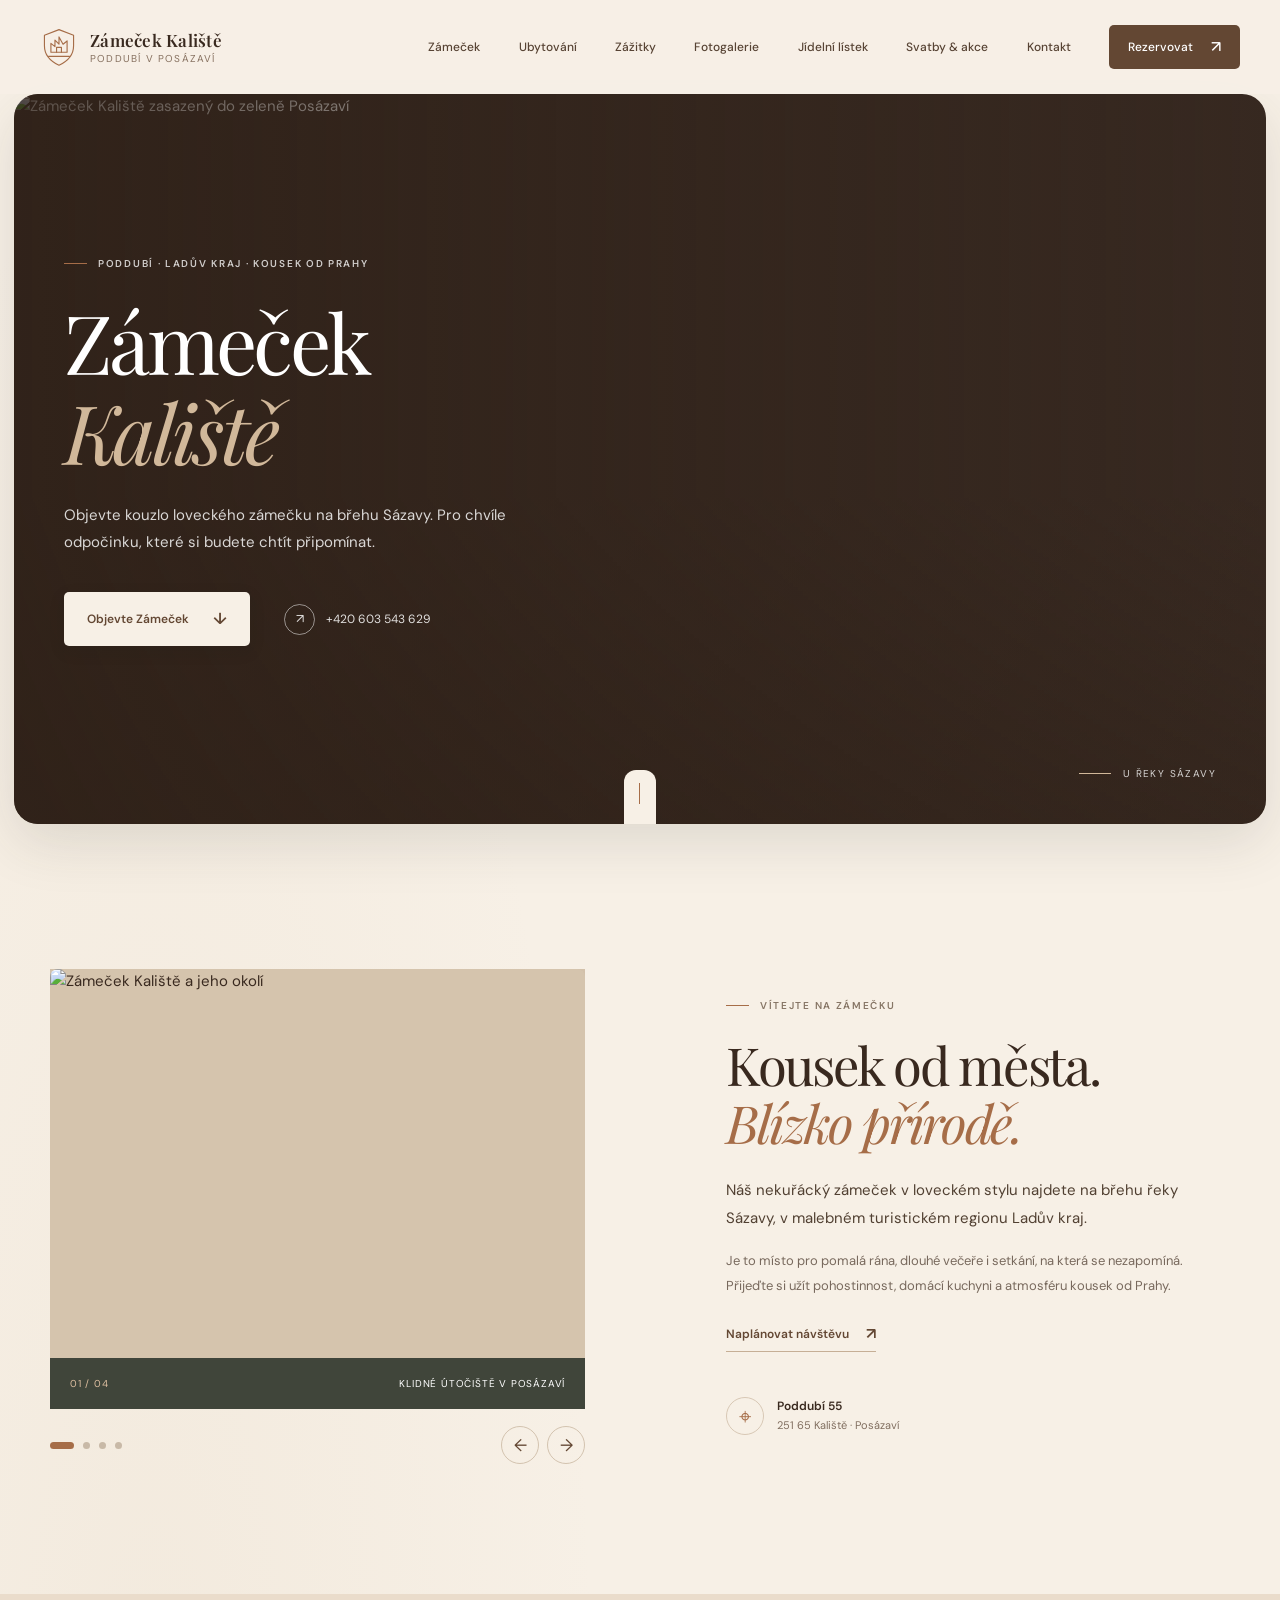
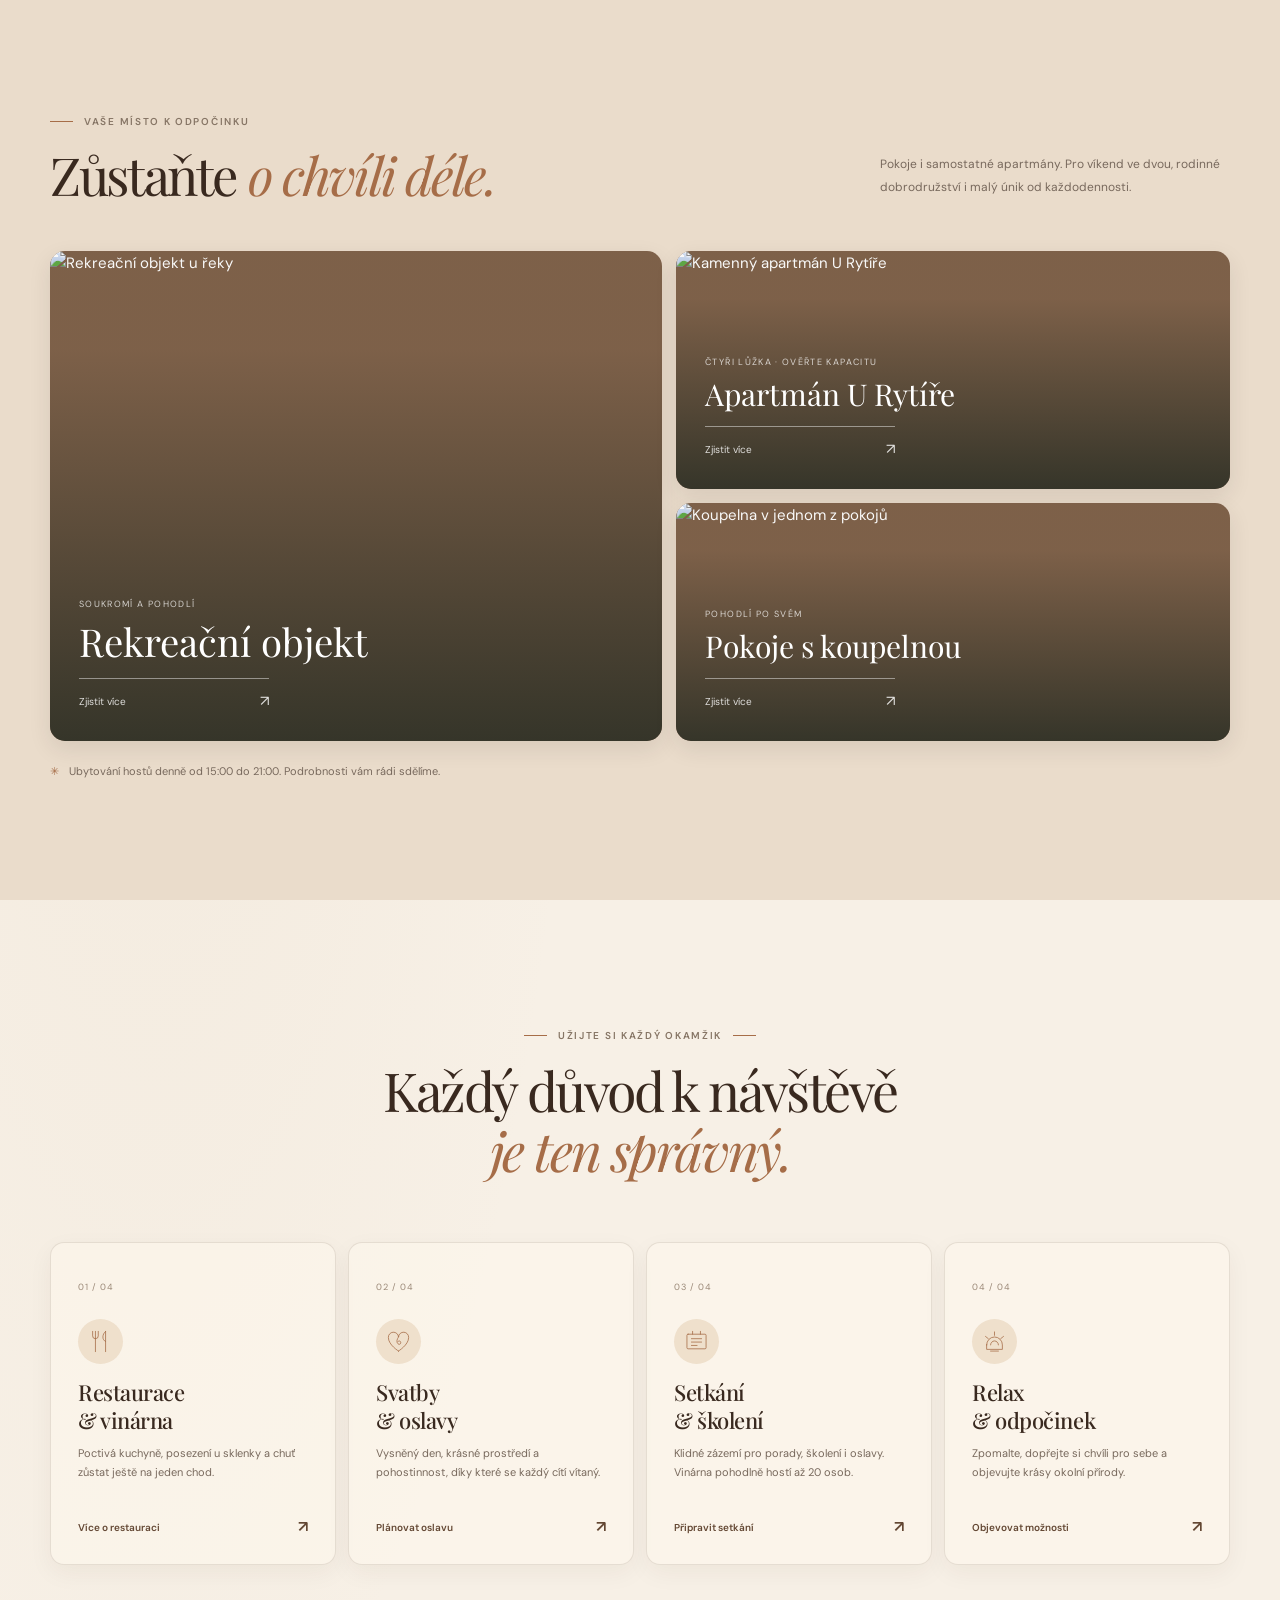
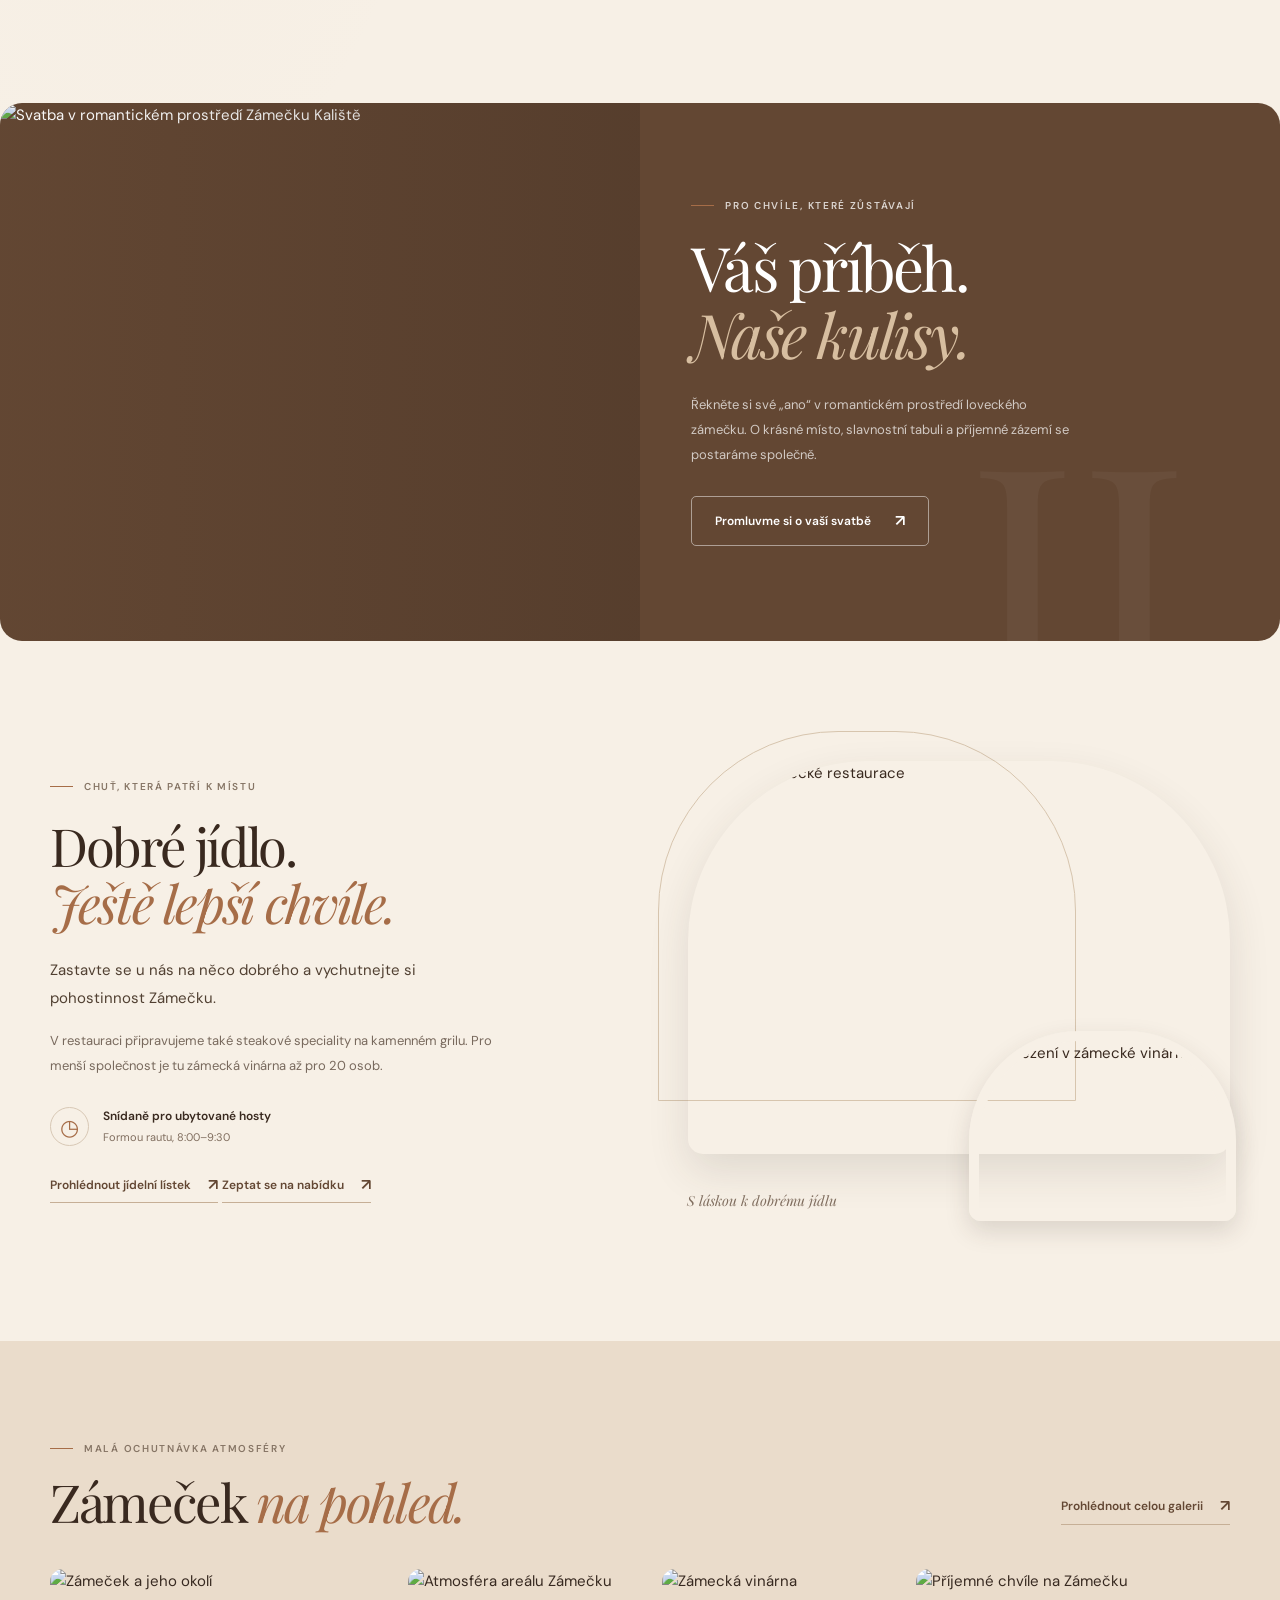
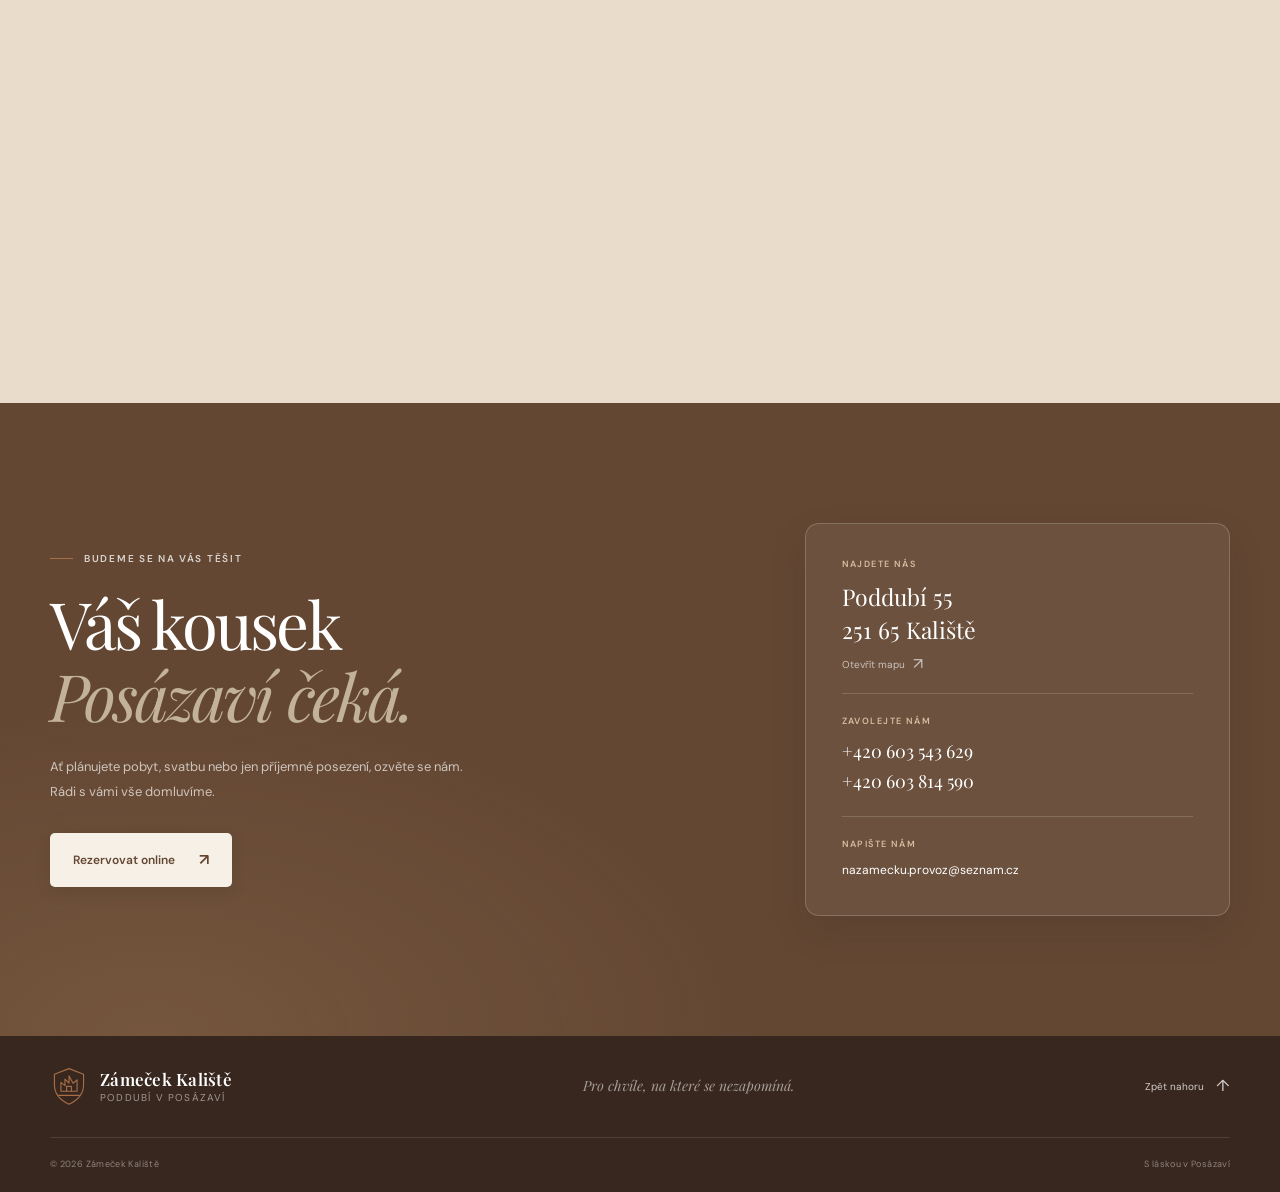
==== index.html @ d5923276 "first commit" ====
<!doctype html>
<html lang="cs">
  <head>
    <meta charset="UTF-8" />
    <meta name="viewport" content="width=device-width, initial-scale=1.0" />
    <meta
      name="description"
      content="Zámeček Kaliště v malebném Posázaví. Ubytování, zámecká restaurace, svatby a firemní i společenské akce kousek od Prahy."
    />
    <meta name="theme-color" content="#f7f0e6" />
    <title>Zámeček Kaliště — Odpočinek s příběhem v srdci Posázaví</title>
    <link rel="preconnect" href="https://061a38cc1e.clvaw-cdnwnd.com" />
    <link rel="preconnect" href="https://fonts.googleapis.com" />
    <link rel="preconnect" href="https://fonts.gstatic.com" crossorigin />
    <link
      href="https://fonts.googleapis.com/css2?family=DM+Sans:wght@400;500;600;700&family=Playfair+Display:wght@400;500;600;700&display=swap"
      rel="stylesheet"
    />
    <link rel="stylesheet" href="style.css" />
    <script src="script.js" defer></script>
  </head>
  <body>
    <a class="skip-link" href="#main">Přejít k obsahu</a>

    <header class="site-header" id="top">
      <div class="header-inner">
        <a class="brand" href="index.html#top" aria-label="Zámeček Kaliště — úvod">
          <span class="brand-mark" aria-hidden="true">
            <svg viewBox="0 0 42 48" fill="none">
              <path d="M21 2 39 9v13c0 11-7 19-18 24C10 41 3 33 3 22V9L21 2Z" />
              <path d="M11 30V19l5 4v-8l5 5v-9l5 9 5-4v14H11Z" />
              <path d="M18 30v-6h6v6M8 35h26" />
            </svg>
          </span>
          <span class="brand-copy">
            <span class="brand-name">Zámeček Kaliště</span>
            <span class="brand-place">Poddubí v Posázaví</span>
          </span>
        </a>

        <button class="menu-toggle" type="button" aria-expanded="false" aria-controls="primary-nav">
          <span class="menu-toggle-lines" aria-hidden="true"></span>
          <span class="sr-only">Otevřít navigaci</span>
        </button>

        <nav class="primary-nav" id="primary-nav" aria-label="Hlavní navigace">
          <a href="index.html#zamecek">Zámeček</a>
          <a href="accommodations.html">Ubytování</a>
          <a href="index.html#zazitky">Zážitky</a>
          <a href="photos.html">Fotogalerie</a>
          <a href="menu.html">Jídelní lístek</a>
          <a href="index.html#svatby">Svatby &amp; akce</a>
          <a href="index.html#kontakt">Kontakt</a>
          <a class="nav-cta" href="reservations.html">Rezervovat <span aria-hidden="true">↗</span></a>
        </nav>
      </div>
    </header>

    <main id="main">
      <section class="hero" aria-labelledby="hero-title">
        <img
          class="hero-image"
          src="https://061a38cc1e.clvaw-cdnwnd.com/6bcaeae67997544c7cf5f5587b1cbe32/200000000-4188a42862/exter_3.jpg"
          alt="Zámeček Kaliště zasazený do zeleně Posázaví"
          fetchpriority="high"
        />
        <div class="hero-shade"></div>
        <div class="hero-content page-width">
          <p class="eyebrow eyebrow-light"><span></span> Poddubí · Ladův kraj · kousek od Prahy</p>
          <h1 id="hero-title">Zámeček<br /> <em>Kaliště</em></h1>
          <p class="hero-intro">
            Objevte kouzlo loveckého zámečku na břehu Sázavy. Pro chvíle odpočinku,
            které si budete chtít připomínat.
          </p>
          <div class="hero-actions">
            <a class="button button-light" href="#zamecek">Objevte Zámeček <span aria-hidden="true">↓</span></a>
            <a class="hero-phone" href="tel:+420603543629"><span class="phone-icon" aria-hidden="true">↗</span> +420 603 543 629</a>
          </div>
        </div>
        <div class="hero-note"><span class="note-line"></span><span>U řeky Sázavy</span></div>
        <a class="scroll-cue" href="#zamecek" aria-label="Posunout na další sekci"><span></span></a>
      </section>

      <section class="welcome section-pad" id="zamecek">
        <div class="welcome-grid page-width">
          <div class="welcome-image-wrap">
            <div class="welcome-carousel" role="region" aria-roledescription="carousel" aria-label="Fotografie Zámečku Kaliště">
              <div class="welcome-slide" aria-live="polite">
                <img
                  class="welcome-image"
                  src="https://061a38cc1e.clvaw-cdnwnd.com/6bcaeae67997544c7cf5f5587b1cbe32/200000080-6a6cd6b686/Zámeček%20Kaliště11.jpg"
                  alt="Zámeček Kaliště a jeho okolí"
                  loading="lazy"
                />
                <div class="image-caption">
                  <span class="slide-count" aria-label="Snímek 1 ze 4">01 <span>/ 04</span></span>
                  <span class="slide-caption">Klidné útočiště v Posázaví</span>
                </div>
              </div>
              <div class="carousel-controls">
                <div class="carousel-dots" role="group" aria-label="Vybrat fotografii">
                  <button class="carousel-dot is-active" type="button" aria-label="Fotografie 1" aria-current="true"></button>
                  <button class="carousel-dot" type="button" aria-label="Fotografie 2"></button>
                  <button class="carousel-dot" type="button" aria-label="Fotografie 3"></button>
                  <button class="carousel-dot" type="button" aria-label="Fotografie 4"></button>
                </div>
                <div class="carousel-arrows">
                  <button class="carousel-arrow" type="button" data-carousel-direction="-1" aria-label="Předchozí fotografie"><span aria-hidden="true">←</span></button>
                  <button class="carousel-arrow" type="button" data-carousel-direction="1" aria-label="Další fotografie"><span aria-hidden="true">→</span></button>
                </div>
              </div>
            </div>
          </div>
          <div class="welcome-copy">
            <p class="eyebrow"><span></span> Vítejte na Zámečku</p>
            <h2 class="section-title">Kousek od města.<br /><em>Blízko přírodě.</em></h2>
            <p class="lead">
              Náš nekuřácký zámeček v loveckém stylu najdete na břehu řeky Sázavy,
              v malebném turistickém regionu Ladův kraj.
            </p>
            <p>
              Je to místo pro pomalá rána, dlouhé večeře i setkání, na která se
              nezapomíná. Přijeďte si užít pohostinnost, domácí kuchyni a atmosféru
              kousek od Prahy.
            </p>
            <a class="text-link" href="#kontakt">Naplánovat návštěvu <span aria-hidden="true">↗</span></a>
            <div class="welcome-details">
              <span class="detail-icon" aria-hidden="true">⌖</span>
              <span><strong>Poddubí 55</strong><br />251 65 Kaliště · Posázaví</span>
            </div>
          </div>
        </div>
      </section>

      <section class="stay section-pad" id="ubytovani">
        <div class="page-width">
          <div class="section-heading">
            <div>
              <p class="eyebrow"><span></span> Vaše místo k odpočinku</p>
              <h2 class="section-title">Zůstaňte <em>o chvíli déle.</em></h2>
            </div>
            <p class="section-aside">Pokoje i samostatné apartmány. Pro víkend ve dvou, rodinné dobrodružství i malý únik od každodennosti.</p>
          </div>
          <div class="stay-grid">
            <a class="stay-card stay-card-large" href="apartments.html?unit=rekreacni-objekt-u-reky">
              <img
                src="https://061a38cc1e.clvaw-cdnwnd.com/6bcaeae67997544c7cf5f5587b1cbe32/200012419-34fda34fdc/IMG_9747.jpg"
                alt="Rekreační objekt u řeky"
                loading="lazy"
              />
              <span class="stay-overlay"></span>
              <span class="stay-card-content"><span class="card-kicker">Soukromí a pohodlí</span><strong>Rekreační objekt</strong><span class="card-arrow">Zjistit více <b aria-hidden="true">↗</b></span></span>
            </a>
            <a class="stay-card stay-card-top" href="apartments.html?unit=kamenny-apartman-u-rytire">
              <img
                src="https://061a38cc1e.clvaw-cdnwnd.com/6bcaeae67997544c7cf5f5587b1cbe32/200012455-8e6ac8e6ae/IMG_1518.jpg"
                alt="Kamenný apartmán U Rytíře"
                loading="lazy"
              />
              <span class="stay-overlay"></span>
              <span class="stay-card-content"><span class="card-kicker">Čtyři lůžka · ověřte kapacitu</span><strong>Apartmán U Rytíře</strong><span class="card-arrow">Zjistit více <b aria-hidden="true">↗</b></span></span>
            </a>
            <a class="stay-card stay-card-bottom" href="accommodations.html">
              <img
                src="https://061a38cc1e.clvaw-cdnwnd.com/6bcaeae67997544c7cf5f5587b1cbe32/system_preview_200000014-37129380a5/koupelna_pokoj_2a.jpg"
                alt="Koupelna v jednom z pokojů"
                loading="lazy"
              />
              <span class="stay-overlay"></span>
              <span class="stay-card-content"><span class="card-kicker">Pohodlí po svém</span><strong>Pokoje s koupelnou</strong><span class="card-arrow">Zjistit více <b aria-hidden="true">↗</b></span></span>
            </a>
          </div>
          <p class="stay-footnote"><span aria-hidden="true">✳</span> Ubytování hostů denně od 15:00 do 21:00. Podrobnosti vám rádi sdělíme.</p>
        </div>
      </section>

      <section class="experiences section-pad" id="zazitky">
        <div class="page-width">
          <div class="center-heading">
            <p class="eyebrow"><span></span> Užijte si každý okamžik <span></span></p>
            <h2 class="section-title">Každý důvod k návštěvě<br /><em>je ten správný.</em></h2>
          </div>
          <div class="experience-grid">
            <article class="experience-card" id="restaurace">
              <span class="experience-number">01 / 04</span>
              <span class="experience-icon" aria-hidden="true">
                <svg viewBox="0 0 48 48" fill="none"><path d="M15 6v13M10 6v8a5 5 0 0 0 10 0V6M15 19v23M33 6v36M33 6c-6 5-7 15 0 18" /></svg>
              </span>
              <h3>Restaurace<br />&amp; vinárna</h3>
              <p>Poctivá kuchyně, posezení u sklenky a chuť zůstat ještě na jeden chod.</p>
              <a href="mailto:nazamecku.provoz@seznam.cz?subject=Restaurace%20na%20Z%C3%A1me%C4%8Dku" aria-label="Informace o restauraci a vinárně">Více o restauraci <span aria-hidden="true">↗</span></a>
            </article>
            <article class="experience-card" id="svatby">
              <span class="experience-number">02 / 04</span>
              <span class="experience-icon" aria-hidden="true">
                <svg viewBox="0 0 48 48" fill="none"><path d="M24 41S6 30 6 17a9 9 0 0 1 18-1 9 9 0 0 1 18 1c0 13-18 24-18 24Z" /><path d="M24 16c-3 4-4 9-1 12 2 2 5 1 5-2s-3-4-5-2" /></svg>
              </span>
              <h3>Svatby<br />&amp; oslavy</h3>
              <p>Vysněný den, krásné prostředí a pohostinnost, díky které se každý cítí vítaný.</p>
              <a href="mailto:nazamecku.provoz@seznam.cz?subject=Svatba%20na%20Z%C3%A1me%C4%8Dku" aria-label="Informace o svatbách a oslavách">Plánovat oslavu <span aria-hidden="true">↗</span></a>
            </article>
            <article class="experience-card" id="akce">
              <span class="experience-number">03 / 04</span>
              <span class="experience-icon" aria-hidden="true">
                <svg viewBox="0 0 48 48" fill="none"><rect x="7" y="11" width="34" height="26" rx="2" /><path d="M15 19h18M15 25h18M15 31h10M17 6v5M31 6v5" /></svg>
              </span>
              <h3>Setkání<br />&amp; školení</h3>
              <p>Klidné zázemí pro porady, školení i oslavy. Vinárna pohodlně hostí až 20 osob.</p>
              <a href="mailto:nazamecku.provoz@seznam.cz?subject=Firemn%C3%AD%20akce%20na%20Z%C3%A1me%C4%8Dku" aria-label="Informace o firemních akcích a školeních">Připravit setkání <span aria-hidden="true">↗</span></a>
            </article>
            <article class="experience-card">
              <span class="experience-number">04 / 04</span>
              <span class="experience-icon" aria-hidden="true">
                <svg viewBox="0 0 48 48" fill="none"><path d="M10 30a14 14 0 0 1 28 0v8H10v-8Z" /><path d="M17 30a7 7 0 0 1 14 0M24 7v6M8 15l5 4M40 15l-5 4M17 41h14" /></svg>
              </span>
              <h3>Relax<br />&amp; odpočinek</h3>
              <p>Zpomalte, dopřejte si chvíli pro sebe a objevujte krásy okolní přírody.</p>
              <a href="mailto:nazamecku.provoz@seznam.cz?subject=Relaxacni%20pobyt" aria-label="Informace o relaxačních pobytech">Objevovat možnosti <span aria-hidden="true">↗</span></a>
            </article>
          </div>
        </div>
      </section>

      <section class="wedding section-pad">
        <div class="wedding-image">
          <img
            src="https://061a38cc1e.clvaw-cdnwnd.com/6bcaeae67997544c7cf5f5587b1cbe32/200000360-525b9544f0/svatby%20z%C3%A1me%C4%8Dek%20kali%C5%A1t%C4%9B.jpg"
            alt="Svatba v romantickém prostředí Zámečku Kaliště"
            loading="lazy"
          />
        </div>
        <div class="wedding-copy">
          <p class="eyebrow eyebrow-light"><span></span> Pro chvíle, které zůstávají</p>
          <h2 class="section-title">Váš příběh.<br /><em>Naše kulisy.</em></h2>
          <p>Řekněte si své „ano“ v romantickém prostředí loveckého zámečku. O krásné místo, slavnostní tabuli a příjemné zázemí se postaráme společně.</p>
          <a class="button button-outline-light" href="mailto:nazamecku.provoz@seznam.cz?subject=Svatba%20na%20Z%C3%A1me%C4%8Dku">Promluvme si o vaší svatbě <span aria-hidden="true">↗</span></a>
        </div>
        <span class="wedding-number" aria-hidden="true">II</span>
      </section>

      <section class="dining section-pad">
        <div class="dining-grid page-width">
          <div class="dining-copy">
            <p class="eyebrow"><span></span> Chuť, která patří k místu</p>
            <h2 class="section-title">Dobré jídlo.<br /><em>Ještě lepší chvíle.</em></h2>
            <p class="lead">Zastavte se u nás na něco dobrého a vychutnejte si pohostinnost Zámečku.</p>
            <p>V restauraci připravujeme také steakové speciality na kamenném grilu. Pro menší společnost je tu zámecká vinárna až pro 20 osob.</p>
            <div class="dining-time"><span class="time-icon" aria-hidden="true">◷</span><span><strong>Snídaně pro ubytované hosty</strong><br />Formou rautu, 8:00–9:30</span></div>
            <a class="text-link" href="menu.html">Prohlédnout jídelní lístek <span aria-hidden="true">↗</span></a>
            <a class="text-link" href="mailto:nazamecku.provoz@seznam.cz?subject=Dotaz%20na%20restauraci">Zeptat se na nabídku <span aria-hidden="true">↗</span></a>
          </div>
          <div class="dining-photos">
            <img class="dining-main-photo" src="https://061a38cc1e.clvaw-cdnwnd.com/6bcaeae67997544c7cf5f5587b1cbe32/200000003-1a87f1b861/restaurace%20z%C3%A1me%C4%8Dek.jpg" alt="Interiér zámecké restaurace" loading="lazy" />
            <img class="dining-small-photo" src="https://061a38cc1e.clvaw-cdnwnd.com/6bcaeae67997544c7cf5f5587b1cbe32/200000357-bd7fbbe7a0/vinarna_4.jpg" alt="Posezení v zámecké vinárně" loading="lazy" />
            <span class="dining-photo-note">S láskou k dobrému jídlu</span>
          </div>
        </div>
      </section>

      <section class="gallery section-pad" aria-labelledby="gallery-title">
        <div class="page-width">
          <div class="section-heading gallery-heading">
            <div>
              <p class="eyebrow"><span></span> Malá ochutnávka atmosféry</p>
              <h2 class="section-title" id="gallery-title">Zámeček <em>na pohled.</em></h2>
            </div>
            <a class="text-link" href="photos.html">Prohlédnout celou galerii <span aria-hidden="true">↗</span></a>
          </div>
          <div class="gallery-grid">
            <img src="https://061a38cc1e.clvaw-cdnwnd.com/6bcaeae67997544c7cf5f5587b1cbe32/200012469-0115201154/IMG_1896.jpg" alt="Zámeček a jeho okolí" loading="lazy" />
            <img src="https://061a38cc1e.clvaw-cdnwnd.com/6bcaeae67997544c7cf5f5587b1cbe32/200012419-34fda34fdc/IMG_9747.jpg" alt="Atmosféra areálu Zámečku" loading="lazy" />
            <img src="https://061a38cc1e.clvaw-cdnwnd.com/6bcaeae67997544c7cf5f5587b1cbe32/200012625-2a4022a404/vinarna2.jpg" alt="Zámecká vinárna" loading="lazy" />
            <img src="https://061a38cc1e.clvaw-cdnwnd.com/6bcaeae67997544c7cf5f5587b1cbe32/200012478-c2936c2938/IMG_4668.jpg" alt="Příjemné chvíle na Zámečku" loading="lazy" />
          </div>
        </div>
      </section>

      <section class="contact section-pad" id="kontakt">
        <div class="contact-grid page-width">
          <div class="contact-copy">
            <p class="eyebrow eyebrow-light"><span></span> Budeme se na vás těšit</p>
            <h2 class="section-title">Váš kousek<br /><em>Posázaví čeká.</em></h2>
            <p>Ať plánujete pobyt, svatbu nebo jen příjemné posezení, ozvěte se nám. Rádi s vámi vše domluvíme.</p>
            <a class="button button-light" href="reservations.html">Rezervovat online <span aria-hidden="true">↗</span></a>
          </div>
          <div class="contact-card">
            <span class="contact-card-label">Najdete nás</span>
            <address>Poddubí 55<br />251 65 Kaliště</address>
            <a class="contact-map" href="https://maps.google.com/?q=Poddub%C3%AD+55%2C+251+65+Kali%C5%A1t%C4%9B" target="_blank" rel="noreferrer">Otevřít mapu <span aria-hidden="true">↗</span></a>
            <span class="contact-rule"></span>
            <span class="contact-card-label">Zavolejte nám</span>
            <a class="contact-phone" href="tel:+420603543629">+420 603 543 629</a>
            <a class="contact-phone" href="tel:+420603814590">+420 603 814 590</a>
            <span class="contact-rule"></span>
            <span class="contact-card-label">Napište nám</span>
            <a class="contact-email" href="mailto:nazamecku.provoz@seznam.cz">nazamecku.provoz@seznam.cz</a>
          </div>
        </div>
      </section>
    </main>

    <footer class="site-footer">
      <div class="footer-inner page-width">
        <a class="brand footer-brand" href="index.html#top" aria-label="Zámeček Kaliště — zpět nahoru">
          <span class="brand-mark" aria-hidden="true">
            <svg viewBox="0 0 42 48" fill="none"><path d="M21 2 39 9v13c0 11-7 19-18 24C10 41 3 33 3 22V9L21 2Z" /><path d="M11 30V19l5 4v-8l5 5v-9l5 9 5-4v14H11Z" /><path d="M18 30v-6h6v6M8 35h26" /></svg>
          </span>
          <span class="brand-copy"><span class="brand-name">Zámeček Kaliště</span><span class="brand-place">Poddubí v Posázaví</span></span>
        </a>
        <p>Pro chvíle, na které se nezapomíná.</p>
        <a class="back-top" href="#top">Zpět nahoru <span aria-hidden="true">↑</span></a>
      </div>
      <div class="footer-bottom page-width"><span>© <span data-current-year></span> Zámeček Kaliště</span><span>S láskou v Posázaví</span></div>
    </footer>
  </body>
</html>
---- style.css ----
:root {
  color-scheme: light;
  --paper: #f7f0e6;
  --paper-deep: #eadccb;
  --ink: #39291f;
  --muted: #86705f;
  --forest: #634733;
  --forest-deep: #38271e;
  --sage: #d1b89a;
  --clay: #a66d48;
  --line: rgba(74, 49, 32, 0.16);
  --serif: "Playfair Display", Georgia, serif;
  --sans: "DM Sans", Arial, sans-serif;
  --page-width: 1180px;
}

* {
  box-sizing: border-box;
}

html {
  scroll-behavior: smooth;
  scroll-padding-top: 92px;
}

body {
  margin: 0;
  background: var(--paper);
  color: var(--ink);
  font-family: var(--sans);
  font-size: 15px;
  line-height: 1.7;
  -webkit-font-smoothing: antialiased;
}

body,
button,
a {
  font-family: var(--sans);
}

img {
  display: block;
  max-width: 100%;
}

a {
  color: inherit;
  text-decoration: none;
}

button {
  color: inherit;
}

::selection {
  background: #ddc5a9;
  color: var(--forest-deep);
}

.page-width {
  width: min(var(--page-width), calc(100% - 100px));
  margin-inline: auto;
}

.section-pad {
  padding-block: 120px;
}

.skip-link,
.sr-only {
  position: absolute;
  width: 1px;
  height: 1px;
  padding: 0;
  overflow: hidden;
  clip: rect(0, 0, 0, 0);
  white-space: nowrap;
  clip-path: inset(50%);
}

.skip-link:focus {
  z-index: 20;
  top: 12px;
  left: 12px;
  width: auto;
  height: auto;
  padding: 10px 16px;
  background: white;
  clip: auto;
  clip-path: none;
}

.site-header {
  position: relative;
  z-index: 10;
  background: var(--paper);
}

.header-inner {
  width: min(1380px, calc(100% - 80px));
  height: 94px;
  margin-inline: auto;
  display: flex;
  align-items: center;
  justify-content: space-between;
  gap: 40px;
}

.brand {
  display: inline-flex;
  align-items: center;
  gap: 12px;
  flex-shrink: 0;
}

.brand-mark {
  display: grid;
  width: 38px;
  color: var(--clay);
  place-items: center;
}

.brand-mark svg {
  width: 34px;
  stroke: currentColor;
  stroke-width: 1.4;
  stroke-linecap: round;
  stroke-linejoin: round;
}

.brand-copy {
  display: grid;
  line-height: 1.35;
}

.brand-name {
  font-family: var(--serif);
  font-size: 17px;
  font-weight: 600;
  letter-spacing: 0.015em;
}

.brand-place {
  color: var(--muted);
  font-size: 10px;
  letter-spacing: 0.12em;
  text-transform: uppercase;
}

.primary-nav {
  display: flex;
  align-items: center;
  gap: clamp(20px, 3vw, 42px);
  color: #574334;
  font-size: 12px;
  font-weight: 500;
}

.primary-nav > a:not(.nav-cta) {
  position: relative;
  padding-block: 10px;
  transition: color 180ms ease;
}

.primary-nav > a:not(.nav-cta)::after {
  position: absolute;
  right: 0;
  bottom: 3px;
  left: 0;
  height: 1px;
  background: var(--clay);
  content: "";
  transform: scaleX(0);
  transform-origin: right;
  transition: transform 220ms ease;
}

.primary-nav > a:not(.nav-cta):hover {
  color: var(--clay);
}

.primary-nav > a:not(.nav-cta):hover::after {
  transform: scaleX(1);
  transform-origin: left;
}

.nav-cta {
  display: inline-flex;
  min-height: 44px;
  align-items: center;
  gap: 18px;
  padding: 0 19px;
  background: var(--forest);
  color: white;
  transition: background 180ms ease;
}

.nav-cta:hover {
  background: var(--clay);
}

.nav-cta span,
.text-link span,
.button span,
.contact-map span,
.experience-card a span,
.back-top span {
  font-size: 16px;
  line-height: 1;
}

.menu-toggle {
  display: none;
}

.hero {
  position: relative;
  min-height: min(730px, calc(100svh - 94px));
  min-height: max(620px, min(730px, calc(100svh - 94px)));
  overflow: hidden;
  background: #382a22;
  color: white;
}

.hero-image,
.hero-shade {
  position: absolute;
  inset: 0;
  width: 100%;
  height: 100%;
}

.hero-image {
  object-fit: cover;
  object-position: center 53%;
  animation: hero-appear 900ms ease-out both;
}

.hero-shade {
  background:
    linear-gradient(90deg, rgba(47, 33, 24, 0.8) 0%, rgba(47, 33, 24, 0.54) 42%, rgba(47, 33, 24, 0.1) 100%),
    linear-gradient(0deg, rgba(47, 33, 24, 0.25), transparent 35%);
}

.hero-content {
  position: relative;
  z-index: 1;
  display: flex;
  min-height: inherit;
  flex-direction: column;
  align-items: flex-start;
  justify-content: center;
  padding-top: 4px;
  padding-bottom: 20px;
}

.eyebrow {
  display: flex;
  align-items: center;
  gap: 11px;
  margin: 0 0 25px;
  color: #867565;
  font-size: 10px;
  font-weight: 600;
  letter-spacing: 0.17em;
  line-height: 1.5;
  text-transform: uppercase;
}

.eyebrow > span {
  width: 23px;
  height: 1px;
  background: var(--clay);
}

.eyebrow-light {
  color: rgba(255, 255, 255, 0.77);
}

.hero h1,
.section-title {
  margin: 0;
  font-family: var(--serif);
  font-size: clamp(46px, 6.4vw, 82px);
  font-weight: 400;
  letter-spacing: -0.045em;
  line-height: 1.1;
}

.hero h1 em,
.section-title em {
  color: var(--sage);
  font-weight: 400;
}

.hero-intro {
  max-width: 460px;
  margin: 26px 0 0;
  color: rgba(255, 255, 255, 0.82);
  font-size: 15px;
  line-height: 1.8;
}

.hero-actions {
  display: flex;
  align-items: center;
  gap: 34px;
  margin-top: 36px;
}

.button {
  display: inline-flex;
  min-height: 54px;
  align-items: center;
  justify-content: center;
  gap: 24px;
  padding: 0 23px;
  font-size: 12px;
  font-weight: 600;
  transition: background 180ms ease, color 180ms ease, border-color 180ms ease;
}

.button-light {
  background: var(--paper);
  color: var(--forest);
}

.button-light:hover {
  background: var(--sage);
}

.hero-phone {
  display: inline-flex;
  align-items: center;
  gap: 11px;
  color: rgba(255, 255, 255, 0.85);
  font-size: 12px;
}

.phone-icon {
  display: grid;
  width: 31px;
  height: 31px;
  border: 1px solid rgba(255, 255, 255, 0.5);
  border-radius: 50%;
  font-size: 13px;
  place-items: center;
}

.hero-note {
  position: absolute;
  z-index: 1;
  right: max(50px, calc((100% - var(--page-width)) / 2));
  bottom: 48px;
  display: flex;
  align-items: center;
  gap: 12px;
  color: rgba(255, 255, 255, 0.8);
  font-size: 10px;
  letter-spacing: 0.14em;
  text-transform: uppercase;
}

.note-line {
  width: 32px;
  height: 1px;
  background: var(--sage);
}

.scroll-cue {
  position: absolute;
  bottom: -1px;
  left: 50%;
  width: 32px;
  height: 55px;
  background: var(--paper);
  transform: translateX(-50%);
}

.scroll-cue span {
  position: absolute;
  top: 13px;
  left: 15px;
  width: 1px;
  height: 21px;
  background: var(--clay);
}

.welcome {
  padding-block: 145px 130px;
}

.welcome-grid {
  display: grid;
  grid-template-columns: 1.03fr 0.97fr;
  align-items: center;
  gap: clamp(70px, 11vw, 145px);
}

.welcome-image-wrap {
  position: relative;
  padding: 0 26px 32px 0;
}

.welcome-image-wrap::after {
  position: absolute;
  z-index: -1;
  right: 0;
  bottom: 0;
  width: 72%;
  height: 77%;
  border: 1px solid #d2bda4;
  content: "";
}

.welcome-image {
  width: 100%;
  height: 460px;
  object-fit: cover;
  object-position: center;
}

.image-caption {
  position: absolute;
  right: 26px;
  bottom: 32px;
  left: 0;
  display: flex;
  align-items: center;
  justify-content: space-between;
  padding: 17px 20px;
  background: rgba(56, 39, 30, 0.87);
  color: white;
  font-size: 10px;
  letter-spacing: 0.08em;
  text-transform: uppercase;
}

.image-caption span:first-child {
  color: #ddbea0;
}

.image-stamp {
  position: absolute;
  top: 28px;
  right: -28px;
  display: grid;
  width: 93px;
  height: 93px;
  border-radius: 50%;
  background: var(--clay);
  color: white;
  font-family: var(--serif);
  font-size: 14px;
  line-height: 1.18;
  text-align: center;
  transform: rotate(8deg);
  place-content: center;
}

.welcome-copy .eyebrow,
.dining-copy .eyebrow {
  margin-bottom: 23px;
}

.welcome-copy .section-title,
.dining-copy .section-title,
.section-heading .section-title {
  color: var(--ink);
  font-size: clamp(39px, 4.1vw, 55px);
}

.welcome-copy .section-title em,
.dining-copy .section-title em,
.section-heading .section-title em,
.center-heading .section-title em {
  color: var(--clay);
}

.welcome-copy p:not(.eyebrow),
.dining-copy > p:not(.eyebrow) {
  max-width: 500px;
  color: #78695d;
  font-size: 13px;
  line-height: 1.95;
}

.welcome-copy .lead,
.dining-copy .lead {
  margin-top: 26px;
  color: #514032 !important;
  font-size: 15px !important;
  line-height: 1.85 !important;
}

.text-link {
  display: inline-flex;
  align-items: center;
  gap: 17px;
  border-bottom: 1px solid #c6af96;
  padding-bottom: 7px;
  color: var(--forest);
  font-size: 12px;
  font-weight: 600;
  transition: color 180ms ease, border-color 180ms ease;
}

.text-link:hover {
  border-color: var(--clay);
  color: var(--clay);
}

.welcome-copy > .text-link {
  margin-top: 12px;
}

.welcome-details {
  display: flex;
  align-items: center;
  gap: 13px;
  margin-top: 44px;
  color: #806e5f;
  font-size: 11px;
  line-height: 1.7;
}

.detail-icon {
  display: grid;
  width: 38px;
  height: 38px;
  border: 1px solid #d8c8b5;
  border-radius: 50%;
  color: var(--clay);
  font-size: 22px;
  place-items: center;
}

.welcome-details strong {
  color: var(--ink);
  font-size: 12px;
  font-weight: 600;
}

.stay {
  background: var(--paper-deep);
}

.section-heading {
  display: flex;
  align-items: flex-end;
  justify-content: space-between;
  gap: 50px;
  margin-bottom: 47px;
}

.section-heading .eyebrow {
  margin-bottom: 17px;
}

.section-aside {
  max-width: 350px;
  margin: 0 0 5px;
  color: #76796f;
  font-size: 12px;
  line-height: 1.9;
}

.stay-grid {
  display: grid;
  height: 490px;
  grid-template-columns: 1.05fr 0.95fr;
  grid-template-rows: 1fr 1fr;
  gap: 16px;
}

.stay-card {
  position: relative;
  overflow: hidden;
  background: #80624a;
  color: white;
}

.stay-card-large {
  grid-row: span 2;
}

.stay-card > img {
  width: 100%;
  height: 100%;
  object-fit: cover;
  transition: transform 600ms cubic-bezier(0.2, 0.7, 0.2, 1);
}

.stay-card:hover > img {
  transform: scale(1.045);
}

.stay-overlay {
  position: absolute;
  inset: 0;
  background: linear-gradient(0deg, rgba(48, 33, 23, 0.82) 0%, rgba(48, 33, 23, 0.08) 73%);
}

.stay-card-content {
  position: absolute;
  right: 27px;
  bottom: 26px;
  left: 29px;
  display: grid;
  gap: 5px;
}

.card-kicker {
  color: rgba(255, 255, 255, 0.75);
  font-size: 9px;
  letter-spacing: 0.15em;
  text-transform: uppercase;
}

.stay-card-content > strong {
  font-family: var(--serif);
  font-size: clamp(21px, 2.4vw, 30px);
  font-weight: 400;
  line-height: 1.25;
}

.stay-card-large .stay-card-content > strong {
  font-size: clamp(28px, 3vw, 39px);
}

.card-arrow {
  display: flex;
  align-items: center;
  justify-content: space-between;
  max-width: 190px;
  margin-top: 8px;
  border-top: 1px solid rgba(255, 255, 255, 0.45);
  padding-top: 10px;
  color: rgba(255, 255, 255, 0.84);
  font-size: 10px;
}

.card-arrow b {
  font-size: 15px;
  font-weight: 400;
}

.stay-footnote {
  margin: 21px 0 0;
  color: #6c7167;
  font-size: 11px;
}

.stay-footnote span {
  margin-right: 7px;
  color: var(--clay);
}

.experiences {
  padding-block: 128px 138px;
}

.center-heading {
  margin-bottom: 63px;
  text-align: center;
}

.center-heading .eyebrow {
  justify-content: center;
  margin-bottom: 17px;
}

.center-heading .section-title {
  font-size: clamp(39px, 4.2vw, 55px);
}

.experience-grid {
  display: grid;
  grid-template-columns: repeat(4, 1fr);
  border-top: 1px solid var(--line);
  border-bottom: 1px solid var(--line);
}

.experience-card {
  position: relative;
  min-height: 277px;
  padding: 30px 27px 28px;
}

.experience-card + .experience-card {
  border-left: 1px solid var(--line);
}

.experience-number {
  color: #9a8877;
  font-size: 9px;
  letter-spacing: 0.12em;
}

.experience-icon {
  display: block;
  width: 36px;
  height: 36px;
  margin-top: 21px;
  color: var(--clay);
}

.experience-icon svg {
  width: 100%;
  height: 100%;
  stroke: currentColor;
  stroke-width: 1.4;
  stroke-linecap: round;
  stroke-linejoin: round;
}

.experience-card h3 {
  margin: 15px 0 9px;
  font-family: var(--serif);
  font-size: 22px;
  font-weight: 500;
  letter-spacing: -0.02em;
  line-height: 1.26;
}

.experience-card p {
  min-height: 58px;
  margin: 0 0 17px;
  color: #796b5e;
  font-size: 11px;
  line-height: 1.8;
}

.experience-card a {
  display: flex;
  align-items: center;
  justify-content: space-between;
  gap: 8px;
  color: var(--forest);
  font-size: 10px;
  font-weight: 600;
  transition: color 180ms ease;
}

.experience-card a:hover {
  color: var(--clay);
}

.wedding {
  position: relative;
  display: grid;
  min-height: 530px;
  grid-template-columns: 1fr 1fr;
  align-items: center;
  overflow: hidden;
  padding: 0;
  background: var(--forest);
  color: white;
}

.wedding-image {
  position: absolute;
  inset: 0 50% 0 0;
  overflow: hidden;
}

.wedding-image::after {
  position: absolute;
  inset: 0;
  background: linear-gradient(90deg, rgba(52, 37, 28, 0.02), rgba(52, 37, 28, 0.27));
  content: "";
}

.wedding-image img {
  width: 100%;
  height: 100%;
  object-fit: cover;
}

.wedding-copy {
  position: relative;
  z-index: 1;
  grid-column: 2;
  max-width: 490px;
  padding: 95px 40px 95px 8%;
}

.wedding-copy .eyebrow {
  margin-bottom: 20px;
}

.wedding-copy .section-title {
  font-size: clamp(42px, 4.8vw, 62px);
}

.wedding-copy .section-title em {
  color: #d7bea0;
}

.wedding-copy > p:not(.eyebrow) {
  max-width: 390px;
  margin: 24px 0 28px;
  color: rgba(255, 255, 255, 0.71);
  font-size: 13px;
  line-height: 1.95;
}

.button-outline-light {
  min-height: 50px;
  border: 1px solid rgba(255, 255, 255, 0.48);
  color: white;
}

.button-outline-light:hover {
  border-color: var(--paper);
  background: var(--paper);
  color: var(--forest);
}

.wedding-number {
  position: absolute;
  right: 7%;
  bottom: -92px;
  color: rgba(255, 255, 255, 0.04);
  font-family: var(--serif);
  font-size: 330px;
  line-height: 1;
  pointer-events: none;
}

.dining {
  overflow: hidden;
}

.dining-grid {
  display: grid;
  grid-template-columns: 0.87fr 1.13fr;
  align-items: center;
  gap: clamp(60px, 10vw, 130px);
}

.dining-copy .lead {
  margin-top: 25px;
}

.dining-time {
  display: flex;
  align-items: center;
  gap: 14px;
  margin: 28px 0 24px;
  color: #806e5f;
  font-size: 11px;
  line-height: 1.8;
}

.dining-time strong {
  color: var(--ink);
  font-size: 12px;
  font-weight: 600;
}

.time-icon {
  display: grid;
  width: 39px;
  height: 39px;
  border: 1px solid #d8c8b5;
  border-radius: 50%;
  color: var(--clay);
  font-size: 22px;
  place-items: center;
}

.dining-photos {
  position: relative;
  min-height: 460px;
  padding: 0 0 37px 52px;
}

.dining-photos::before {
  position: absolute;
  z-index: -1;
  top: -30px;
  left: 22px;
  width: 70%;
  height: 80%;
  border: 1px solid #d7c5ae;
  content: "";
}

.dining-main-photo {
  width: 100%;
  height: 393px;
  object-fit: cover;
}

.dining-small-photo {
  position: absolute;
  right: -6px;
  bottom: 0;
  width: 45%;
  height: 190px;
  border: 10px solid var(--paper);
  object-fit: cover;
}

.dining-photo-note {
  position: absolute;
  bottom: 8px;
  left: 51px;
  color: #806e5f;
  font-family: var(--serif);
  font-size: 14px;
  font-style: italic;
}

.gallery {
  padding-block: 100px 124px;
  background: var(--paper-deep);
}

.gallery-heading {
  margin-bottom: 38px;
}

.gallery-heading > .text-link {
  margin-bottom: 6px;
}

.gallery-grid {
  display: grid;
  height: 310px;
  grid-template-columns: 1.15fr 0.8fr 0.8fr 1.05fr;
  gap: 12px;
}

.gallery-grid img {
  width: 100%;
  height: 100%;
  object-fit: cover;
  transition: filter 220ms ease;
}

.gallery-grid img:hover {
  filter: brightness(0.88);
}

.contact {
  position: relative;
  overflow: hidden;
  background:
    radial-gradient(ellipse at 13% 100%, rgba(177, 137, 99, 0.17), transparent 35%),
    var(--forest);
  color: white;
}

.contact-grid {
  display: grid;
  grid-template-columns: 1fr 0.65fr;
  align-items: center;
  gap: 100px;
}

.contact-copy .eyebrow {
  margin-bottom: 21px;
}

.contact-copy .section-title {
  font-size: clamp(43px, 5.1vw, 67px);
}

.contact-copy .section-title em {
  color: #c2b29a;
}

.contact-copy > p:not(.eyebrow) {
  max-width: 430px;
  margin: 24px 0 29px;
  color: rgba(255, 255, 255, 0.68);
  font-size: 13px;
  line-height: 1.9;
}

.contact-card {
  display: flex;
  flex-direction: column;
  align-items: flex-start;
  padding: 33px 36px 34px;
  border: 1px solid rgba(255, 255, 255, 0.19);
  background: rgba(255, 255, 255, 0.035);
}

.contact-card-label {
  margin-bottom: 8px;
  color: #d8bda0;
  font-size: 9px;
  font-weight: 600;
  letter-spacing: 0.16em;
  text-transform: uppercase;
}

.contact-card address {
  font-family: var(--serif);
  font-size: 23px;
  font-style: normal;
  line-height: 1.45;
}

.contact-map {
  display: inline-flex;
  align-items: center;
  gap: 8px;
  margin-top: 9px;
  color: rgba(255, 255, 255, 0.65);
  font-size: 10px;
}

.contact-map:hover,
.contact-phone:hover,
.contact-email:hover {
  color: #e8c9a9;
}

.contact-rule {
  width: 100%;
  height: 1px;
  margin: 20px 0;
  background: rgba(255, 255, 255, 0.16);
}

.contact-phone {
  color: white;
  font-family: var(--serif);
  font-size: 18px;
  line-height: 1.65;
}

.contact-email {
  color: white;
  font-size: 12px;
}

.site-footer {
  background: var(--forest-deep);
  color: white;
}

.footer-inner {
  display: flex;
  min-height: 102px;
  align-items: center;
  justify-content: space-between;
  gap: 30px;
  border-bottom: 1px solid rgba(255, 255, 255, 0.13);
}

.footer-brand .brand-place {
  color: rgba(255, 255, 255, 0.52);
}

.footer-inner > p {
  color: rgba(255, 255, 255, 0.55);
  font-family: var(--serif);
  font-size: 14px;
  font-style: italic;
}

.back-top {
  display: inline-flex;
  align-items: center;
  gap: 12px;
  color: rgba(255, 255, 255, 0.77);
  font-size: 10px;
}

.back-top:hover {
  color: white;
}

.footer-bottom {
  display: flex;
  min-height: 54px;
  align-items: center;
  justify-content: space-between;
  color: rgba(255, 255, 255, 0.43);
  font-size: 9px;
  letter-spacing: 0.04em;
}

@keyframes hero-appear {
  from {
    opacity: 0.7;
    transform: scale(1.025);
  }
  to {
    opacity: 1;
    transform: scale(1);
  }
}

@media (min-width: 1500px) {
  .hero {
    min-height: 760px;
  }
}

@media (max-width: 1000px) {
  .page-width {
    width: min(var(--page-width), calc(100% - 64px));
  }

  .header-inner {
    width: calc(100% - 56px);
    gap: 24px;
  }

  .primary-nav {
    gap: 18px;
    font-size: 11px;
  }

  .primary-nav > a:nth-child(6) {
    display: none;
  }

  .welcome-grid {
    gap: 65px;
  }

  .stay-grid {
    height: 430px;
  }

  .experience-card {
    padding-inline: 19px;
  }

  .experience-card h3 {
    font-size: 20px;
  }

  .contact-grid {
    gap: 65px;
  }
}

@media (max-width: 760px) {
  html {
    scroll-padding-top: 72px;
  }

  .section-pad {
    padding-block: 83px;
  }

  .page-width {
    width: calc(100% - 44px);
  }

  .header-inner {
    width: calc(100% - 40px);
    height: 74px;
  }

  .brand-mark {
    width: 31px;
  }

  .brand-mark svg {
    width: 30px;
  }

  .brand-name {
    font-size: 15px;
  }

  .brand-place {
    font-size: 9px;
  }

  .menu-toggle {
    position: relative;
    z-index: 2;
    display: grid;
    width: 42px;
    height: 42px;
    padding: 0;
    border: 1px solid var(--line);
    background: transparent;
    cursor: pointer;
    place-items: center;
  }

  .menu-toggle-lines,
  .menu-toggle-lines::before,
  .menu-toggle-lines::after {
    display: block;
    width: 17px;
    height: 1px;
    background: var(--forest);
    transition: transform 180ms ease;
  }

  .menu-toggle-lines {
    position: relative;
  }

  .menu-toggle-lines::before,
  .menu-toggle-lines::after {
    position: absolute;
    left: 0;
    content: "";
  }

  .menu-toggle-lines::before {
    top: -5px;
  }

  .menu-toggle-lines::after {
    top: 5px;
  }

  .menu-toggle[aria-expanded="true"] .menu-toggle-lines {
    background: transparent;
  }

  .menu-toggle[aria-expanded="true"] .menu-toggle-lines::before {
    top: 0;
    transform: rotate(45deg);
  }

  .menu-toggle[aria-expanded="true"] .menu-toggle-lines::after {
    top: 0;
    transform: rotate(-45deg);
  }

  .primary-nav {
    position: absolute;
    top: 74px;
    right: 0;
    left: 0;
    display: none;
    align-items: stretch;
    gap: 0;
    padding: 10px 22px 23px;
    border-top: 1px solid var(--line);
    background: var(--paper);
    box-shadow: 0 14px 22px rgba(28, 38, 30, 0.1);
    font-size: 13px;
  }

  .primary-nav.is-open {
    display: flex;
    flex-direction: column;
  }

  .primary-nav > a:not(.nav-cta) {
    padding: 12px 0;
    border-bottom: 1px solid var(--line);
  }

  .primary-nav > a:not(.nav-cta)::after,
  .primary-nav > a:nth-child(6) {
    display: none;
  }

  .nav-cta {
    min-height: 47px;
    justify-content: space-between;
    margin-top: 15px;
    padding-inline: 16px;
  }

  .hero {
    min-height: min(710px, calc(100svh - 74px));
    min-height: max(580px, min(710px, calc(100svh - 74px)));
  }

  .hero-image {
    object-position: 58% center;
  }

  .hero-shade {
    background:
      linear-gradient(90deg, rgba(22, 34, 27, 0.72), rgba(22, 34, 27, 0.22)),
      linear-gradient(0deg, rgba(22, 34, 27, 0.28), transparent 48%);
  }

  .hero h1 {
    font-size: clamp(49px, 11vw, 73px);
  }

  .hero-intro {
    max-width: 385px;
    font-size: 13px;
  }

  .hero-actions {
    flex-wrap: wrap;
    gap: 18px;
    margin-top: 29px;
  }

  .hero-note {
    right: 22px;
    bottom: 31px;
    font-size: 8px;
  }

  .scroll-cue {
    width: 26px;
    height: 42px;
  }

  .scroll-cue span {
    left: 12px;
  }

  .welcome {
    padding-block: 88px 86px;
  }

  .welcome-grid,
  .dining-grid {
    grid-template-columns: 1fr;
    gap: 51px;
  }

  .welcome-image-wrap {
    max-width: 560px;
    padding-right: 19px;
  }

  .welcome-image {
    height: min(390px, 76vw);
  }

  .image-caption {
    right: 19px;
  }

  .image-stamp {
    right: -12px;
    width: 78px;
    height: 78px;
    font-size: 12px;
  }

  .welcome-copy .section-title,
  .dining-copy .section-title,
  .section-heading .section-title {
    font-size: clamp(37px, 9vw, 49px);
  }

  .section-heading {
    display: block;
    margin-bottom: 32px;
  }

  .section-aside {
    max-width: 440px;
    margin-top: 16px;
  }

  .stay-grid {
    height: auto;
    grid-template-columns: 1fr 1fr;
    grid-template-rows: 285px 210px;
    gap: 10px;
  }

  .stay-card-large {
    grid-column: span 2;
    grid-row: auto;
  }

  .stay-card-content {
    right: 14px;
    bottom: 15px;
    left: 15px;
  }

  .stay-card-content > strong {
    font-size: 20px;
  }

  .stay-card-large .stay-card-content > strong {
    font-size: 28px;
  }

  .stay-footnote {
    font-size: 10px;
    line-height: 1.7;
  }

  .experiences {
    padding-block: 85px 92px;
  }

  .center-heading {
    margin-bottom: 37px;
  }

  .center-heading .section-title {
    font-size: clamp(37px, 9vw, 49px);
  }

  .experience-grid {
    grid-template-columns: 1fr 1fr;
  }

  .experience-card {
    min-height: 247px;
    padding: 22px 17px;
  }

  .experience-card + .experience-card {
    border-left: none;
  }

  .experience-card:nth-child(even) {
    border-left: 1px solid var(--line);
  }

  .experience-card:nth-child(n + 3) {
    border-top: 1px solid var(--line);
  }

  .experience-card h3 {
    font-size: 21px;
  }

  .experience-card p {
    min-height: 67px;
    font-size: 10px;
  }

  .wedding {
    min-height: 0;
    grid-template-columns: 1fr;
  }

  .wedding-image {
    position: relative;
    inset: auto;
    height: 330px;
  }

  .wedding-image::after {
    background: linear-gradient(0deg, rgba(31, 46, 37, 0.2), transparent 60%);
  }

  .wedding-copy {
    grid-column: auto;
    max-width: 580px;
    padding: 62px 22px 74px;
  }

  .wedding-copy .section-title {
    font-size: clamp(43px, 10vw, 58px);
  }

  .wedding-number {
    right: -15px;
    bottom: 130px;
    font-size: 210px;
  }

  .dining-grid {
    gap: 43px;
  }

  .dining-photos {
    min-height: 345px;
    padding-left: 26px;
  }

  .dining-photos::before {
    top: -17px;
    left: 9px;
  }

  .dining-main-photo {
    height: 300px;
  }

  .dining-small-photo {
    right: -4px;
    width: 44%;
    height: 145px;
    border-width: 7px;
  }

  .dining-photo-note {
    bottom: 2px;
    left: 26px;
    font-size: 12px;
  }

  .gallery {
    padding-block: 78px 83px;
  }

  .gallery-heading > .text-link {
    margin-top: 21px;
  }

  .gallery-grid {
    height: auto;
    grid-template-columns: 1fr 1fr;
    grid-template-rows: 165px 165px;
    gap: 9px;
  }

  .contact-grid {
    grid-template-columns: 1fr;
    gap: 45px;
  }

  .contact-copy .section-title {
    font-size: clamp(45px, 10vw, 61px);
  }

  .contact-card {
    padding: 27px 25px;
  }

  .footer-inner {
    min-height: 0;
    flex-wrap: wrap;
    padding-block: 24px;
  }

  .footer-inner > p {
    order: 3;
    width: 100%;
    margin: -5px 0 0 43px;
  }
}

@media (max-width: 400px) {
  .page-width {
    width: calc(100% - 36px);
  }

  .header-inner {
    width: calc(100% - 32px);
  }

  .hero h1 {
    font-size: 47px;
  }

  .hero-actions {
    align-items: flex-start;
    flex-direction: column;
  }

  .experience-card {
    padding-inline: 13px;
  }

  .experience-card a {
    font-size: 9px;
  }

  .contact-email {
    font-size: 11px;
  }
}

/* A warmer, more tactile rhythm ties the individual sections together. */
body {
  background:
    radial-gradient(ellipse at 12% 30%, rgba(211, 190, 159, 0.12), transparent 28%),
    var(--paper);
}

.site-header {
  background: rgba(246, 241, 232, 0.96);
}

.hero {
  width: calc(100% - 28px);
  min-height: min(730px, calc(100svh - 108px));
  min-height: max(620px, min(730px, calc(100svh - 108px)));
  margin: 0 auto;
  border-radius: 24px;
  box-shadow: 0 18px 55px rgba(57, 52, 43, 0.13);
}

.hero-image {
  border-radius: inherit;
  object-position: center 58%;
  transform-origin: center;
}

.hero-shade {
  border-radius: inherit;
  background:
    linear-gradient(90deg, rgba(37, 43, 34, 0.76), rgba(37, 43, 34, 0.44) 47%, rgba(37, 43, 34, 0.12)),
    linear-gradient(0deg, rgba(37, 43, 34, 0.34), transparent 45%);
}

.hero-content .eyebrow {
  animation: rise-in 700ms 100ms both;
}

.hero h1 {
  animation: rise-in 800ms 220ms both;
}

.hero-intro {
  animation: rise-in 800ms 360ms both;
}

.hero-actions {
  animation: rise-in 800ms 480ms both;
}

.hero-note {
  bottom: 42px;
}

.scroll-cue {
  border-radius: 12px 12px 0 0;
}

.welcome,
.experiences,
.dining {
  position: relative;
}

.welcome-image-wrap {
  padding: 15px 32px 40px 0;
}

.welcome-image-wrap::after {
  right: 6px;
  bottom: 8px;
  width: 78%;
  height: 78%;
  border: 0;
  border-radius: 0 0 24px 0;
  background: #e7ddcd;
}

.welcome-image {
  border-radius: 190px 190px 16px 16px;
  box-shadow: 0 18px 45px rgba(58, 49, 39, 0.12);
}

.image-caption {
  right: 32px;
  bottom: 40px;
  left: 0;
  border-radius: 0 0 0 15px;
  background: rgba(44, 52, 43, 0.88);
  backdrop-filter: blur(8px);
}

.image-stamp {
  top: 0;
  right: -15px;
  border: 5px solid var(--paper);
  box-shadow: 0 6px 18px rgba(49, 43, 35, 0.13);
}

.stay {
  background: #eee6d9;
}

.stay-grid {
  gap: 14px;
}

.stay-card {
  border-radius: 15px;
  box-shadow: 0 8px 22px rgba(50, 43, 35, 0.1);
}

.stay-card > img {
  filter: saturate(0.86);
}

.stay-card:hover > img {
  filter: saturate(1);
}

.stay-overlay {
  background: linear-gradient(0deg, rgba(37, 43, 34, 0.82), rgba(37, 43, 34, 0.03) 80%);
}

.experience-grid {
  gap: 12px;
  border: 0;
}

.experience-card,
.experience-card + .experience-card,
.experience-card:nth-child(even),
.experience-card:nth-child(n + 3) {
  border: 1px solid rgba(66, 55, 43, 0.11);
  border-radius: 14px;
  background: rgba(255, 255, 255, 0.32);
  box-shadow: 0 8px 24px rgba(55, 47, 38, 0.04);
}

.experience-card {
  transition: background 250ms ease, box-shadow 250ms ease, transform 250ms ease;
}

.experience-card:hover {
  z-index: 1;
  background: #fffaf2;
  box-shadow: 0 16px 32px rgba(55, 47, 38, 0.1);
  transform: translateY(-5px);
}

.experience-card + .experience-card {
  margin-left: 0;
}

.experience-icon {
  display: grid;
  width: 45px;
  height: 45px;
  padding: 9px;
  border-radius: 50%;
  background: #efe2d3;
}

.wedding {
  border-radius: 22px;
  background: #394438;
}

.wedding-image {
  overflow: hidden;
}

.wedding-image img {
  filter: saturate(0.83);
  transition: filter 500ms ease, transform 800ms ease;
}

.wedding:hover .wedding-image img {
  filter: saturate(1);
  transform: scale(1.025);
}

.button,
.nav-cta {
  border-radius: 5px;
}

.button-light {
  box-shadow: 0 5px 16px rgba(26, 32, 25, 0.12);
}

.dining-main-photo {
  border-radius: 180px 180px 15px 15px;
  box-shadow: 0 17px 42px rgba(58, 49, 39, 0.12);
}

.dining-photos::before {
  border-radius: 180px 180px 0 0;
}

.dining-small-photo {
  border-radius: 110px 110px 12px 12px;
  box-shadow: 0 10px 25px rgba(58, 49, 39, 0.15);
}

.gallery {
  background: #eee6d9;
}

.gallery-grid {
  gap: 14px;
}

.gallery-grid img {
  border-radius: 13px;
  filter: saturate(0.88);
  transition: filter 250ms ease, transform 350ms ease, box-shadow 350ms ease;
}

.gallery-grid img:hover {
  z-index: 1;
  filter: saturate(1);
  box-shadow: 0 12px 28px rgba(50, 43, 35, 0.16);
  transform: translateY(-4px);
}

.contact {
  background:
    radial-gradient(ellipse at 12% 100%, rgba(187, 161, 126, 0.13), transparent 38%),
    #394438;
}

.contact-card {
  border-radius: 14px;
  background: rgba(255, 250, 242, 0.055);
  box-shadow: 0 15px 38px rgba(22, 29, 23, 0.11);
}

.footer-inner {
  border-color: rgba(246, 241, 232, 0.12);
}

.primary-nav > a:not(.nav-cta)::after {
  border-radius: 99px;
}

.button,
.nav-cta,
.text-link,
.hero-phone,
.contact-map,
.contact-phone,
.contact-email,
.back-top {
  transition-timing-function: cubic-bezier(0.2, 0.7, 0.2, 1);
}

.motion-ready .reveal {
  opacity: 0;
  transform: translateY(24px);
  transition:
    opacity 700ms cubic-bezier(0.2, 0.7, 0.2, 1),
    transform 700ms cubic-bezier(0.2, 0.7, 0.2, 1);
  transition-delay: var(--reveal-delay, 0ms);
}

.motion-ready .reveal.is-visible {
  opacity: 1;
  transform: translateY(0);
}

@keyframes rise-in {
  from {
    opacity: 0;
    transform: translateY(18px);
  }
  to {
    opacity: 1;
    transform: translateY(0);
  }
}

@media (max-width: 760px) {
  .hero {
    width: calc(100% - 16px);
    min-height: max(580px, min(710px, calc(100svh - 82px)));
    border-radius: 17px;
  }

  .welcome-image-wrap {
    padding: 12px 21px 32px 0;
  }

  .welcome-image {
    height: min(390px, 76vw);
    border-radius: 150px 150px 13px 13px;
  }

  .image-stamp {
    right: 8px;
  }

  .image-caption {
    right: 21px;
    bottom: 32px;
    border-radius: 0 0 0 13px;
  }

  .stay-grid {
    gap: 10px;
  }

  .stay-card {
    border-radius: 12px;
  }

  .experience-grid {
    gap: 9px;
  }

  .experience-card,
  .experience-card + .experience-card,
  .experience-card:nth-child(even),
  .experience-card:nth-child(n + 3) {
    border: 1px solid rgba(66, 55, 43, 0.11);
    border-radius: 12px;
  }

  .wedding {
    width: calc(100% - 16px);
    border-radius: 17px;
  }

  .dining-main-photo {
    border-radius: 150px 150px 12px 12px;
  }

  .dining-small-photo {
    border-radius: 90px 90px 10px 10px;
  }

  .gallery-grid {
    gap: 9px;
  }

  .gallery-grid img {
    border-radius: 10px;
  }

  .contact-card {
    border-radius: 12px;
  }
}

@media (prefers-reduced-motion: reduce) {
  .motion-ready .reveal {
    opacity: 1;
    transform: none;
    transition: none;
  }

  .hero-content .eyebrow,
  .hero h1,
  .hero-intro,
  .hero-actions {
    animation: none;
  }
}

:root {
  --paper: #f7f0e6;
  --paper-deep: #eadccb;
  --ink: #39291f;
  --muted: #86705f;
  --forest: #634733;
  --forest-deep: #38271e;
  --sage: #d1b89a;
  --clay: #a66d48;
  --line: rgba(74, 49, 32, 0.16);
}

::selection {
  background: #ddc5a9;
}

.primary-nav {
  color: #574334;
}

.hero {
  background: #382a22;
}

.hero-shade {
  background:
    linear-gradient(90deg, rgba(47, 33, 24, 0.8), rgba(47, 33, 24, 0.48) 47%, rgba(47, 33, 24, 0.13)),
    linear-gradient(0deg, rgba(47, 33, 24, 0.3), transparent 45%);
}

.welcome-image-wrap::after {
  background: #ebddc9;
}

.site-header {
  background: rgba(247, 240, 230, 0.96);
}

.stay,
.gallery {
  background-color: #eadccb;
}

.experience-card p,
.section-aside,
.stay-footnote,
.welcome-copy p:not(.eyebrow),
.dining-copy > p:not(.eyebrow) {
  color: #78695d;
}

.experience-card,
.experience-card + .experience-card,
.experience-card:nth-child(even),
.experience-card:nth-child(n + 3) {
  border-color: rgba(74, 49, 32, 0.12);
  background: rgba(255, 249, 239, 0.48);
  box-shadow: 0 8px 24px rgba(65, 43, 27, 0.05);
}

.experience-card:hover {
  background: #fff8ed;
  box-shadow: 0 16px 32px rgba(65, 43, 27, 0.11);
}

.experience-icon {
  background: #efe0cc;
}

.wedding,
.contact {
  background-color: #634733;
}

.wedding-image::after {
  background: linear-gradient(90deg, rgba(52, 37, 28, 0.02), rgba(52, 37, 28, 0.27));
}

.contact {
  background:
    radial-gradient(ellipse at 12% 100%, rgba(187, 145, 105, 0.2), transparent 38%),
    #634733;
}

@media (max-width: 760px) {
  .hero-shade {
    background:
      linear-gradient(90deg, rgba(47, 33, 24, 0.78), rgba(47, 33, 24, 0.26)),
      linear-gradient(0deg, rgba(47, 33, 24, 0.32), transparent 48%);
  }

  .wedding-image::after {
    background: linear-gradient(0deg, rgba(49, 34, 25, 0.22), transparent 60%);
  }
}

.welcome-image-wrap {
  max-width: none;
  padding: 0;
}

.welcome-image-wrap::after {
  display: none;
}

.welcome-carousel {
  width: 100%;
}

.welcome-slide {
  position: relative;
  overflow: hidden;
  background: #d5c4ad;
}

.welcome-image {
  width: 100%;
  height: 440px;
  border-radius: 8px;
  object-fit: cover;
  box-shadow: 0 18px 45px rgba(73, 47, 30, 0.13);
}

.image-caption {
  right: 0;
  bottom: 0;
  left: 0;
  gap: 18px;
  border-radius: 0;
}

.slide-count {
  flex-shrink: 0;
  color: #ddbea0;
  font-variant-numeric: tabular-nums;
}

.slide-count > span {
  color: rgba(255, 255, 255, 0.5);
}

.carousel-controls {
  display: flex;
  align-items: center;
  justify-content: space-between;
  padding-top: 17px;
}

.carousel-dots,
.carousel-arrows {
  display: flex;
  align-items: center;
}

.carousel-dots {
  gap: 9px;
}

.carousel-dot {
  width: 7px;
  height: 7px;
  padding: 0;
  border: 0;
  border-radius: 50%;
  background: #c8b9a7;
  cursor: pointer;
  transition: width 220ms ease, border-radius 220ms ease, background 220ms ease;
}

.carousel-dot:hover {
  background: var(--clay);
}

.carousel-dot.is-active {
  width: 24px;
  border-radius: 9px;
  background: var(--clay);
}

.carousel-arrows {
  gap: 8px;
}

.carousel-arrow {
  display: grid;
  width: 38px;
  height: 38px;
  padding: 0;
  border: 1px solid #d3c3af;
  border-radius: 50%;
  background: transparent;
  color: var(--forest);
  cursor: pointer;
  transition: border-color 180ms ease, background 180ms ease, color 180ms ease, transform 180ms ease;
  place-items: center;
}

.carousel-arrow:hover {
  transform: translateY(-2px);
  border-color: var(--forest);
  background: var(--forest);
  color: var(--paper);
}

.carousel-arrow span {
  font-size: 17px;
  line-height: 1;
}

.carousel-arrow:focus-visible,
.carousel-dot:focus-visible {
  outline: 2px solid var(--clay);
  outline-offset: 4px;
}

@media (max-width: 760px) {
  .welcome-image-wrap {
    max-width: 560px;
    padding: 0;
  }

  .welcome-image {
    height: min(390px, 76vw);
    border-radius: 8px;
  }

  .image-caption {
    right: 0;
    bottom: 0;
  }
}

.apartment-hero {
  position: relative;
  display: flex;
  min-height: clamp(540px, 68vw, 720px);
  align-items: flex-end;
  overflow: hidden;
  background: #382a22;
  color: white;
}

.apartment-hero-image,
.apartment-hero-shade {
  position: absolute;
  inset: 0;
  width: 100%;
  height: 100%;
}

.apartment-hero-image {
  object-fit: cover;
  object-position: center 54%;
}

.apartment-hero-shade {
  background: linear-gradient(90deg, rgba(42, 29, 21, 0.82), rgba(42, 29, 21, 0.45) 54%, rgba(42, 29, 21, 0.12)), linear-gradient(0deg, rgba(34, 22, 15, 0.45), transparent 56%);
}

.apartment-hero-content {
  position: relative;
  z-index: 1;
  padding-block: 34px 86px;
}

.breadcrumb {
  display: flex;
  flex-wrap: wrap;
  align-items: center;
  gap: 11px;
  margin-bottom: 42px;
  font-size: 10px;
}

.breadcrumb-light {
  color: rgba(255, 255, 255, 0.76);
}

.breadcrumb a {
  transition: color 180ms ease;
}

.breadcrumb a:hover {
  color: #efc79f;
}

.breadcrumb > span:nth-child(even) {
  color: #d7a47b;
}

.apartment-hero .eyebrow {
  margin-bottom: 18px;
}

.apartment-hero h1 {
  margin: 0;
  font-family: var(--serif);
  font-size: clamp(48px, 7vw, 84px);
  font-weight: 400;
  letter-spacing: -0.05em;
  line-height: 1.04;
}

.apartment-hero h1 em {
  color: #e1bd98;
  font-weight: 400;
}

.apartment-hero-intro {
  max-width: 450px;
  margin: 19px 0 24px;
  color: rgba(255, 255, 255, 0.79);
  font-size: 14px;
}

.apartment-hero .button {
  min-height: 49px;
}

.apartment-hero-label {
  position: absolute;
  right: max(30px, calc((100% - var(--page-width)) / 2));
  bottom: 38px;
  display: flex;
  align-items: center;
  gap: 10px;
  color: rgba(255, 255, 255, 0.78);
  font-size: 9px;
  letter-spacing: 0.15em;
  text-transform: uppercase;
}

.apartment-hero-label span {
  width: 24px;
  height: 1px;
  background: #d7a47b;
}

.apartment-intro {
  background: var(--paper);
}

.apartment-intro-grid {
  display: grid;
  grid-template-columns: minmax(0, 1fr) minmax(320px, 0.7fr);
  align-items: start;
  gap: clamp(60px, 10vw, 130px);
}

.apartment-intro-copy {
  padding-top: 12px;
}

.apartment-intro-copy .eyebrow {
  margin-bottom: 20px;
}

.apartment-intro-copy .section-title {
  color: var(--ink);
  font-size: clamp(39px, 4.1vw, 55px);
}

.apartment-intro-copy .section-title em {
  color: var(--clay);
}

.apartment-intro-copy p:not(.eyebrow) {
  max-width: 560px;
  color: #78695d;
  font-size: 13px;
  line-height: 1.95;
}

.apartment-intro-copy .lead {
  margin-top: 25px;
  color: #514032;
  font-size: 15px;
  line-height: 1.85;
}

.apartment-intro-copy .text-link {
  margin-top: 13px;
}

.apartment-facts {
  display: flex;
  flex-direction: column;
  padding: 30px;
  border: 1px solid rgba(74, 49, 32, 0.13);
  background: #efe5d8;
}

.facts-kicker {
  color: #8a705a;
  font-size: 9px;
  font-weight: 600;
  letter-spacing: 0.16em;
  text-transform: uppercase;
}

.fact-row {
  display: flex;
  align-items: center;
  gap: 15px;
  margin-top: 22px;
}

.fact-icon {
  display: grid;
  width: 39px;
  height: 39px;
  flex: 0 0 39px;
  border: 1px solid #d4c1aa;
  border-radius: 50%;
  color: var(--clay);
  font-family: var(--serif);
  font-size: 20px;
  place-items: center;
}

.fact-row > span:last-child {
  display: grid;
  gap: 1px;
}

.fact-row strong {
  color: var(--ink);
  font-size: 12px;
  font-weight: 600;
}

.fact-row small {
  color: #806e5f;
  font-size: 10px;
}

.facts-divider {
  height: 1px;
  margin: 25px 0 20px;
  background: rgba(74, 49, 32, 0.14);
}

.apartment-price {
  margin-top: 4px;
  color: var(--ink);
  font-family: var(--serif);
  font-size: 36px;
  font-weight: 500;
  letter-spacing: -0.04em;
}

.deposit-note {
  color: #806e5f;
  font-size: 10px;
}

.apartment-booking {
  min-height: 48px;
  justify-content: space-between;
  margin-top: 20px;
  background: var(--forest);
  color: white;
}

.apartment-booking:hover {
  background: var(--clay);
}

.apartment-email-booking {
  align-self: flex-start;
  margin-top: 14px;
  font-size: 10px;
}

.price-note {
  margin: 10px 0 0;
  color: #806e5f;
  font-size: 9px;
  line-height: 1.7;
}

.apartment-gallery-section {
  background: var(--paper-deep);
}

.apartment-gallery-heading {
  margin-bottom: 35px;
}

.apartment-gallery {
  display: grid;
  min-width: 0;
  grid-template-columns: minmax(0, 1fr) 124px;
  gap: 15px;
}

.apartment-gallery-main {
  position: relative;
  min-width: 0;
  height: clamp(320px, 48vw, 580px);
  overflow: hidden;
  background: #d5c4ad;
}

.apartment-gallery-image {
  width: 100%;
  height: 100%;
  object-fit: cover;
  transition: opacity 220ms ease;
}

.apartment-gallery-caption {
  position: absolute;
  right: 0;
  bottom: 0;
  left: 0;
  display: flex;
  align-items: center;
  justify-content: space-between;
  gap: 14px;
  padding: 16px 19px;
  background: rgba(56, 39, 30, 0.88);
  color: white;
  font-size: 10px;
  letter-spacing: 0.07em;
  text-transform: uppercase;
}

[data-apartment-count] {
  flex: 0 0 auto;
  color: #e1bd98;
  font-variant-numeric: tabular-nums;
}

.apartment-gallery-arrows {
  position: absolute;
  top: 50%;
  right: 16px;
  left: 16px;
  display: flex;
  justify-content: space-between;
  pointer-events: none;
  transform: translateY(-50%);
}

.apartment-gallery-arrows .carousel-arrow {
  border-color: rgba(255, 255, 255, 0.73);
  background: rgba(36, 25, 18, 0.34);
  color: white;
  pointer-events: auto;
  backdrop-filter: blur(5px);
}

.apartment-gallery-arrows .carousel-arrow:hover {
  border-color: var(--clay);
  background: var(--clay);
}

.apartment-thumbnails {
  display: grid;
  grid-template-rows: repeat(8, minmax(0, 1fr));
  gap: 8px;
}

.apartment-thumbnail {
  min-height: 0;
  padding: 0;
  overflow: hidden;
  border: 2px solid transparent;
  background: #d2c2ad;
  cursor: pointer;
  opacity: 0.7;
  transition: border-color 180ms ease, opacity 180ms ease;
}

.apartment-thumbnail:hover,
.apartment-thumbnail.is-active {
  border-color: var(--clay);
  opacity: 1;
}

.apartment-thumbnail:focus-visible {
  outline: 2px solid var(--clay);
  outline-offset: 3px;
}

.apartment-thumbnail img {
  width: 100%;
  height: 100%;
  object-fit: cover;
}

.apartment-amenities {
  background: var(--paper);
}

.apartment-amenities .center-heading {
  margin-bottom: 45px;
}

.apartment-amenities .center-heading .section-title em {
  color: var(--clay);
}

.amenity-grid {
  display: grid;
  grid-template-columns: repeat(4, minmax(0, 1fr));
  gap: 12px;
}

.amenity-card {
  min-height: 215px;
  padding: 22px 21px;
  border: 1px solid rgba(74, 49, 32, 0.13);
  background: rgba(255, 249, 239, 0.48);
  transition: background 220ms ease, transform 220ms ease, box-shadow 220ms ease;
}

.amenity-card:hover {
  transform: translateY(-4px);
  background: #fff8ed;
  box-shadow: 0 12px 26px rgba(65, 43, 27, 0.1);
}

.amenity-number {
  display: block;
  color: #9a8877;
  font-size: 9px;
  letter-spacing: 0.13em;
}

.amenity-symbol {
  display: grid;
  width: 38px;
  height: 38px;
  margin-top: 15px;
  border-radius: 50%;
  background: #efe0cc;
  color: var(--clay);
  font-size: 19px;
  place-items: center;
}

.amenity-card h3 {
  margin: 13px 0 5px;
  font-family: var(--serif);
  font-size: 19px;
  font-weight: 500;
}

.amenity-card p {
  margin: 0;
  color: #78695d;
  font-size: 10px;
  line-height: 1.8;
}

.apartment-cta {
  padding-block: 88px;
  background:
    radial-gradient(ellipse at 12% 100%, rgba(187, 145, 105, 0.2), transparent 38%),
    #634733;
  color: white;
}

.apartment-cta-inner {
  display: flex;
  align-items: center;
  justify-content: space-between;
  gap: 50px;
}

.apartment-cta .eyebrow {
  margin-bottom: 17px;
}

.apartment-cta .section-title {
  font-size: clamp(40px, 4.7vw, 60px);
}

.apartment-cta .section-title em {
  color: #d7bea0;
}

.apartment-cta-inner > div:first-child > p:last-child {
  max-width: 450px;
  margin: 17px 0 0;
  color: rgba(255, 255, 255, 0.72);
  font-size: 12px;
}

.apartment-cta-actions {
  display: grid;
  min-width: 275px;
  justify-items: start;
  gap: 11px;
}

.apartment-cta-actions .button {
  width: 100%;
  justify-content: space-between;
}

.apartment-cta-actions .cta-email {
  margin-top: 3px;
}

.cta-phone {
  margin-top: 7px;
  font-family: var(--serif);
  font-size: 20px;
}

.cta-email {
  color: rgba(255, 255, 255, 0.7);
  font-size: 11px;
}

.cta-phone:hover,
.cta-email:hover {
  color: #e8c9a9;
}

.reservation-page {
  background:
    radial-gradient(ellipse at 88% 18%, rgba(176, 132, 94, 0.11), transparent 30%),
    var(--paper);
}

.reservation-section {
  min-height: calc(100vh - 150px);
}

.reservation-heading {
  max-width: 750px;
  margin: 0 auto 36px;
  text-align: center;
}

.reservation-heading .eyebrow {
  justify-content: center;
}

.reservation-heading .section-title {
  font-size: clamp(43px, 6vw, 68px);
}

.reservation-heading .section-title em {
  color: var(--clay);
}

.reservation-heading > p:last-child {
  max-width: 610px;
  margin: 18px auto 0;
  color: #78695d;
  font-size: 13px;
  line-height: 1.8;
}

.reservation-frame-wrap {
  overflow: hidden;
  border: 1px solid rgba(74, 49, 32, 0.14);
  border-radius: 14px;
  background: #fff;
  box-shadow: 0 14px 38px rgba(65, 43, 27, 0.09);
}

.reservation-frame-wrap iframe {
  display: block;
  width: 100%;
  min-height: 750px;
  border: 0;
  background: white;
}

.reservation-email {
  display: grid;
  grid-template-columns: auto minmax(0, 1fr) auto;
  align-items: center;
  gap: 22px;
  margin-top: 29px;
  padding: 24px 27px;
  border: 1px solid rgba(74, 49, 32, 0.14);
  background: rgba(255, 249, 239, 0.48);
}

.reservation-email-icon {
  display: grid;
  width: 46px;
  height: 46px;
  border-radius: 50%;
  background: #efe0cc;
  color: var(--clay);
  font-size: 20px;
  place-items: center;
}

.reservation-email h2 {
  margin: 0;
  color: var(--ink);
  font-family: var(--serif);
  font-size: 22px;
  font-weight: 500;
}

.reservation-email p {
  margin: 5px 0 0;
  color: #78695d;
  font-size: 10px;
  line-height: 1.7;
}

.reservation-email .button {
  min-width: 155px;
  justify-content: space-between;
  background: var(--forest);
  color: white;
}

.reservation-email .button:hover {
  background: var(--clay);
}

.reservation-contact {
  margin: 17px 0 0;
  color: #78695d;
  font-size: 11px;
  text-align: center;
}

.reservation-contact a {
  color: var(--clay);
  font-weight: 600;
}

.restaurant-menu-page {
  background:
    radial-gradient(ellipse at 10% 20%, rgba(177, 137, 99, 0.11), transparent 25%),
    var(--paper);
}

.restaurant-menu-section {
  min-height: calc(100vh - 150px);
}

.menu-page-heading {
  max-width: 780px;
  margin: 0 auto 44px;
  text-align: center;
}

.menu-page-heading .eyebrow {
  justify-content: center;
}

.menu-page-heading .section-title {
  font-size: clamp(43px, 6vw, 68px);
}

.menu-page-heading .section-title em {
  color: var(--clay);
}

.menu-page-heading > p:not(.eyebrow) {
  max-width: 610px;
  margin: 18px auto 0;
  color: #78695d;
  font-size: 13px;
  line-height: 1.8;
}

.menu-restaurant-facts {
  display: flex;
  flex-wrap: wrap;
  align-items: center;
  justify-content: center;
  gap: 10px;
  margin-top: 20px;
  color: #806e5f;
  font-size: 10px;
}

.menu-restaurant-facts span:nth-child(even) {
  color: var(--clay);
}

.menu-paper {
  max-width: 850px;
  margin-inline: auto;
  padding: clamp(26px, 5vw, 58px);
  border: 1px solid rgba(74, 49, 32, 0.14);
  background:
    linear-gradient(rgba(255, 252, 245, 0.93), rgba(255, 252, 245, 0.93)),
    repeating-linear-gradient(0deg, transparent 0 33px, rgba(132, 105, 80, 0.08) 34px);
  box-shadow: 0 18px 45px rgba(65, 43, 27, 0.1);
}

.menu-paper-heading {
  position: relative;
  margin-bottom: 37px;
  padding-bottom: 24px;
  border-bottom: 1px solid rgba(122, 89, 62, 0.22);
  text-align: center;
}

.menu-paper-mark {
  display: grid;
  width: 41px;
  height: 41px;
  margin: 0 auto 13px;
  border: 1px solid rgba(154, 111, 77, 0.4);
  border-radius: 50%;
  color: var(--clay);
  font-size: 18px;
  place-items: center;
}

.menu-paper-heading .eyebrow {
  justify-content: center;
  font-size: 8px;
}

.menu-paper-heading h2 {
  margin: 5px 0 0;
  color: var(--ink);
  font-family: var(--serif);
  font-size: clamp(34px, 5vw, 48px);
  font-weight: 400;
}

.menu-paper-heading h2 em {
  color: var(--clay);
  font-weight: 400;
}

.menu-sections {
  display: grid;
  grid-template-columns: repeat(2, minmax(0, 1fr));
  gap: 31px 44px;
}

.menu-category {
  min-width: 0;
}

.menu-category-heading {
  margin-bottom: 13px;
  padding-bottom: 10px;
  border-bottom: 1px solid rgba(122, 89, 62, 0.18);
}

.menu-category-heading h3 {
  margin: 0;
  color: var(--ink);
  font-family: var(--serif);
  font-size: 24px;
  font-weight: 500;
}

.menu-category-heading p {
  margin: 5px 0 0;
  color: #806e5f;
  font-size: 10px;
  line-height: 1.6;
}

.menu-item {
  display: flex;
  align-items: flex-start;
  justify-content: space-between;
  gap: 15px;
  padding-block: 11px;
}

.menu-item h4 {
  margin: 0;
  color: #463426;
  font-size: 12px;
  font-weight: 600;
  line-height: 1.5;
}

.menu-item p {
  margin: 3px 0 0;
  color: #806e5f;
  font-size: 10px;
  line-height: 1.6;
}

.menu-item-price {
  flex: 0 0 auto;
  color: var(--clay);
  font-family: var(--serif);
  font-size: 16px;
  font-weight: 500;
  white-space: nowrap;
}

.menu-notice {
  margin: 29px 0 0;
  color: #806e5f;
  font-size: 10px;
  line-height: 1.7;
  text-align: center;
}

.menu-owner-note {
  display: flex;
  max-width: 850px;
  align-items: flex-start;
  gap: 12px;
  margin: 18px auto 0;
  padding: 15px 19px;
  border-left: 2px solid var(--clay);
  background: rgba(171, 126, 88, 0.08);
  color: #78695d;
}

.menu-owner-note > span {
  flex: 0 0 auto;
  color: var(--clay);
  font-size: 18px;
}

.menu-owner-note p {
  margin: 0;
  font-size: 10px;
  line-height: 1.75;
}

.menu-owner-note code {
  padding: 2px 5px;
  background: rgba(122, 89, 62, 0.1);
  color: var(--ink);
  font-family: monospace;
}

.menu-breakfast {
  display: flex;
  max-width: 850px;
  align-items: center;
  gap: 13px;
  margin: 26px auto 0;
  color: #78695d;
}

.menu-breakfast p {
  margin: 0;
  font-size: 11px;
  line-height: 1.7;
}

.menu-breakfast strong {
  color: var(--ink);
}

.menu-contact {
  display: grid;
  justify-items: center;
  gap: 12px;
  margin-top: 37px;
  text-align: center;
}

.menu-contact p {
  margin: 0;
  color: #78695d;
  font-size: 11px;
}

.menu-contact .button {
  justify-content: space-between;
  background: var(--forest);
  color: white;
}

.menu-contact .button:hover {
  background: var(--clay);
}

.menu-phone {
  color: var(--clay);
  font-family: var(--serif);
  font-size: 17px;
}

.owner-editor-body {
  min-height: 100vh;
  background: var(--paper-deep);
}

.owner-editor-body [hidden] {
  display: none !important;
}

.owner-editor-header {
  display: flex;
  min-height: 82px;
  align-items: center;
  justify-content: space-between;
  gap: 20px;
  padding-inline: max(24px, calc((100% - var(--page-width)) / 2));
  border-bottom: 1px solid var(--line);
  background: var(--paper);
}

.owner-header-actions {
  display: flex;
  align-items: center;
  gap: 16px;
}

.owner-preview-link {
  color: var(--clay);
  font-size: 11px;
}

.owner-preview-link:hover {
  color: var(--forest);
}

.owner-editor-main {
  padding-block: 70px 95px;
}

.owner-editor-heading {
  max-width: 710px;
  margin: 0 auto 32px;
  text-align: center;
}

.owner-editor-heading .eyebrow {
  justify-content: center;
}

.owner-editor-heading .section-title {
  font-size: clamp(42px, 6vw, 68px);
}

.owner-editor-heading .section-title em {
  color: var(--clay);
}

.owner-editor-heading > p:last-child {
  margin: 17px auto 0;
  color: #78695d;
  font-size: 12px;
  line-height: 1.8;
}

.owner-editor-heading code,
.owner-publish-steps code {
  padding: 2px 5px;
  background: rgba(122, 89, 62, 0.1);
  color: var(--ink);
  font-family: monospace;
}

.owner-editor-warning {
  max-width: 900px;
  margin: 0 auto 24px;
  padding: 16px 19px;
  border-left: 3px solid #bc895e;
  background: rgba(171, 126, 88, 0.12);
  color: #78695d;
  font-size: 11px;
  line-height: 1.75;
}

.owner-editor-warning strong {
  color: var(--ink);
}

.owner-menu-form {
  max-width: 900px;
  margin-inline: auto;
}

.owner-live-banner {
  display: flex;
  align-items: center;
  gap: 9px;
  margin-bottom: 19px;
  padding: 12px 15px;
  border: 1px solid rgba(75, 112, 82, 0.18);
  background: rgba(75, 112, 82, 0.07);
  color: var(--forest);
  font-size: 10px;
  line-height: 1.6;
}

.owner-live-indicator {
  width: 8px;
  height: 8px;
  flex: 0 0 auto;
  border-radius: 50%;
  background: #638a5f;
  box-shadow: 0 0 0 4px rgba(99, 138, 95, 0.12);
}

.owner-field {
  display: grid;
  gap: 7px;
  color: #705c49;
  font-size: 10px;
  font-weight: 600;
}

.owner-field input,
.owner-field textarea {
  width: 100%;
  min-height: 43px;
  padding: 11px 12px;
  border: 1px solid rgba(74, 49, 32, 0.16);
  border-radius: 4px;
  background: var(--paper);
  color: var(--ink);
  font: inherit;
  font-size: 12px;
  font-weight: 400;
  line-height: 1.6;
  resize: vertical;
}

.owner-field input:focus,
.owner-field textarea:focus {
  border-color: var(--clay);
  outline: 2px solid rgba(171, 126, 88, 0.18);
}

.owner-field input::placeholder,
.owner-field textarea::placeholder {
  color: #a18d79;
}

.owner-notice-field {
  margin-bottom: 21px;
}

.owner-section-list {
  display: grid;
  gap: 18px;
}

.owner-section-card {
  padding: clamp(19px, 3vw, 30px);
  border: 1px solid rgba(74, 49, 32, 0.14);
  background: var(--paper);
  box-shadow: 0 8px 25px rgba(65, 43, 27, 0.06);
}

.owner-card-heading,
.owner-item-heading {
  display: flex;
  align-items: center;
  justify-content: space-between;
  gap: 14px;
}

.owner-card-heading {
  margin-bottom: 20px;
}

.owner-step {
  color: var(--clay);
  font-size: 9px;
  letter-spacing: 0.15em;
  text-transform: uppercase;
}

.owner-card-heading h2 {
  margin: 4px 0 0;
  color: var(--ink);
  font-family: var(--serif);
  font-size: 25px;
  font-weight: 400;
}

.owner-section-card > .owner-field + .owner-field {
  margin-top: 13px;
}

.owner-items-heading {
  margin: 25px 0 11px;
  color: var(--ink);
  font-family: var(--serif);
  font-size: 18px;
  font-weight: 500;
}

.owner-item-card {
  display: grid;
  gap: 12px;
  margin-top: 10px;
  padding: 17px;
  border: 1px solid rgba(74, 49, 32, 0.1);
  background: var(--paper-deep);
}

.owner-item-heading {
  margin-bottom: 3px;
  color: var(--ink);
  font-size: 10px;
}

.owner-add-item,
.owner-delete-button {
  padding: 8px 11px;
  border: 1px solid rgba(74, 49, 32, 0.17);
  background: transparent;
  color: #806e5f;
  cursor: pointer;
  font: inherit;
  font-size: 9px;
  transition: border-color 180ms ease, color 180ms ease, background 180ms ease;
}

.owner-add-item:hover,
.owner-delete-button:hover {
  border-color: var(--clay);
  color: var(--clay);
}

.owner-add-item {
  margin-top: 13px;
}

.owner-delete-button {
  flex: 0 0 auto;
}

.owner-delete-item {
  padding-block: 5px;
}

.owner-editor-actions {
  display: flex;
  flex-wrap: wrap;
  justify-content: space-between;
  gap: 12px;
  margin-top: 22px;
}

.owner-editor-actions .button {
  min-height: 47px;
  cursor: pointer;
}

.owner-editor-actions .button-outline {
  border: 1px solid var(--line);
  background: transparent;
  color: var(--forest);
}

.owner-editor-actions .button-outline:hover {
  border-color: var(--clay);
  color: var(--clay);
}

.owner-download-button {
  justify-content: space-between;
  background: var(--forest);
  color: white;
}

.owner-download-button:hover {
  background: var(--clay);
}

.owner-editor-actions button:disabled {
  cursor: wait;
  opacity: 0.65;
}

.owner-editor-status {
  min-height: 20px;
  margin: 12px 0 0;
  color: var(--forest);
  font-size: 11px;
  line-height: 1.6;
}

.owner-publish-steps {
  display: grid;
  max-width: 900px;
  gap: 9px;
  margin: 17px auto 0;
  padding: 20px 24px 20px 42px;
  background: rgba(255, 249, 239, 0.5);
  color: #78695d;
  font-size: 10px;
  line-height: 1.7;
}

.owner-editor-footer .footer-bottom {
  display: flex;
  justify-content: space-between;
  gap: 20px;
}

.owner-editor-footer .footer-bottom a {
  color: #d8b895;
}

@media (max-width: 600px) {
  .owner-editor-header {
    min-height: 72px;
    padding-inline: 18px;
  }

  .owner-editor-header .brand-name {
    font-size: 14px;
  }

  .owner-preview-link {
    max-width: 130px;
    font-size: 9px;
    text-align: right;
  }

  .owner-header-actions {
    gap: 8px;
  }

  .owner-editor-main {
    padding-block: 48px 65px;
  }

  .owner-editor-heading .section-title {
    font-size: clamp(40px, 10vw, 54px);
  }

  .owner-card-heading {
    align-items: flex-start;
  }

  .owner-card-heading h2 {
    font-size: 21px;
  }

  .owner-editor-actions {
    flex-direction: column;
  }

  .owner-editor-actions .button {
    width: 100%;
  }

  .owner-editor-footer .footer-bottom {
    align-items: flex-start;
    flex-direction: column;
    gap: 10px;
  }
}

@media (max-width: 900px) {
  .apartment-intro-grid {
    grid-template-columns: minmax(0, 1fr) minmax(280px, 0.78fr);
    gap: 42px;
  }

  .amenity-grid {
    grid-template-columns: repeat(2, minmax(0, 1fr));
  }

  .amenity-card {
    min-height: 190px;
  }

  .menu-sections {
    gap: 26px;
  }
}

@media (max-width: 760px) {
  .apartment-hero {
    min-height: max(580px, min(690px, calc(100svh - 74px)));
  }

  .apartment-hero-image {
    object-position: 58% center;
  }

  .apartment-hero-shade {
    background: linear-gradient(90deg, rgba(42, 29, 21, 0.77), rgba(42, 29, 21, 0.3)), linear-gradient(0deg, rgba(34, 22, 15, 0.42), transparent 58%);
  }

  .apartment-hero-content {
    padding-block: 28px 76px;
  }

  .breadcrumb {
    gap: 7px;
    margin-bottom: 36px;
    font-size: 9px;
  }

  .apartment-hero h1 {
    font-size: clamp(43px, 10vw, 63px);
  }

  .apartment-hero-label {
    right: 22px;
    bottom: 24px;
  }

  .apartment-intro-grid {
    grid-template-columns: 1fr;
    gap: 35px;
  }

  .apartment-intro-copy .section-title {
    font-size: clamp(37px, 9vw, 49px);
  }

  .apartment-facts {
    padding: 24px;
  }

  .apartment-gallery {
    grid-template-columns: 1fr;
    gap: 11px;
  }

  .apartment-gallery-main {
    height: min(72vw, 430px);
    min-height: 255px;
  }

  .apartment-thumbnails {
    width: 100%;
    min-width: 0;
    grid-template-columns: repeat(8, minmax(65px, 1fr));
    grid-template-rows: 78px;
    grid-auto-columns: 65px;
    grid-auto-flow: column;
    overflow-x: auto;
    padding-bottom: 3px;
  }

  .amenity-grid {
    gap: 9px;
  }

  .amenity-card {
    min-height: 200px;
    padding: 18px 15px;
  }

  .apartment-cta {
    padding-block: 70px;
  }

  .apartment-cta-inner {
    align-items: flex-start;
    flex-direction: column;
    gap: 30px;
  }

  .apartment-cta-actions {
    width: 100%;
    min-width: 0;
  }

  .reservation-frame-wrap iframe {
    min-height: 780px;
  }

  .reservation-email {
    grid-template-columns: auto minmax(0, 1fr);
    gap: 15px;
    padding: 20px;
  }

  .reservation-email .button {
    grid-column: 1 / -1;
  }
}

@media (max-width: 390px) {
  .apartment-thumbnails {
    grid-template-columns: repeat(8, 65px);
  }

  .amenity-card h3 {
    font-size: 17px;
  }
}

.capacity-note {
  padding: 13px 15px;
  border-left: 2px solid var(--clay);
  background: rgba(171, 126, 88, 0.09);
  color: #78695d;
  font-size: 11px;
  line-height: 1.7;
}

.apartment-thumbnails {
  grid-auto-rows: minmax(0, 1fr);
}

.directory-list {
  background: var(--paper);
}

.accommodation-group + .accommodation-group {
  margin-top: 63px;
}

.accommodation-group > h3 {
  margin: 0 0 20px;
  color: var(--ink);
  font-family: var(--serif);
  font-size: 29px;
  font-weight: 400;
}

.accommodation-grid {
  display: grid;
  grid-template-columns: repeat(3, minmax(0, 1fr));
  gap: 17px;
}

.accommodation-card {
  min-width: 0;
  overflow: hidden;
  border: 1px solid rgba(74, 49, 32, 0.12);
  background: var(--paper);
  color: var(--ink);
  transition: transform 220ms ease, box-shadow 220ms ease, border-color 220ms ease;
}

.accommodation-card:hover {
  transform: translateY(-5px);
  border-color: rgba(154, 111, 77, 0.42);
  box-shadow: 0 15px 35px rgba(65, 43, 27, 0.12);
}

.accommodation-card:focus-visible {
  outline: 2px solid var(--clay);
  outline-offset: 4px;
}

.accommodation-card-image {
  position: relative;
  height: 220px;
  overflow: hidden;
  background: #d2c2ad;
}

.accommodation-card-image img {
  width: 100%;
  height: 100%;
  object-fit: cover;
  transition: transform 550ms cubic-bezier(0.2, 0.7, 0.2, 1);
}

.accommodation-card:hover .accommodation-card-image img {
  transform: scale(1.045);
}

.accommodation-card-image > span {
  position: absolute;
  right: 13px;
  bottom: 13px;
  display: grid;
  width: 36px;
  height: 36px;
  border-radius: 50%;
  background: rgba(38, 26, 18, 0.78);
  color: white;
  font-size: 15px;
  place-items: center;
}

.accommodation-card-copy {
  padding: 20px;
}

.accommodation-card-copy .eyebrow {
  margin: 0 0 9px;
  font-size: 8px;
}

.accommodation-card-copy h3 {
  min-height: 2.45em;
  margin: 0;
  font-family: var(--serif);
  font-size: 22px;
  font-weight: 500;
  line-height: 1.25;
}

.accommodation-card-copy > p:not(.eyebrow) {
  min-height: 3.5em;
  margin: 10px 0 17px;
  color: #78695d;
  font-size: 11px;
  line-height: 1.7;
}

.accommodation-card-meta {
  display: flex;
  align-items: center;
  justify-content: space-between;
  gap: 10px;
  padding-top: 13px;
  border-top: 1px solid var(--line);
}

.accommodation-card-meta span {
  color: #806e5f;
  font-size: 9px;
  line-height: 1.5;
}

.accommodation-card-meta strong {
  flex: 0 0 auto;
  color: var(--clay);
  font-family: var(--serif);
  font-size: 18px;
  font-weight: 500;
}

.directory-price-note {
  max-width: 720px;
  margin: 38px auto 0;
  color: #78695d;
  font-size: 11px;
  line-height: 1.8;
  text-align: center;
}

.photo-directory {
  background: var(--paper-deep);
}

.photo-page-heading {
  margin-bottom: 30px;
}

.photo-category-nav {
  display: flex;
  gap: 9px;
  margin-bottom: 43px;
  padding: 2px 2px 12px;
  overflow-x: auto;
  scrollbar-color: var(--clay) transparent;
}

.photo-category-nav a {
  flex: 0 0 auto;
  padding: 10px 15px;
  border: 1px solid rgba(74, 49, 32, 0.15);
  border-radius: 99px;
  color: #6e5a49;
  font-size: 10px;
  transition: background 180ms ease, border-color 180ms ease, color 180ms ease;
}

.photo-category-nav a:hover,
.photo-category-nav a:focus-visible {
  border-color: var(--clay);
  background: var(--clay);
  color: white;
}

.photo-category-nav a:focus-visible {
  outline: 2px solid var(--clay);
  outline-offset: 3px;
}

.photo-group + .photo-group {
  margin-top: 68px;
}

.photo-group-heading {
  display: flex;
  align-items: end;
  justify-content: space-between;
  gap: 25px;
  margin-bottom: 21px;
}

.photo-group-heading > div {
  display: flex;
  align-items: baseline;
  gap: 12px;
}

.photo-group-number {
  color: var(--clay);
  font-size: 10px;
  letter-spacing: 0.15em;
}

.photo-group-heading h2 {
  margin: 0;
  color: var(--ink);
  font-family: var(--serif);
  font-size: clamp(25px, 3vw, 35px);
  font-weight: 400;
}

.photo-group-heading p {
  max-width: 390px;
  margin: 0;
  color: #78695d;
  font-size: 10px;
  line-height: 1.7;
  text-align: right;
}

.photo-grid {
  display: grid;
  grid-auto-rows: 190px;
  grid-template-columns: repeat(4, minmax(0, 1fr));
  gap: 12px;
}

.photo-card {
  position: relative;
  min-width: 0;
  padding: 0;
  overflow: hidden;
  border: 0;
  border-radius: 12px;
  background: #493a2d;
  color: white;
  cursor: zoom-in;
  text-align: left;
}

.photo-card:nth-child(7n + 1) {
  grid-column: span 2;
  grid-row: span 2;
}

.photo-card img {
  width: 100%;
  height: 100%;
  object-fit: cover;
  transition: transform 500ms cubic-bezier(0.2, 0.7, 0.2, 1), filter 300ms ease;
}

.photo-card::after {
  position: absolute;
  inset: 35% 0 0;
  background: linear-gradient(0deg, rgba(32, 22, 16, 0.78), transparent);
  content: "";
  pointer-events: none;
}

.photo-card:hover img,
.photo-card:focus-visible img {
  transform: scale(1.045);
  filter: saturate(1.05);
}

.photo-card:focus-visible {
  outline: 2px solid var(--clay);
  outline-offset: 3px;
}

.photo-card-caption {
  position: absolute;
  z-index: 1;
  right: 14px;
  bottom: 13px;
  left: 14px;
  font-size: 10px;
  line-height: 1.5;
}

.photo-card-zoom {
  position: absolute;
  z-index: 1;
  top: 11px;
  right: 11px;
  display: grid;
  width: 31px;
  height: 31px;
  border: 1px solid rgba(255, 255, 255, 0.58);
  border-radius: 50%;
  background: rgba(36, 25, 18, 0.43);
  font-size: 13px;
  opacity: 0;
  place-items: center;
  transition: opacity 180ms ease, background 180ms ease;
}

.photo-card:hover .photo-card-zoom,
.photo-card:focus-visible .photo-card-zoom {
  background: rgba(36, 25, 18, 0.82);
  opacity: 1;
}

.photo-lightbox {
  position: fixed;
  width: min(1100px, calc(100vw - 36px));
  max-width: none;
  max-height: min(92vh, 900px);
  padding: 25px;
  overflow: visible;
  border: 1px solid rgba(239, 220, 199, 0.2);
  background: #211813;
  color: #f0e4d6;
}

.photo-lightbox::backdrop {
  background: rgba(14, 10, 8, 0.88);
  backdrop-filter: blur(5px);
}

.photo-lightbox figure {
  display: grid;
  height: min(78vh, 760px);
  margin: 0;
  grid-template-rows: minmax(0, 1fr) auto;
  gap: 15px;
}

.photo-lightbox figure img {
  width: 100%;
  height: 100%;
  min-height: 0;
  object-fit: contain;
}

.photo-lightbox figcaption {
  display: flex;
  justify-content: space-between;
  gap: 18px;
  color: #e8d8c7;
  font-size: 11px;
}

.photo-lightbox figcaption span:last-child {
  color: #c3936b;
  font-variant-numeric: tabular-nums;
}

.photo-lightbox-close,
.photo-lightbox-arrow {
  position: absolute;
  z-index: 2;
  display: grid;
  width: 42px;
  height: 42px;
  padding: 0;
  border: 1px solid rgba(239, 220, 199, 0.45);
  border-radius: 50%;
  background: rgba(33, 24, 19, 0.8);
  color: #fff8ef;
  cursor: pointer;
  font-size: 21px;
  place-items: center;
  transition: border-color 180ms ease, background 180ms ease;
}

.photo-lightbox-close:hover,
.photo-lightbox-arrow:hover {
  border-color: var(--clay);
  background: var(--clay);
}

.photo-lightbox-close {
  top: -16px;
  right: -16px;
}

.photo-lightbox-arrow {
  top: 50%;
  transform: translateY(-50%);
}

.photo-lightbox-prev {
  left: -21px;
}

.photo-lightbox-next {
  right: -21px;
}

@media (max-width: 900px) {
  .accommodation-grid {
    grid-template-columns: repeat(2, minmax(0, 1fr));
  }

  .photo-grid {
    grid-auto-rows: 165px;
    grid-template-columns: repeat(3, minmax(0, 1fr));
  }
}

@media (max-width: 600px) {
  .accommodation-grid {
    grid-template-columns: 1fr;
    gap: 14px;
  }

  .accommodation-card {
    display: grid;
    grid-template-columns: minmax(115px, 0.72fr) minmax(0, 1.28fr);
  }

  .accommodation-card-image {
    height: 100%;
    min-height: 215px;
  }

  .accommodation-card-image > span {
    right: 9px;
    bottom: 9px;
    width: 30px;
    height: 30px;
  }

  .accommodation-card-copy {
    padding: 16px 13px;
  }

  .accommodation-card-copy h3 {
    min-height: 0;
    font-size: 19px;
  }

  .accommodation-card-copy > p:not(.eyebrow) {
    min-height: 0;
    margin: 8px 0 13px;
    font-size: 10px;
  }

  .accommodation-card-meta {
    align-items: flex-start;
    flex-direction: column;
    gap: 4px;
  }

  .accommodation-card-meta strong {
    font-size: 17px;
  }

  .accommodation-group + .accommodation-group {
    margin-top: 45px;
  }

  .accommodation-group > h3 {
    font-size: 26px;
  }

  .capacity-note {
    font-size: 10px;
  }

  .reservation-heading .section-title {
    font-size: clamp(40px, 10vw, 55px);
  }

  .reservation-frame-wrap iframe {
    min-height: 820px;
  }

  .reservation-email {
    padding: 18px 15px;
  }

  .menu-sections {
    grid-template-columns: 1fr;
  }

  .menu-page-heading .section-title {
    font-size: clamp(39px, 10vw, 54px);
  }

  .menu-restaurant-facts {
    gap: 7px;
    font-size: 9px;
  }

  .menu-paper {
    padding: 26px 20px;
  }

  .menu-paper-heading {
    margin-bottom: 27px;
  }

  .menu-category-heading h3 {
    font-size: 22px;
  }

  .photo-page-heading {
    display: block;
  }

  .photo-page-heading .section-aside {
    margin-top: 15px;
  }

  .photo-category-nav {
    margin-right: -22px;
    margin-bottom: 31px;
  }

  .photo-group + .photo-group {
    margin-top: 46px;
  }

  .photo-group-heading {
    display: block;
  }

  .photo-group-heading p {
    margin: 8px 0 0 31px;
    text-align: left;
  }

  .photo-grid {
    grid-auto-rows: 135px;
    grid-template-columns: repeat(2, minmax(0, 1fr));
    gap: 8px;
  }

  .photo-card {
    border-radius: 9px;
  }

  .photo-card:nth-child(7n + 1) {
    grid-row: span 2;
  }

  .photo-card-caption {
    right: 9px;
    bottom: 9px;
    left: 9px;
    font-size: 9px;
  }

  .photo-lightbox {
    width: calc(100vw - 28px);
    padding: 15px;
  }

  .photo-lightbox figure {
    height: min(74vh, 700px);
  }

  .photo-lightbox-close {
    top: -13px;
    right: -8px;
    width: 38px;
    height: 38px;
  }

  .photo-lightbox-prev {
    left: -11px;
  }

  .photo-lightbox-next {
    right: -11px;
  }
}

@media (prefers-color-scheme: dark) {
  :root {
    color-scheme: dark;
    --paper: #211813;
    --paper-deep: #2c211a;
    --ink: #f0e4d6;
    --muted: #c1ad9a;
    --forest: #78563e;
    --forest-deep: #17110d;
    --sage: #d8b895;
    --clay: #d39a70;
    --line: rgba(231, 207, 183, 0.17);
  }

  body {
    background:
      radial-gradient(ellipse at 12% 30%, rgba(135, 91, 57, 0.11), transparent 28%),
      var(--paper);
  }

  ::selection {
    background: #936849;
    color: #fff5e9;
  }

  .skip-link:focus {
    background: #38271e;
    color: #fff5e9;
  }

  .site-header {
    background: rgba(33, 24, 19, 0.96);
  }

  .primary-nav {
    color: #e2d3c3;
  }

  .nav-cta {
    background: #a66d48;
    color: #fff8ef;
  }

  .nav-cta:hover {
    background: #c28b64;
  }

  .hero {
    background: #211813;
    box-shadow: 0 18px 55px rgba(0, 0, 0, 0.28);
  }

  .hero-shade {
    background:
      linear-gradient(90deg, rgba(25, 17, 13, 0.83), rgba(25, 17, 13, 0.55) 47%, rgba(25, 17, 13, 0.16)),
      linear-gradient(0deg, rgba(25, 17, 13, 0.34), transparent 45%);
  }

  .hero h1 em,
  .section-title em {
    color: #d8b895;
  }

  .welcome-image-wrap::after {
    background: #38271e;
  }

  .image-caption {
    background: rgba(35, 23, 16, 0.91);
  }

  .image-caption span:first-child,
  .slide-count {
    color: #e6bd96;
  }

  .welcome-copy p:not(.eyebrow),
  .dining-copy > p:not(.eyebrow),
  .experience-card p,
  .section-aside,
  .stay-footnote {
    color: #c4b09d;
  }

  .welcome-copy .lead,
  .dining-copy .lead {
    color: #e5d5c4 !important;
  }

  .text-link,
  .experience-card a {
    border-color: #75543d;
    color: #eedbc5;
  }

  .welcome-details {
    color: #c4b09d;
  }

  .welcome-details strong {
    color: #f0e4d6;
  }

  .detail-icon,
  .time-icon,
  .carousel-arrow {
    border-color: #65503e;
    color: #e2b995;
  }

  .stay,
  .gallery {
    background: #2c211a;
  }

  .stay-card {
    background: #473426;
    box-shadow: 0 8px 25px rgba(0, 0, 0, 0.22);
  }

  .stay-card > img {
    filter: saturate(0.76) brightness(0.82);
  }

  .stay-card:hover > img {
    filter: saturate(0.94) brightness(0.9);
  }

  .stay-overlay {
    background: linear-gradient(0deg, rgba(22, 15, 11, 0.91), rgba(22, 15, 11, 0.08) 80%);
  }

  .experience-card,
  .experience-card + .experience-card,
  .experience-card:nth-child(even),
  .experience-card:nth-child(n + 3) {
    border-color: rgba(231, 207, 183, 0.16);
    background: rgba(255, 241, 224, 0.035);
    box-shadow: 0 8px 24px rgba(0, 0, 0, 0.1);
  }

  .experience-card:hover {
    background: #39291f;
    box-shadow: 0 16px 32px rgba(0, 0, 0, 0.24);
  }

  .experience-number {
    color: #c1a68b;
  }

  .experience-icon {
    background: #403025;
    color: #dda77e;
  }

  .experience-card h3 {
    color: #f0e4d6;
  }

  .wedding {
    background: #302117;
  }

  .wedding-image::after {
    background: linear-gradient(90deg, rgba(34, 22, 15, 0.06), rgba(34, 22, 15, 0.48));
  }

  .wedding-copy .section-title em,
  .contact-copy .section-title em {
    color: #dfb78f;
  }

  .button-light {
    background: #eadccb;
    color: #38271e;
    box-shadow: 0 5px 18px rgba(0, 0, 0, 0.22);
  }

  .button-light:hover {
    background: #d8b895;
    color: #291b13;
  }

  .button-outline-light {
    border-color: rgba(234, 220, 203, 0.55);
    color: #f0e4d6;
  }

  .button-outline-light:hover {
    border-color: #eadccb;
    background: #eadccb;
    color: #38271e;
  }

  .dining-photos::before {
    border-color: #65503e;
  }

  .dining-small-photo {
    border-color: var(--paper);
  }

  .dining-photo-note {
    color: #c4b09d;
  }

  .gallery-grid img {
    filter: saturate(0.72) brightness(0.82);
  }

  .gallery-grid img:hover {
    filter: saturate(0.95) brightness(0.94);
    box-shadow: 0 12px 28px rgba(0, 0, 0, 0.32);
  }

  .contact {
    background:
      radial-gradient(ellipse at 12% 100%, rgba(173, 120, 80, 0.17), transparent 38%),
      #38271e;
  }

  .contact-card {
    border-color: rgba(239, 220, 199, 0.22);
    background: rgba(255, 245, 231, 0.045);
    box-shadow: 0 15px 38px rgba(0, 0, 0, 0.17);
  }

  .contact-card-label {
    color: #dfb78f;
  }

  .contact-rule,
  .footer-inner {
    border-color: rgba(239, 220, 199, 0.17);
  }

  .site-footer {
    background: #17110d;
  }

  .menu-toggle {
    border-color: rgba(231, 207, 183, 0.24);
  }

  .menu-toggle-lines,
  .menu-toggle-lines::before,
  .menu-toggle-lines::after {
    background: #eadccb;
  }

  .menu-toggle[aria-expanded="true"] .menu-toggle-lines {
    background: transparent;
  }

  .carousel-dot {
    background: #72583f;
  }

  .carousel-dot.is-active,
  .carousel-dot:hover {
    background: #d39a70;
  }

  .carousel-arrow:hover {
    border-color: #d39a70;
    background: #d39a70;
    color: #211813;
  }

  .apartment-hero {
    background: #211813;
  }

  .apartment-hero-shade {
    background: linear-gradient(90deg, rgba(25, 17, 13, 0.85), rgba(25, 17, 13, 0.52) 54%, rgba(25, 17, 13, 0.16)), linear-gradient(0deg, rgba(25, 17, 13, 0.5), transparent 56%);
  }

  .apartment-hero h1 em {
    color: #d8b895;
  }

  .apartment-intro-copy p:not(.eyebrow),
  .amenity-card p,
  .accommodation-card-copy > p:not(.eyebrow),
  .accommodation-card-meta span,
  .directory-price-note,
  .capacity-note,
  .photo-group-heading p,
  .reservation-heading > p:last-child,
  .reservation-email p,
  .reservation-contact,
  .menu-page-heading > p:not(.eyebrow),
  .menu-restaurant-facts,
  .menu-contact p {
    color: #c4b09d;
  }

  .apartment-intro-copy .lead {
    color: #e5d5c4;
  }

  .apartment-facts {
    border-color: rgba(231, 207, 183, 0.15);
    background: #30231b;
  }

  .accommodation-card {
    border-color: rgba(231, 207, 183, 0.15);
    background: #30231b;
  }

  .menu-paper {
    border-color: rgba(231, 207, 183, 0.15);
    background:
      linear-gradient(rgba(48, 35, 27, 0.96), rgba(48, 35, 27, 0.96)),
      repeating-linear-gradient(0deg, transparent 0 33px, rgba(231, 207, 183, 0.08) 34px);
  }

  .menu-category-heading h3,
  .menu-item h4 {
    color: #f0e4d6;
  }

  .menu-category-heading p,
  .menu-item p,
  .menu-notice,
  .menu-owner-note,
  .menu-breakfast {
    color: #c4b09d;
  }

  .menu-category-heading,
  .menu-paper-heading {
    border-color: rgba(231, 207, 183, 0.17);
  }

  .menu-owner-note {
    background: rgba(211, 154, 112, 0.1);
  }

  .menu-owner-note code {
    background: rgba(231, 207, 183, 0.1);
    color: #f0e4d6;
  }

  .owner-editor-heading > p:last-child,
  .owner-editor-warning,
  .owner-field,
  .owner-delete-button,
  .owner-add-item,
  .owner-publish-steps {
    color: #c4b09d;
  }

  .owner-editor-warning,
  .owner-publish-steps {
    background: rgba(255, 241, 224, 0.045);
  }

  .owner-live-banner {
    border-color: rgba(157, 190, 143, 0.2);
    background: rgba(157, 190, 143, 0.08);
    color: #c4d2b8;
  }

  .owner-editor-warning strong,
  .owner-card-heading h2,
  .owner-items-heading,
  .owner-item-heading {
    color: #f0e4d6;
  }

  .owner-section-card {
    border-color: rgba(231, 207, 183, 0.15);
    background: #30231b;
    box-shadow: 0 8px 25px rgba(0, 0, 0, 0.2);
  }

  .owner-item-card {
    border-color: rgba(231, 207, 183, 0.12);
    background: #211813;
  }

  .owner-field input,
  .owner-field textarea {
    border-color: rgba(231, 207, 183, 0.16);
    background: #211813;
  }

  .owner-editor-heading code,
  .owner-publish-steps code {
    background: rgba(231, 207, 183, 0.1);
    color: #f0e4d6;
  }

  .owner-add-item,
  .owner-delete-button {
    border-color: rgba(231, 207, 183, 0.2);
  }

  .accommodation-card:hover {
    border-color: rgba(211, 154, 112, 0.58);
    box-shadow: 0 15px 35px rgba(0, 0, 0, 0.24);
  }

  .photo-category-nav a {
    border-color: rgba(231, 207, 183, 0.18);
    color: #d7c5b2;
  }

  .photo-category-nav a:hover,
  .photo-category-nav a:focus-visible {
    border-color: var(--clay);
    color: white;
  }

  .photo-card {
    background: #473426;
  }

  .reservation-frame-wrap {
    border-color: rgba(231, 207, 183, 0.15);
    background: white;
  }

  .reservation-email {
    border-color: rgba(231, 207, 183, 0.15);
    background: rgba(255, 241, 224, 0.035);
  }

  .reservation-email-icon {
    background: #403025;
    color: #dda77e;
  }

  .capacity-note {
    background: rgba(211, 154, 112, 0.1);
  }

  .facts-kicker,
  .fact-row small,
  .deposit-note,
  .price-note {
    color: #c4ad97;
  }

  .fact-row strong,
  .apartment-price {
    color: #f0e4d6;
  }

  .fact-icon {
    border-color: #65503e;
    color: #dda77e;
  }

  .facts-divider {
    background: rgba(231, 207, 183, 0.17);
  }

  .apartment-booking {
    background: #a66d48;
    color: #fff8ef;
  }

  .apartment-booking:hover {
    background: #c28b64;
  }

  .apartment-gallery-main {
    background: #473426;
  }

  .apartment-gallery-caption {
    background: rgba(35, 23, 16, 0.92);
  }

  .apartment-thumbnail {
    border-color: transparent;
    background: #473426;
  }

  .apartment-thumbnail:hover,
  .apartment-thumbnail.is-active {
    border-color: #d39a70;
  }

  .amenity-card {
    border-color: rgba(231, 207, 183, 0.16);
    background: rgba(255, 241, 224, 0.035);
  }

  .amenity-card:hover {
    background: #39291f;
    box-shadow: 0 12px 26px rgba(0, 0, 0, 0.24);
  }

  .amenity-number {
    color: #c1a68b;
  }

  .amenity-symbol {
    background: #403025;
    color: #dda77e;
  }

  .amenity-card h3 {
    color: #f0e4d6;
  }

  .apartment-cta {
    background:
      radial-gradient(ellipse at 12% 100%, rgba(173, 120, 80, 0.17), transparent 38%),
      #38271e;
  }
}
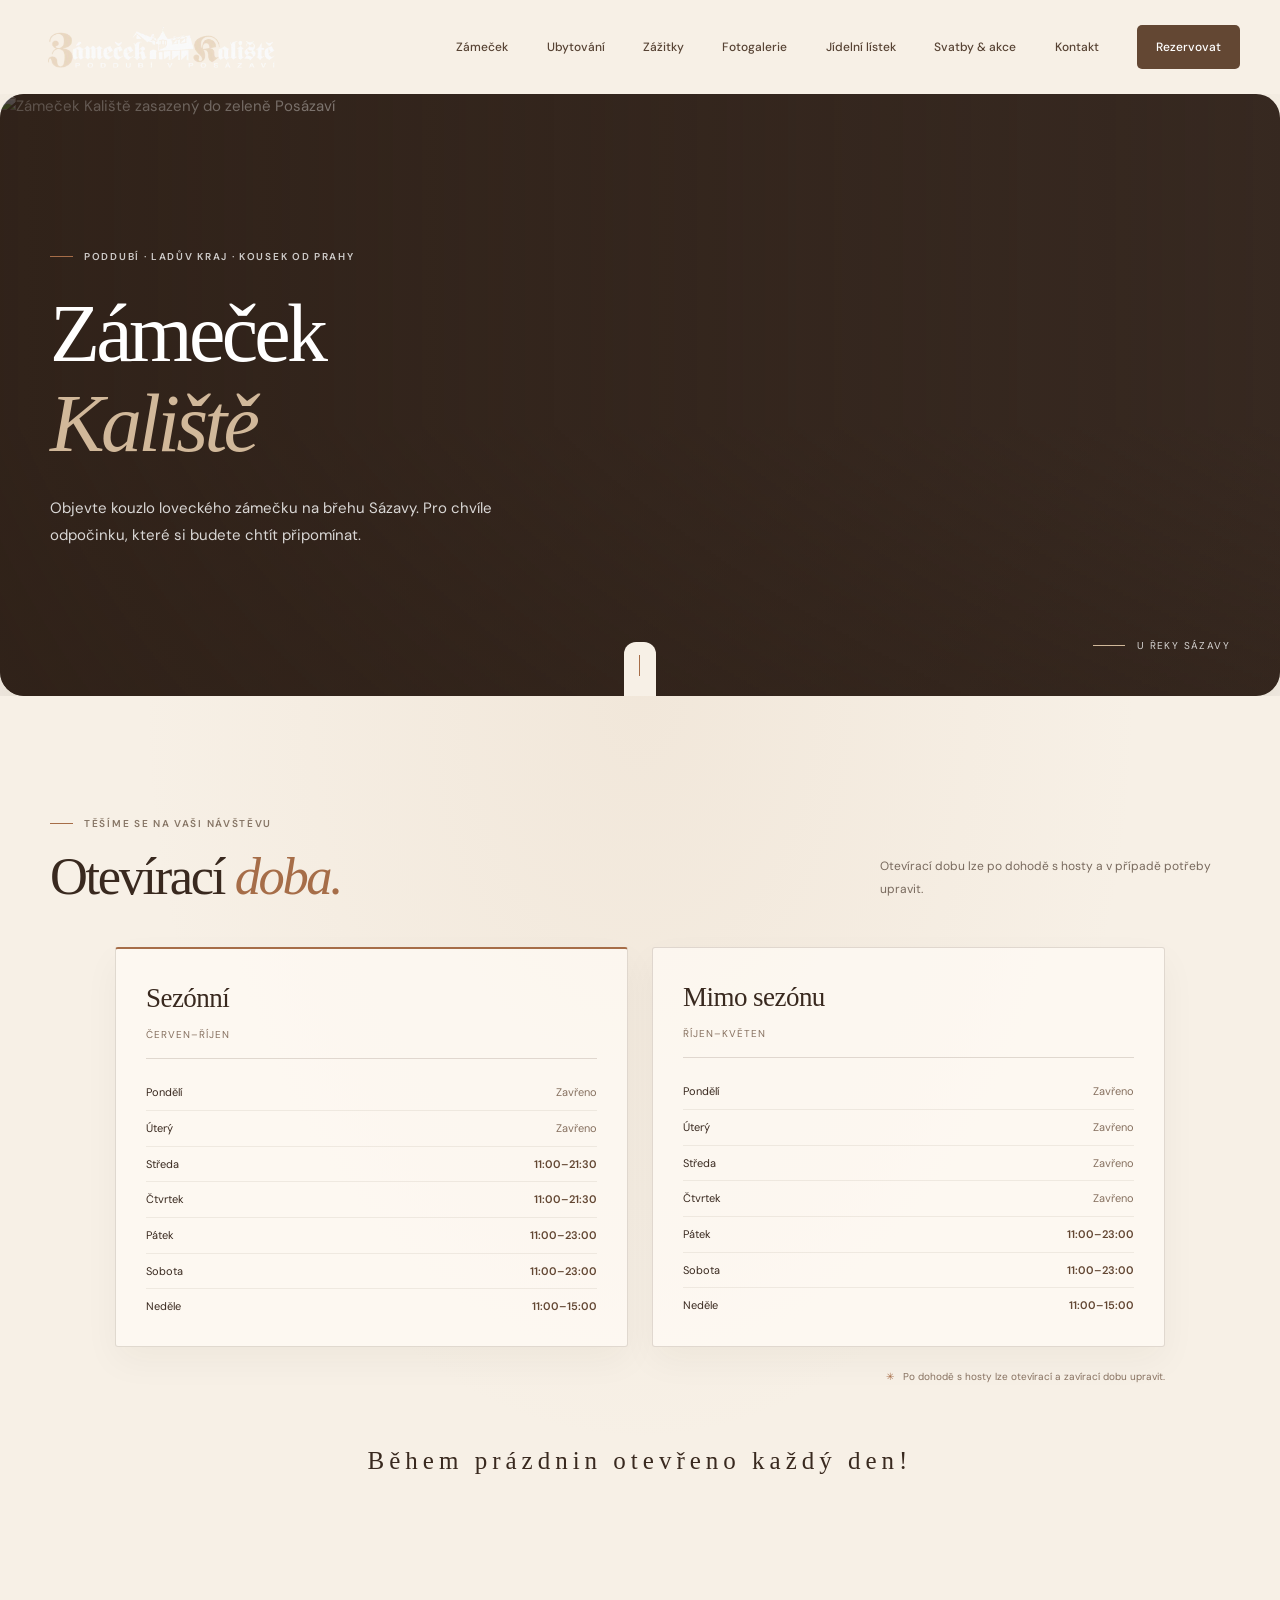
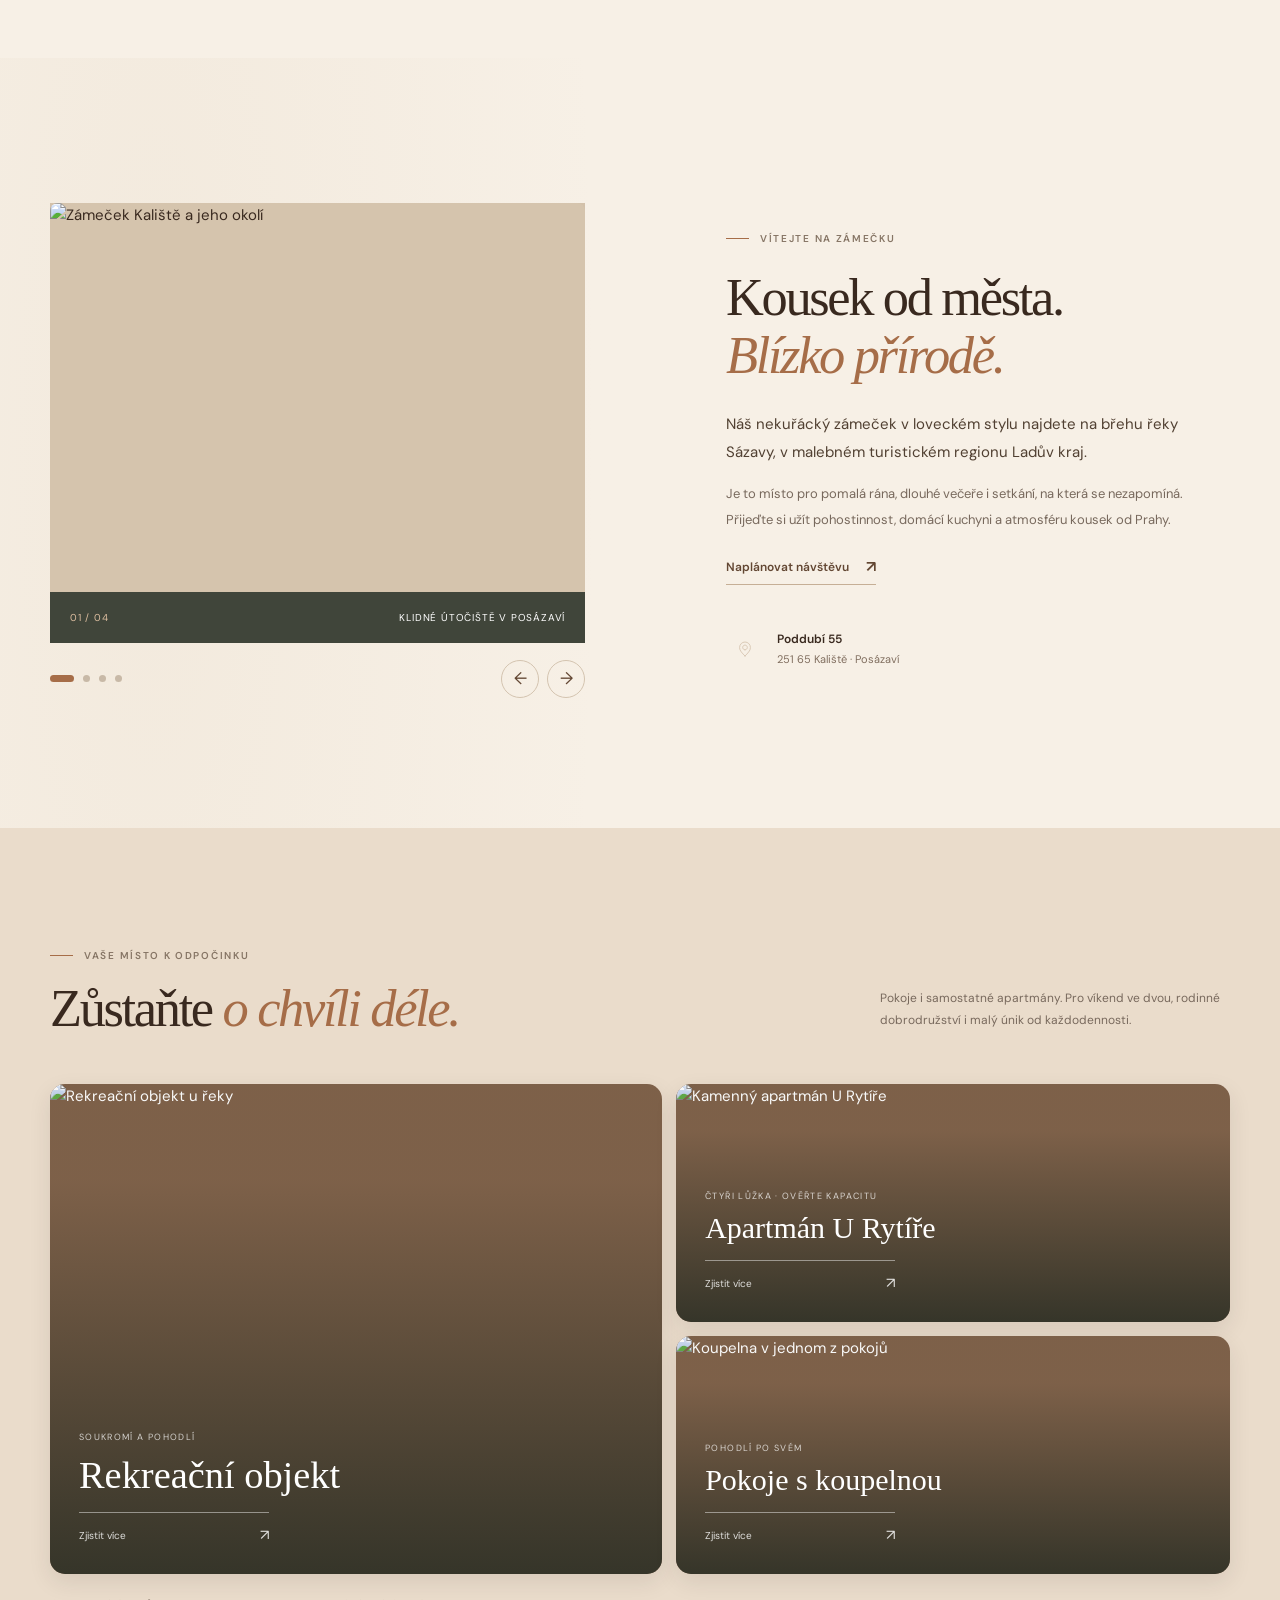
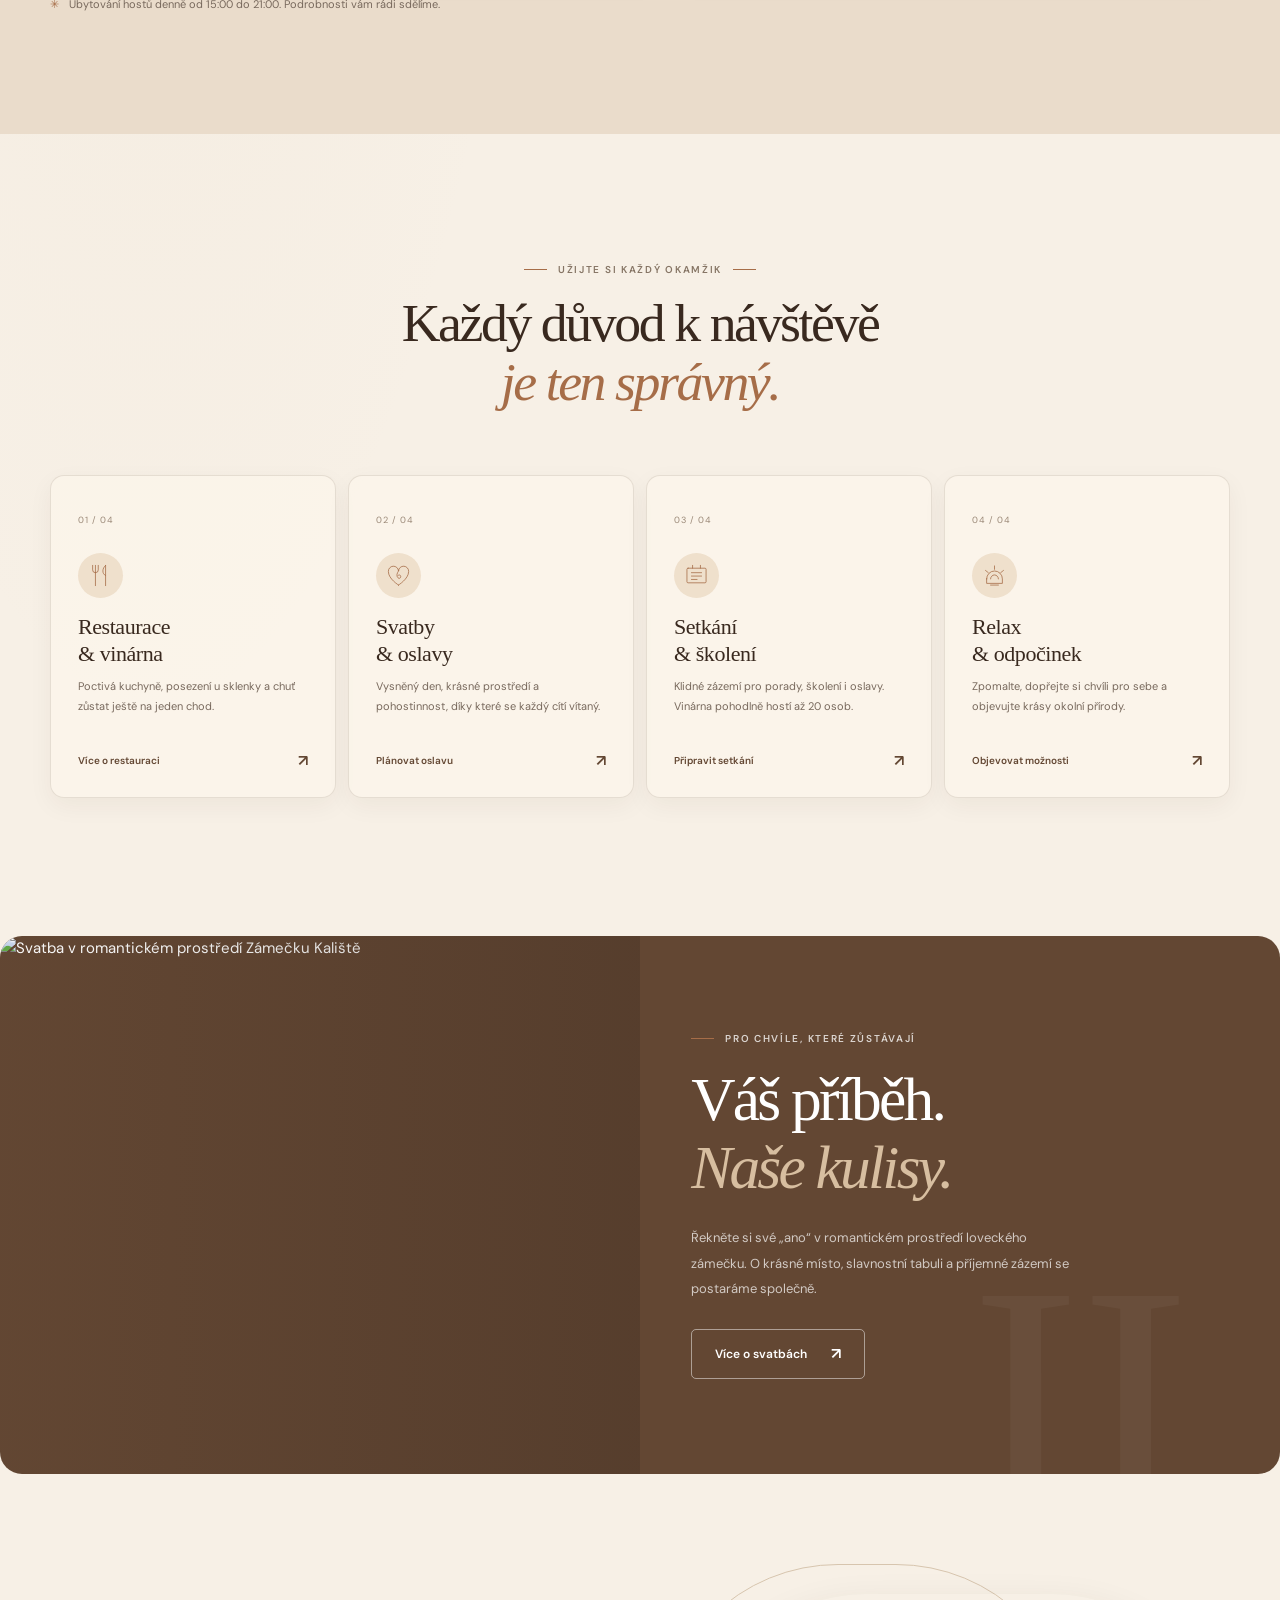
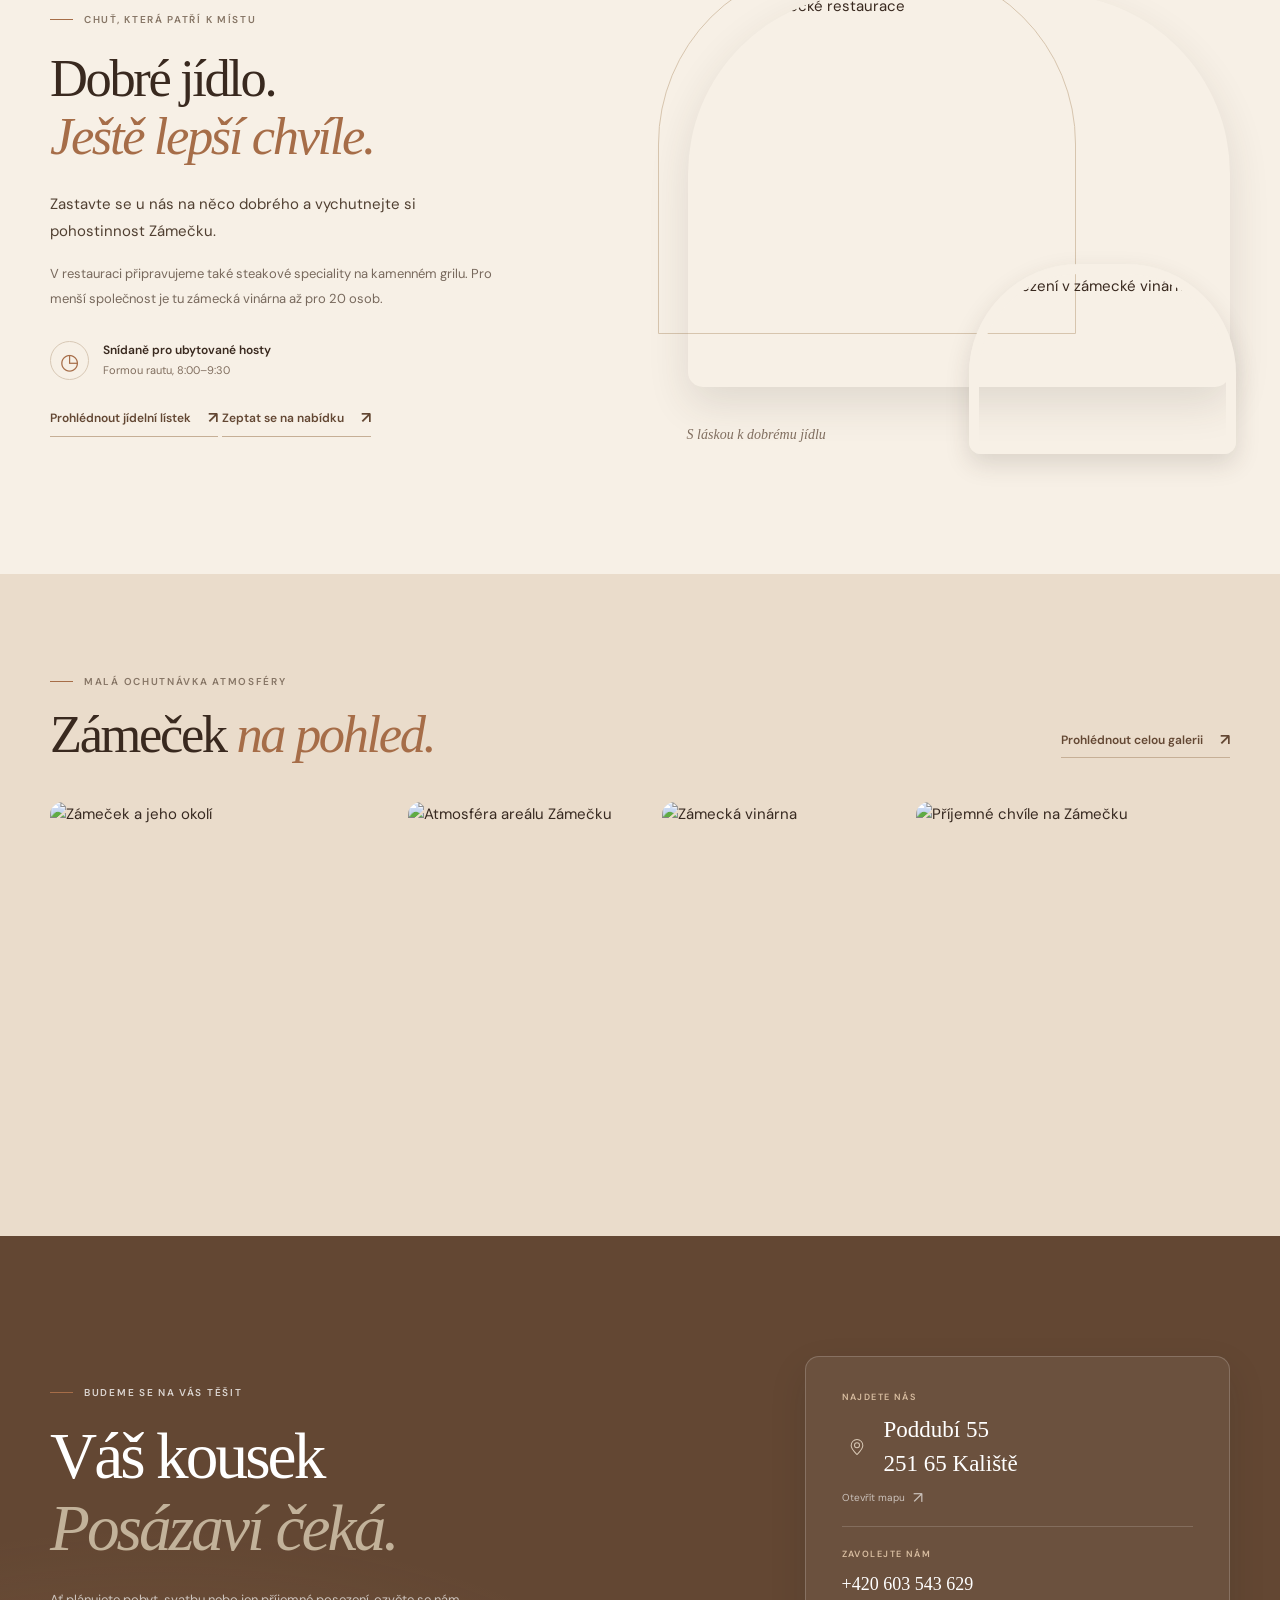
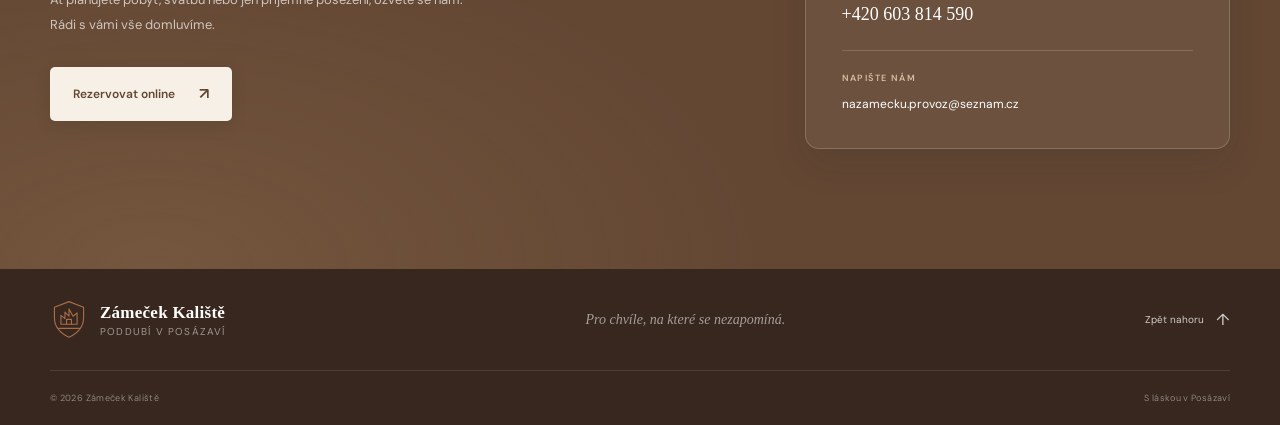
==== commit 202720d0: "daily" ====
--- a/index.html
+++ b/index.html
@@ -24,18 +24,8 @@
 
     <header class="site-header" id="top">
       <div class="header-inner">
-        <a class="brand" href="index.html#top" aria-label="Zámeček Kaliště — úvod">
-          <span class="brand-mark" aria-hidden="true">
-            <svg viewBox="0 0 42 48" fill="none">
-              <path d="M21 2 39 9v13c0 11-7 19-18 24C10 41 3 33 3 22V9L21 2Z" />
-              <path d="M11 30V19l5 4v-8l5 5v-9l5 9 5-4v14H11Z" />
-              <path d="M18 30v-6h6v6M8 35h26" />
-            </svg>
-          </span>
-          <span class="brand-copy">
-            <span class="brand-name">Zámeček Kaliště</span>
-            <span class="brand-place">Poddubí v Posázaví</span>
-          </span>
+        <a class="brand" href="index.html" aria-label="Zámeček Kaliště — úvod">
+          <img class="brand-logo" src="Logo.png" alt="" />
         </a>
 
         <button class="menu-toggle" type="button" aria-expanded="false" aria-controls="primary-nav">
@@ -44,14 +34,14 @@
         </button>
 
         <nav class="primary-nav" id="primary-nav" aria-label="Hlavní navigace">
-          <a href="index.html#zamecek">Zámeček</a>
+          <a href="index.html">Zámeček</a>
           <a href="accommodations.html">Ubytování</a>
           <a href="index.html#zazitky">Zážitky</a>
           <a href="photos.html">Fotogalerie</a>
           <a href="menu.html">Jídelní lístek</a>
-          <a href="index.html#svatby">Svatby &amp; akce</a>
+          <a href="weddings.html">Svatby &amp; akce</a>
           <a href="index.html#kontakt">Kontakt</a>
-          <a class="nav-cta" href="reservations.html">Rezervovat <span aria-hidden="true">↗</span></a>
+          <a class="nav-cta" href="reservations.html">Rezervovat</a>
         </nav>
       </div>
     </header>
@@ -73,12 +63,67 @@
             které si budete chtít připomínat.
           </p>
           <div class="hero-actions">
-            <a class="button button-light" href="#zamecek">Objevte Zámeček <span aria-hidden="true">↓</span></a>
-            <a class="hero-phone" href="tel:+420603543629"><span class="phone-icon" aria-hidden="true">↗</span> +420 603 543 629</a>
+            <!-- <a class="button button-light" href="#zamecek">Objevte Zámeček <span aria-hidden="true">↓</span></a> -->
+            <!-- <a class="hero-phone" href="tel:+420603543629"><span class="phone-icon" aria-hidden="true">  </span> +420 603 543 629</a> -->
           </div>
         </div>
         <div class="hero-note"><span class="note-line"></span><span>U řeky Sázavy</span></div>
         <a class="scroll-cue" href="#zamecek" aria-label="Posunout na další sekci"><span></span></a>
+      </section>
+
+      <section class="opening-hours section-pad" aria-labelledby="opening-hours-title">
+        <div class="page-width">
+          <div class="section-heading opening-hours-heading">
+            <div>
+              <p class="eyebrow"><span></span> Těšíme se na vaši návštěvu</p>
+              <h2 class="section-title" id="opening-hours-title">Otevírací <em>doba.</em></h2>
+            </div>
+            <p class="section-aside">Otevírací dobu lze po dohodě s hosty a v případě potřeby upravit.</p>
+          </div>
+          <div class="opening-hours-grid">
+            <article class="opening-hours-card opening-hours-card-seasonal">
+              <header class="opening-hours-card-header">
+                <div>
+                  <h3>Sezónní</h3>
+                  <p class="opening-hours-season">Červen–říjen</p>
+                </div>
+                <!-- <span class="opening-hours-index" aria-hidden="true">01</span> -->
+              </header>
+              <dl class="opening-hours-list">
+                <div><dt>Pondělí</dt><dd class="is-closed">Zavřeno</dd></div>
+                <div><dt>Úterý</dt><dd class="is-closed">Zavřeno</dd></div>
+                <div><dt>Středa</dt><dd>11:00–21:30</dd></div>
+                <div><dt>Čtvrtek</dt><dd>11:00–21:30</dd></div>
+                <div><dt>Pátek</dt><dd>11:00–23:00</dd></div>
+                <div><dt>Sobota</dt><dd>11:00–23:00</dd></div>
+                <div><dt>Neděle</dt><dd>11:00–15:00</dd></div>
+              </dl>
+            </article>
+            <article class="opening-hours-card">
+              <header class="opening-hours-card-header">
+                <div>
+                  <h3>Mimo sezónu</h3>
+                  <p class="opening-hours-season">Říjen–květen</p>
+                </div>
+                <!-- <span class="opening-hours-index" aria-hidden="true">02</span> -->
+              </header>
+              <dl class="opening-hours-list">
+                <div><dt>Pondělí</dt><dd class="is-closed">Zavřeno</dd></div>
+                <div><dt>Úterý</dt><dd class="is-closed">Zavřeno</dd></div>
+                <div><dt>Středa</dt><dd class="is-closed">Zavřeno</dd></div>
+                <div><dt>Čtvrtek</dt><dd class="is-closed">Zavřeno</dd></div>
+                <div><dt>Pátek</dt><dd>11:00–23:00</dd></div>
+                <div><dt>Sobota</dt><dd>11:00–23:00</dd></div>
+                <div><dt>Neděle</dt><dd>11:00–15:00</dd></div>
+              </dl>
+            </article>
+          </div>
+          <p class="opening-hours-note"><span aria-hidden="true">✳</span> Po dohodě s hosty lze otevírací a zavírací dobu upravit.</p>
+          <div class="subtitle-container">
+          <h3 class="section-subtitle" id="opening-hours-subtext">Během prázdnin otevřeno každý den!</h3>
+          </div>
+        </div>
+        
       </section>
 
       <section class="welcome section-pad" id="zamecek">
@@ -125,7 +170,9 @@
             </p>
             <a class="text-link" href="#kontakt">Naplánovat návštěvu <span aria-hidden="true">↗</span></a>
             <div class="welcome-details">
-              <span class="detail-icon" aria-hidden="true">⌖</span>
+              <span class="detail-icon" aria-hidden="true">
+                <img src="location-pin.svg" alt="" />
+              </span>
               <span><strong>Poddubí 55</strong><br />251 65 Kaliště · Posázaví</span>
             </div>
           </div>
@@ -197,7 +244,7 @@
               </span>
               <h3>Svatby<br />&amp; oslavy</h3>
               <p>Vysněný den, krásné prostředí a pohostinnost, díky které se každý cítí vítaný.</p>
-              <a href="mailto:nazamecku.provoz@seznam.cz?subject=Svatba%20na%20Z%C3%A1me%C4%8Dku" aria-label="Informace o svatbách a oslavách">Plánovat oslavu <span aria-hidden="true">↗</span></a>
+              <a href="weddings.html" aria-label="Informace o svatbách a oslavách">Plánovat oslavu <span aria-hidden="true">↗</span></a>
             </article>
             <article class="experience-card" id="akce">
               <span class="experience-number">03 / 04</span>
@@ -233,7 +280,7 @@
           <p class="eyebrow eyebrow-light"><span></span> Pro chvíle, které zůstávají</p>
           <h2 class="section-title">Váš příběh.<br /><em>Naše kulisy.</em></h2>
           <p>Řekněte si své „ano“ v romantickém prostředí loveckého zámečku. O krásné místo, slavnostní tabuli a příjemné zázemí se postaráme společně.</p>
-          <a class="button button-outline-light" href="mailto:nazamecku.provoz@seznam.cz?subject=Svatba%20na%20Z%C3%A1me%C4%8Dku">Promluvme si o vaší svatbě <span aria-hidden="true">↗</span></a>
+          <a class="button button-outline-light" href="weddings.html">Více o svatbách <span aria-hidden="true">↗</span></a>
         </div>
         <span class="wedding-number" aria-hidden="true">II</span>
       </section>
@@ -285,7 +332,10 @@
           </div>
           <div class="contact-card">
             <span class="contact-card-label">Najdete nás</span>
-            <address>Poddubí 55<br />251 65 Kaliště</address>
+            <address class="address-location">
+              <img src="location-pin.svg" alt="" />
+              <span>Poddubí 55<br />251 65 Kaliště</span>
+            </address>
             <a class="contact-map" href="https://maps.google.com/?q=Poddub%C3%AD+55%2C+251+65+Kali%C5%A1t%C4%9B" target="_blank" rel="noreferrer">Otevřít mapu <span aria-hidden="true">↗</span></a>
             <span class="contact-rule"></span>
             <span class="contact-card-label">Zavolejte nám</span>
--- a/style.css
+++ b/style.css
@@ -1,18 +1,105 @@
+/* ==========================================================================
+   SITE STYLESHEET (cleaned & documented)
+   --------------------------------------------------------------------------
+   Warm "paper / clay / forest" theme for a guesthouse website
+   (home, apartment detail, reservation, restaurant menu, owner menu editor,
+   accommodation directory, photo directory, wedding page).
+
+   HOW THIS FILE IS ORGANISED
+   --------------------------------------------------------------------------
+   Rules are grouped by the component they belong to. Every selector appears
+   once: the many "override" blocks of the old file were merged so that each
+   rule contains only its final, effective declarations.
+
+     1.  Design tokens (custom properties)
+     2.  Base / reset
+     3.  Layout utilities
+     4.  Shared components (eyebrow, titles, buttons, headings, carousel...)
+     5.  Site header & navigation
+     6.  Home: hero
+     7.  Home: welcome (intro + image carousel)
+     8.  Home: stay cards
+     9.  Home: experiences
+    10.  Home: wedding band
+    11.  Wedding page
+    12.  Home: dining
+    13.  Opening hours
+    14.  Section subtitle
+    15.  Home: gallery
+    16.  Contact
+    17.  Footer
+    18.  Apartment page
+    19.  Reservation page
+    20.  Restaurant menu page
+    21.  Owner menu editor
+    22.  Accommodation directory
+    23.  Photo directory & lightbox
+    24.  Responsive overrides (by breakpoint)
+    25.  Reduced motion
+    26.  Dark theme (prefers-color-scheme: dark)
+
+   CASCADE NOTES (why some things sit where they do)
+   --------------------------------------------------------------------------
+   * Responsive rules live in section 24, AFTER all base rules, exactly like
+     in the original file, so "mobile beats base" behaves as before.
+   * Inside each @media block the rules keep the original relative order.
+   * .gallery-heading is declared right next to .section-heading (before the
+     mobile override) and .apartment-gallery-heading / .photo-page-heading are
+     re-stated inside the 760px block. This keeps the original winner on every
+     screen size when one element carries several of these classes.
+   * The dark theme is one block at the very end so it always wins ties.
+
+   WHAT WAS REMOVED (only things that could never have an effect)
+   --------------------------------------------------------------------------
+   * Declarations overridden later at equal/higher specificity (old palette
+     block, "warmer rhythm" block, carousel block, duplicate :root, ...).
+   * `.hero` min-height at >=1500px (always overridden by a later rule).
+   * Mobile `.hero-image` object-position (overridden by a later base rule).
+   * `.welcome-image-wrap::after` frame (finally `display: none`), and its
+     dark-mode background.
+   * `.experience-card` border-left / border-top rules (replaced by a full
+     `border`), and `margin-left: 0` (browser default).
+   * `transition-timing-function` on elements that have no transition.
+   * Exact duplicates (e.g. `.photo-card:nth-child(7n + 1)` row span at 600px,
+     dark rules that repeat values already provided by tokens/specificity).
+   * Old easing `ease` in transitions that were later switched to the
+     `--ease-out` curve is now written directly as `var(--ease-out)`.
+   ========================================================================== */
+
+
+/* ==========================================================================
+   1. DESIGN TOKENS
+   ========================================================================== */
+
 :root {
   color-scheme: light;
-  --paper: #f7f0e6;
-  --paper-deep: #eadccb;
-  --ink: #39291f;
-  --muted: #86705f;
-  --forest: #634733;
-  --forest-deep: #38271e;
-  --sage: #d1b89a;
-  --clay: #a66d48;
+
+  /* Colours */
+  --paper: #f7f0e6;        /* page background */
+  --paper-deep: #eadccb;   /* alternate section background */
+  --ink: #39291f;          /* main text */
+  --muted: #86705f;        /* secondary text */
+  --forest: #634733;       /* primary brand colour (dark brown) */
+  --forest-deep: #38271e;  /* footer / selection text */
+  --sage: #d1b89a;         /* light accent */
+  --clay: #a66d48;         /* main accent */
   --line: rgba(74, 49, 32, 0.16);
-  --serif: "Playfair Display", Georgia, serif;
+
+  /* Typography */
+  --serif: Garamond, "Times New Roman", serif;
   --sans: "DM Sans", Arial, sans-serif;
+
+  /* Layout */
   --page-width: 1180px;
-}
+
+  /* Motion: shared easing curve */
+  --ease-out: cubic-bezier(0.2, 0.7, 0.2, 1);
+}
+
+
+/* ==========================================================================
+   2. BASE / RESET
+   ========================================================================== */
 
 * {
   box-sizing: border-box;
@@ -20,14 +107,15 @@
 
 html {
   scroll-behavior: smooth;
-  scroll-padding-top: 92px;
+  scroll-padding-top: 92px; /* room for the header when jumping to anchors */
 }
 
 body {
   margin: 0;
-  background: var(--paper);
+  background:
+    radial-gradient(ellipse at 12% 30%, rgba(211, 190, 159, 0.12), transparent 28%),
+    var(--paper);
   color: var(--ink);
-  font-family: var(--sans);
   font-size: 15px;
   line-height: 1.7;
   -webkit-font-smoothing: antialiased;
@@ -58,15 +146,23 @@
   color: var(--forest-deep);
 }
 
+
+/* ==========================================================================
+   3. LAYOUT UTILITIES
+   ========================================================================== */
+
+/* Centered content column */
 .page-width {
   width: min(var(--page-width), calc(100% - 100px));
   margin-inline: auto;
 }
 
+/* Default vertical padding of a page section */
 .section-pad {
   padding-block: 120px;
 }
 
+/* Visually hidden helpers (screen readers / skip link) */
 .skip-link,
 .sr-only {
   position: absolute;
@@ -91,169 +187,12 @@
   clip-path: none;
 }
 
-.site-header {
-  position: relative;
-  z-index: 10;
-  background: var(--paper);
-}
-
-.header-inner {
-  width: min(1380px, calc(100% - 80px));
-  height: 94px;
-  margin-inline: auto;
-  display: flex;
-  align-items: center;
-  justify-content: space-between;
-  gap: 40px;
-}
-
-.brand {
-  display: inline-flex;
-  align-items: center;
-  gap: 12px;
-  flex-shrink: 0;
-}
-
-.brand-mark {
-  display: grid;
-  width: 38px;
-  color: var(--clay);
-  place-items: center;
-}
-
-.brand-mark svg {
-  width: 34px;
-  stroke: currentColor;
-  stroke-width: 1.4;
-  stroke-linecap: round;
-  stroke-linejoin: round;
-}
-
-.brand-copy {
-  display: grid;
-  line-height: 1.35;
-}
-
-.brand-name {
-  font-family: var(--serif);
-  font-size: 17px;
-  font-weight: 600;
-  letter-spacing: 0.015em;
-}
-
-.brand-place {
-  color: var(--muted);
-  font-size: 10px;
-  letter-spacing: 0.12em;
-  text-transform: uppercase;
-}
-
-.primary-nav {
-  display: flex;
-  align-items: center;
-  gap: clamp(20px, 3vw, 42px);
-  color: #574334;
-  font-size: 12px;
-  font-weight: 500;
-}
-
-.primary-nav > a:not(.nav-cta) {
-  position: relative;
-  padding-block: 10px;
-  transition: color 180ms ease;
-}
-
-.primary-nav > a:not(.nav-cta)::after {
-  position: absolute;
-  right: 0;
-  bottom: 3px;
-  left: 0;
-  height: 1px;
-  background: var(--clay);
-  content: "";
-  transform: scaleX(0);
-  transform-origin: right;
-  transition: transform 220ms ease;
-}
-
-.primary-nav > a:not(.nav-cta):hover {
-  color: var(--clay);
-}
-
-.primary-nav > a:not(.nav-cta):hover::after {
-  transform: scaleX(1);
-  transform-origin: left;
-}
-
-.nav-cta {
-  display: inline-flex;
-  min-height: 44px;
-  align-items: center;
-  gap: 18px;
-  padding: 0 19px;
-  background: var(--forest);
-  color: white;
-  transition: background 180ms ease;
-}
-
-.nav-cta:hover {
-  background: var(--clay);
-}
-
-.nav-cta span,
-.text-link span,
-.button span,
-.contact-map span,
-.experience-card a span,
-.back-top span {
-  font-size: 16px;
-  line-height: 1;
-}
-
-.menu-toggle {
-  display: none;
-}
-
-.hero {
-  position: relative;
-  min-height: min(730px, calc(100svh - 94px));
-  min-height: max(620px, min(730px, calc(100svh - 94px)));
-  overflow: hidden;
-  background: #382a22;
-  color: white;
-}
-
-.hero-image,
-.hero-shade {
-  position: absolute;
-  inset: 0;
-  width: 100%;
-  height: 100%;
-}
-
-.hero-image {
-  object-fit: cover;
-  object-position: center 53%;
-  animation: hero-appear 900ms ease-out both;
-}
-
-.hero-shade {
-  background:
-    linear-gradient(90deg, rgba(47, 33, 24, 0.8) 0%, rgba(47, 33, 24, 0.54) 42%, rgba(47, 33, 24, 0.1) 100%),
-    linear-gradient(0deg, rgba(47, 33, 24, 0.25), transparent 35%);
-}
-
-.hero-content {
-  position: relative;
-  z-index: 1;
-  display: flex;
-  min-height: inherit;
-  flex-direction: column;
-  align-items: flex-start;
-  justify-content: center;
-  padding-top: 4px;
-  padding-bottom: 20px;
-}
+
+/* ==========================================================================
+   4. SHARED COMPONENTS
+   ========================================================================== */
+
+/* ---- 4.1 Eyebrow (small uppercase label above titles) ------------------- */
 
 .eyebrow {
   display: flex;
@@ -278,6 +217,14 @@
   color: rgba(255, 255, 255, 0.77);
 }
 
+/* Eyebrow spacing depends on where it is used */
+.welcome-copy .eyebrow,
+.dining-copy .eyebrow {
+  margin-bottom: 23px;
+}
+
+/* ---- 4.2 Titles ---------------------------------------------------------- */
+
 .hero h1,
 .section-title {
   margin: 0;
@@ -294,20 +241,22 @@
   font-weight: 400;
 }
 
-.hero-intro {
-  max-width: 460px;
-  margin: 26px 0 0;
-  color: rgba(255, 255, 255, 0.82);
-  font-size: 15px;
-  line-height: 1.8;
-}
-
-.hero-actions {
-  display: flex;
-  align-items: center;
-  gap: 34px;
-  margin-top: 36px;
-}
+/* Titles on light sections: dark ink, medium size, clay italics */
+.welcome-copy .section-title,
+.dining-copy .section-title,
+.section-heading .section-title {
+  color: var(--ink);
+  font-size: clamp(39px, 4.1vw, 55px);
+}
+
+.welcome-copy .section-title em,
+.dining-copy .section-title em,
+.section-heading .section-title em,
+.center-heading .section-title em {
+  color: var(--clay);
+}
+
+/* ---- 4.3 Buttons & links ------------------------------------------------- */
 
 .button {
   display: inline-flex;
@@ -316,182 +265,35 @@
   justify-content: center;
   gap: 24px;
   padding: 0 23px;
+  border-radius: 5px;
   font-size: 12px;
   font-weight: 600;
-  transition: background 180ms ease, color 180ms ease, border-color 180ms ease;
+  transition:
+    background 180ms var(--ease-out),
+    color 180ms var(--ease-out),
+    border-color 180ms var(--ease-out);
 }
 
 .button-light {
   background: var(--paper);
   color: var(--forest);
+  box-shadow: 0 5px 16px rgba(26, 32, 25, 0.12);
 }
 
 .button-light:hover {
   background: var(--sage);
 }
 
-.hero-phone {
-  display: inline-flex;
-  align-items: center;
-  gap: 11px;
-  color: rgba(255, 255, 255, 0.85);
-  font-size: 12px;
-}
-
-.phone-icon {
-  display: grid;
-  width: 31px;
-  height: 31px;
-  border: 1px solid rgba(255, 255, 255, 0.5);
-  border-radius: 50%;
-  font-size: 13px;
-  place-items: center;
-}
-
-.hero-note {
-  position: absolute;
-  z-index: 1;
-  right: max(50px, calc((100% - var(--page-width)) / 2));
-  bottom: 48px;
-  display: flex;
-  align-items: center;
-  gap: 12px;
-  color: rgba(255, 255, 255, 0.8);
-  font-size: 10px;
-  letter-spacing: 0.14em;
-  text-transform: uppercase;
-}
-
-.note-line {
-  width: 32px;
-  height: 1px;
-  background: var(--sage);
-}
-
-.scroll-cue {
-  position: absolute;
-  bottom: -1px;
-  left: 50%;
-  width: 32px;
-  height: 55px;
+.button-outline-light {
+  min-height: 50px;
+  border: 1px solid rgba(255, 255, 255, 0.48);
+  color: white;
+}
+
+.button-outline-light:hover {
+  border-color: var(--paper);
   background: var(--paper);
-  transform: translateX(-50%);
-}
-
-.scroll-cue span {
-  position: absolute;
-  top: 13px;
-  left: 15px;
-  width: 1px;
-  height: 21px;
-  background: var(--clay);
-}
-
-.welcome {
-  padding-block: 145px 130px;
-}
-
-.welcome-grid {
-  display: grid;
-  grid-template-columns: 1.03fr 0.97fr;
-  align-items: center;
-  gap: clamp(70px, 11vw, 145px);
-}
-
-.welcome-image-wrap {
-  position: relative;
-  padding: 0 26px 32px 0;
-}
-
-.welcome-image-wrap::after {
-  position: absolute;
-  z-index: -1;
-  right: 0;
-  bottom: 0;
-  width: 72%;
-  height: 77%;
-  border: 1px solid #d2bda4;
-  content: "";
-}
-
-.welcome-image {
-  width: 100%;
-  height: 460px;
-  object-fit: cover;
-  object-position: center;
-}
-
-.image-caption {
-  position: absolute;
-  right: 26px;
-  bottom: 32px;
-  left: 0;
-  display: flex;
-  align-items: center;
-  justify-content: space-between;
-  padding: 17px 20px;
-  background: rgba(56, 39, 30, 0.87);
-  color: white;
-  font-size: 10px;
-  letter-spacing: 0.08em;
-  text-transform: uppercase;
-}
-
-.image-caption span:first-child {
-  color: #ddbea0;
-}
-
-.image-stamp {
-  position: absolute;
-  top: 28px;
-  right: -28px;
-  display: grid;
-  width: 93px;
-  height: 93px;
-  border-radius: 50%;
-  background: var(--clay);
-  color: white;
-  font-family: var(--serif);
-  font-size: 14px;
-  line-height: 1.18;
-  text-align: center;
-  transform: rotate(8deg);
-  place-content: center;
-}
-
-.welcome-copy .eyebrow,
-.dining-copy .eyebrow {
-  margin-bottom: 23px;
-}
-
-.welcome-copy .section-title,
-.dining-copy .section-title,
-.section-heading .section-title {
-  color: var(--ink);
-  font-size: clamp(39px, 4.1vw, 55px);
-}
-
-.welcome-copy .section-title em,
-.dining-copy .section-title em,
-.section-heading .section-title em,
-.center-heading .section-title em {
-  color: var(--clay);
-}
-
-.welcome-copy p:not(.eyebrow),
-.dining-copy > p:not(.eyebrow) {
-  max-width: 500px;
-  color: #78695d;
-  font-size: 13px;
-  line-height: 1.95;
-}
-
-.welcome-copy .lead,
-.dining-copy .lead {
-  margin-top: 26px;
-  color: #514032 !important;
-  font-size: 15px !important;
-  line-height: 1.85 !important;
+  color: var(--forest);
 }
 
 .text-link {
@@ -503,7 +305,7 @@
   color: var(--forest);
   font-size: 12px;
   font-weight: 600;
-  transition: color 180ms ease, border-color 180ms ease;
+  transition: color 180ms var(--ease-out), border-color 180ms var(--ease-out);
 }
 
 .text-link:hover {
@@ -515,37 +317,20 @@
   margin-top: 12px;
 }
 
-.welcome-details {
-  display: flex;
-  align-items: center;
-  gap: 13px;
-  margin-top: 44px;
-  color: #806e5f;
-  font-size: 11px;
-  line-height: 1.7;
-}
-
-.detail-icon {
-  display: grid;
-  width: 38px;
-  height: 38px;
-  border: 1px solid #d8c8b5;
-  border-radius: 50%;
-  color: var(--clay);
-  font-size: 22px;
-  place-items: center;
-}
-
-.welcome-details strong {
-  color: var(--ink);
-  font-size: 12px;
-  font-weight: 600;
-}
-
-.stay {
-  background: var(--paper-deep);
-}
-
+/* Arrow glyphs inside links/buttons */
+.nav-cta span,
+.text-link span,
+.button span,
+.contact-map span,
+.experience-card a span,
+.back-top span {
+  font-size: 16px;
+  line-height: 1;
+}
+
+/* ---- 4.4 Section headings ------------------------------------------------ */
+
+/* Left-aligned heading with an aside paragraph on the right */
 .section-heading {
   display: flex;
   align-items: flex-end;
@@ -561,106 +346,21 @@
 .section-aside {
   max-width: 350px;
   margin: 0 0 5px;
-  color: #76796f;
+  color: #78695d;
   font-size: 12px;
   line-height: 1.9;
 }
 
-.stay-grid {
-  display: grid;
-  height: 490px;
-  grid-template-columns: 1.05fr 0.95fr;
-  grid-template-rows: 1fr 1fr;
-  gap: 16px;
-}
-
-.stay-card {
-  position: relative;
-  overflow: hidden;
-  background: #80624a;
-  color: white;
-}
-
-.stay-card-large {
-  grid-row: span 2;
-}
-
-.stay-card > img {
-  width: 100%;
-  height: 100%;
-  object-fit: cover;
-  transition: transform 600ms cubic-bezier(0.2, 0.7, 0.2, 1);
-}
-
-.stay-card:hover > img {
-  transform: scale(1.045);
-}
-
-.stay-overlay {
-  position: absolute;
-  inset: 0;
-  background: linear-gradient(0deg, rgba(48, 33, 23, 0.82) 0%, rgba(48, 33, 23, 0.08) 73%);
-}
-
-.stay-card-content {
-  position: absolute;
-  right: 27px;
-  bottom: 26px;
-  left: 29px;
-  display: grid;
-  gap: 5px;
-}
-
-.card-kicker {
-  color: rgba(255, 255, 255, 0.75);
-  font-size: 9px;
-  letter-spacing: 0.15em;
-  text-transform: uppercase;
-}
-
-.stay-card-content > strong {
-  font-family: var(--serif);
-  font-size: clamp(21px, 2.4vw, 30px);
-  font-weight: 400;
-  line-height: 1.25;
-}
-
-.stay-card-large .stay-card-content > strong {
-  font-size: clamp(28px, 3vw, 39px);
-}
-
-.card-arrow {
-  display: flex;
-  align-items: center;
-  justify-content: space-between;
-  max-width: 190px;
-  margin-top: 8px;
-  border-top: 1px solid rgba(255, 255, 255, 0.45);
-  padding-top: 10px;
-  color: rgba(255, 255, 255, 0.84);
-  font-size: 10px;
-}
-
-.card-arrow b {
-  font-size: 15px;
-  font-weight: 400;
-}
-
-.stay-footnote {
-  margin: 21px 0 0;
-  color: #6c7167;
-  font-size: 11px;
-}
-
-.stay-footnote span {
-  margin-right: 7px;
-  color: var(--clay);
-}
-
-.experiences {
-  padding-block: 128px 138px;
-}
-
+/* Declared here (before the mobile override) on purpose - see cascade notes */
+.gallery-heading {
+  margin-bottom: 38px;
+}
+
+.gallery-heading > .text-link {
+  margin-bottom: 6px;
+}
+
+/* Centered heading */
 .center-heading {
   margin-bottom: 63px;
   text-align: center;
@@ -675,1408 +375,7 @@
   font-size: clamp(39px, 4.2vw, 55px);
 }
 
-.experience-grid {
-  display: grid;
-  grid-template-columns: repeat(4, 1fr);
-  border-top: 1px solid var(--line);
-  border-bottom: 1px solid var(--line);
-}
-
-.experience-card {
-  position: relative;
-  min-height: 277px;
-  padding: 30px 27px 28px;
-}
-
-.experience-card + .experience-card {
-  border-left: 1px solid var(--line);
-}
-
-.experience-number {
-  color: #9a8877;
-  font-size: 9px;
-  letter-spacing: 0.12em;
-}
-
-.experience-icon {
-  display: block;
-  width: 36px;
-  height: 36px;
-  margin-top: 21px;
-  color: var(--clay);
-}
-
-.experience-icon svg {
-  width: 100%;
-  height: 100%;
-  stroke: currentColor;
-  stroke-width: 1.4;
-  stroke-linecap: round;
-  stroke-linejoin: round;
-}
-
-.experience-card h3 {
-  margin: 15px 0 9px;
-  font-family: var(--serif);
-  font-size: 22px;
-  font-weight: 500;
-  letter-spacing: -0.02em;
-  line-height: 1.26;
-}
-
-.experience-card p {
-  min-height: 58px;
-  margin: 0 0 17px;
-  color: #796b5e;
-  font-size: 11px;
-  line-height: 1.8;
-}
-
-.experience-card a {
-  display: flex;
-  align-items: center;
-  justify-content: space-between;
-  gap: 8px;
-  color: var(--forest);
-  font-size: 10px;
-  font-weight: 600;
-  transition: color 180ms ease;
-}
-
-.experience-card a:hover {
-  color: var(--clay);
-}
-
-.wedding {
-  position: relative;
-  display: grid;
-  min-height: 530px;
-  grid-template-columns: 1fr 1fr;
-  align-items: center;
-  overflow: hidden;
-  padding: 0;
-  background: var(--forest);
-  color: white;
-}
-
-.wedding-image {
-  position: absolute;
-  inset: 0 50% 0 0;
-  overflow: hidden;
-}
-
-.wedding-image::after {
-  position: absolute;
-  inset: 0;
-  background: linear-gradient(90deg, rgba(52, 37, 28, 0.02), rgba(52, 37, 28, 0.27));
-  content: "";
-}
-
-.wedding-image img {
-  width: 100%;
-  height: 100%;
-  object-fit: cover;
-}
-
-.wedding-copy {
-  position: relative;
-  z-index: 1;
-  grid-column: 2;
-  max-width: 490px;
-  padding: 95px 40px 95px 8%;
-}
-
-.wedding-copy .eyebrow {
-  margin-bottom: 20px;
-}
-
-.wedding-copy .section-title {
-  font-size: clamp(42px, 4.8vw, 62px);
-}
-
-.wedding-copy .section-title em {
-  color: #d7bea0;
-}
-
-.wedding-copy > p:not(.eyebrow) {
-  max-width: 390px;
-  margin: 24px 0 28px;
-  color: rgba(255, 255, 255, 0.71);
-  font-size: 13px;
-  line-height: 1.95;
-}
-
-.button-outline-light {
-  min-height: 50px;
-  border: 1px solid rgba(255, 255, 255, 0.48);
-  color: white;
-}
-
-.button-outline-light:hover {
-  border-color: var(--paper);
-  background: var(--paper);
-  color: var(--forest);
-}
-
-.wedding-number {
-  position: absolute;
-  right: 7%;
-  bottom: -92px;
-  color: rgba(255, 255, 255, 0.04);
-  font-family: var(--serif);
-  font-size: 330px;
-  line-height: 1;
-  pointer-events: none;
-}
-
-.dining {
-  overflow: hidden;
-}
-
-.dining-grid {
-  display: grid;
-  grid-template-columns: 0.87fr 1.13fr;
-  align-items: center;
-  gap: clamp(60px, 10vw, 130px);
-}
-
-.dining-copy .lead {
-  margin-top: 25px;
-}
-
-.dining-time {
-  display: flex;
-  align-items: center;
-  gap: 14px;
-  margin: 28px 0 24px;
-  color: #806e5f;
-  font-size: 11px;
-  line-height: 1.8;
-}
-
-.dining-time strong {
-  color: var(--ink);
-  font-size: 12px;
-  font-weight: 600;
-}
-
-.time-icon {
-  display: grid;
-  width: 39px;
-  height: 39px;
-  border: 1px solid #d8c8b5;
-  border-radius: 50%;
-  color: var(--clay);
-  font-size: 22px;
-  place-items: center;
-}
-
-.dining-photos {
-  position: relative;
-  min-height: 460px;
-  padding: 0 0 37px 52px;
-}
-
-.dining-photos::before {
-  position: absolute;
-  z-index: -1;
-  top: -30px;
-  left: 22px;
-  width: 70%;
-  height: 80%;
-  border: 1px solid #d7c5ae;
-  content: "";
-}
-
-.dining-main-photo {
-  width: 100%;
-  height: 393px;
-  object-fit: cover;
-}
-
-.dining-small-photo {
-  position: absolute;
-  right: -6px;
-  bottom: 0;
-  width: 45%;
-  height: 190px;
-  border: 10px solid var(--paper);
-  object-fit: cover;
-}
-
-.dining-photo-note {
-  position: absolute;
-  bottom: 8px;
-  left: 51px;
-  color: #806e5f;
-  font-family: var(--serif);
-  font-size: 14px;
-  font-style: italic;
-}
-
-.gallery {
-  padding-block: 100px 124px;
-  background: var(--paper-deep);
-}
-
-.gallery-heading {
-  margin-bottom: 38px;
-}
-
-.gallery-heading > .text-link {
-  margin-bottom: 6px;
-}
-
-.gallery-grid {
-  display: grid;
-  height: 310px;
-  grid-template-columns: 1.15fr 0.8fr 0.8fr 1.05fr;
-  gap: 12px;
-}
-
-.gallery-grid img {
-  width: 100%;
-  height: 100%;
-  object-fit: cover;
-  transition: filter 220ms ease;
-}
-
-.gallery-grid img:hover {
-  filter: brightness(0.88);
-}
-
-.contact {
-  position: relative;
-  overflow: hidden;
-  background:
-    radial-gradient(ellipse at 13% 100%, rgba(177, 137, 99, 0.17), transparent 35%),
-    var(--forest);
-  color: white;
-}
-
-.contact-grid {
-  display: grid;
-  grid-template-columns: 1fr 0.65fr;
-  align-items: center;
-  gap: 100px;
-}
-
-.contact-copy .eyebrow {
-  margin-bottom: 21px;
-}
-
-.contact-copy .section-title {
-  font-size: clamp(43px, 5.1vw, 67px);
-}
-
-.contact-copy .section-title em {
-  color: #c2b29a;
-}
-
-.contact-copy > p:not(.eyebrow) {
-  max-width: 430px;
-  margin: 24px 0 29px;
-  color: rgba(255, 255, 255, 0.68);
-  font-size: 13px;
-  line-height: 1.9;
-}
-
-.contact-card {
-  display: flex;
-  flex-direction: column;
-  align-items: flex-start;
-  padding: 33px 36px 34px;
-  border: 1px solid rgba(255, 255, 255, 0.19);
-  background: rgba(255, 255, 255, 0.035);
-}
-
-.contact-card-label {
-  margin-bottom: 8px;
-  color: #d8bda0;
-  font-size: 9px;
-  font-weight: 600;
-  letter-spacing: 0.16em;
-  text-transform: uppercase;
-}
-
-.contact-card address {
-  font-family: var(--serif);
-  font-size: 23px;
-  font-style: normal;
-  line-height: 1.45;
-}
-
-.contact-map {
-  display: inline-flex;
-  align-items: center;
-  gap: 8px;
-  margin-top: 9px;
-  color: rgba(255, 255, 255, 0.65);
-  font-size: 10px;
-}
-
-.contact-map:hover,
-.contact-phone:hover,
-.contact-email:hover {
-  color: #e8c9a9;
-}
-
-.contact-rule {
-  width: 100%;
-  height: 1px;
-  margin: 20px 0;
-  background: rgba(255, 255, 255, 0.16);
-}
-
-.contact-phone {
-  color: white;
-  font-family: var(--serif);
-  font-size: 18px;
-  line-height: 1.65;
-}
-
-.contact-email {
-  color: white;
-  font-size: 12px;
-}
-
-.site-footer {
-  background: var(--forest-deep);
-  color: white;
-}
-
-.footer-inner {
-  display: flex;
-  min-height: 102px;
-  align-items: center;
-  justify-content: space-between;
-  gap: 30px;
-  border-bottom: 1px solid rgba(255, 255, 255, 0.13);
-}
-
-.footer-brand .brand-place {
-  color: rgba(255, 255, 255, 0.52);
-}
-
-.footer-inner > p {
-  color: rgba(255, 255, 255, 0.55);
-  font-family: var(--serif);
-  font-size: 14px;
-  font-style: italic;
-}
-
-.back-top {
-  display: inline-flex;
-  align-items: center;
-  gap: 12px;
-  color: rgba(255, 255, 255, 0.77);
-  font-size: 10px;
-}
-
-.back-top:hover {
-  color: white;
-}
-
-.footer-bottom {
-  display: flex;
-  min-height: 54px;
-  align-items: center;
-  justify-content: space-between;
-  color: rgba(255, 255, 255, 0.43);
-  font-size: 9px;
-  letter-spacing: 0.04em;
-}
-
-@keyframes hero-appear {
-  from {
-    opacity: 0.7;
-    transform: scale(1.025);
-  }
-  to {
-    opacity: 1;
-    transform: scale(1);
-  }
-}
-
-@media (min-width: 1500px) {
-  .hero {
-    min-height: 760px;
-  }
-}
-
-@media (max-width: 1000px) {
-  .page-width {
-    width: min(var(--page-width), calc(100% - 64px));
-  }
-
-  .header-inner {
-    width: calc(100% - 56px);
-    gap: 24px;
-  }
-
-  .primary-nav {
-    gap: 18px;
-    font-size: 11px;
-  }
-
-  .primary-nav > a:nth-child(6) {
-    display: none;
-  }
-
-  .welcome-grid {
-    gap: 65px;
-  }
-
-  .stay-grid {
-    height: 430px;
-  }
-
-  .experience-card {
-    padding-inline: 19px;
-  }
-
-  .experience-card h3 {
-    font-size: 20px;
-  }
-
-  .contact-grid {
-    gap: 65px;
-  }
-}
-
-@media (max-width: 760px) {
-  html {
-    scroll-padding-top: 72px;
-  }
-
-  .section-pad {
-    padding-block: 83px;
-  }
-
-  .page-width {
-    width: calc(100% - 44px);
-  }
-
-  .header-inner {
-    width: calc(100% - 40px);
-    height: 74px;
-  }
-
-  .brand-mark {
-    width: 31px;
-  }
-
-  .brand-mark svg {
-    width: 30px;
-  }
-
-  .brand-name {
-    font-size: 15px;
-  }
-
-  .brand-place {
-    font-size: 9px;
-  }
-
-  .menu-toggle {
-    position: relative;
-    z-index: 2;
-    display: grid;
-    width: 42px;
-    height: 42px;
-    padding: 0;
-    border: 1px solid var(--line);
-    background: transparent;
-    cursor: pointer;
-    place-items: center;
-  }
-
-  .menu-toggle-lines,
-  .menu-toggle-lines::before,
-  .menu-toggle-lines::after {
-    display: block;
-    width: 17px;
-    height: 1px;
-    background: var(--forest);
-    transition: transform 180ms ease;
-  }
-
-  .menu-toggle-lines {
-    position: relative;
-  }
-
-  .menu-toggle-lines::before,
-  .menu-toggle-lines::after {
-    position: absolute;
-    left: 0;
-    content: "";
-  }
-
-  .menu-toggle-lines::before {
-    top: -5px;
-  }
-
-  .menu-toggle-lines::after {
-    top: 5px;
-  }
-
-  .menu-toggle[aria-expanded="true"] .menu-toggle-lines {
-    background: transparent;
-  }
-
-  .menu-toggle[aria-expanded="true"] .menu-toggle-lines::before {
-    top: 0;
-    transform: rotate(45deg);
-  }
-
-  .menu-toggle[aria-expanded="true"] .menu-toggle-lines::after {
-    top: 0;
-    transform: rotate(-45deg);
-  }
-
-  .primary-nav {
-    position: absolute;
-    top: 74px;
-    right: 0;
-    left: 0;
-    display: none;
-    align-items: stretch;
-    gap: 0;
-    padding: 10px 22px 23px;
-    border-top: 1px solid var(--line);
-    background: var(--paper);
-    box-shadow: 0 14px 22px rgba(28, 38, 30, 0.1);
-    font-size: 13px;
-  }
-
-  .primary-nav.is-open {
-    display: flex;
-    flex-direction: column;
-  }
-
-  .primary-nav > a:not(.nav-cta) {
-    padding: 12px 0;
-    border-bottom: 1px solid var(--line);
-  }
-
-  .primary-nav > a:not(.nav-cta)::after,
-  .primary-nav > a:nth-child(6) {
-    display: none;
-  }
-
-  .nav-cta {
-    min-height: 47px;
-    justify-content: space-between;
-    margin-top: 15px;
-    padding-inline: 16px;
-  }
-
-  .hero {
-    min-height: min(710px, calc(100svh - 74px));
-    min-height: max(580px, min(710px, calc(100svh - 74px)));
-  }
-
-  .hero-image {
-    object-position: 58% center;
-  }
-
-  .hero-shade {
-    background:
-      linear-gradient(90deg, rgba(22, 34, 27, 0.72), rgba(22, 34, 27, 0.22)),
-      linear-gradient(0deg, rgba(22, 34, 27, 0.28), transparent 48%);
-  }
-
-  .hero h1 {
-    font-size: clamp(49px, 11vw, 73px);
-  }
-
-  .hero-intro {
-    max-width: 385px;
-    font-size: 13px;
-  }
-
-  .hero-actions {
-    flex-wrap: wrap;
-    gap: 18px;
-    margin-top: 29px;
-  }
-
-  .hero-note {
-    right: 22px;
-    bottom: 31px;
-    font-size: 8px;
-  }
-
-  .scroll-cue {
-    width: 26px;
-    height: 42px;
-  }
-
-  .scroll-cue span {
-    left: 12px;
-  }
-
-  .welcome {
-    padding-block: 88px 86px;
-  }
-
-  .welcome-grid,
-  .dining-grid {
-    grid-template-columns: 1fr;
-    gap: 51px;
-  }
-
-  .welcome-image-wrap {
-    max-width: 560px;
-    padding-right: 19px;
-  }
-
-  .welcome-image {
-    height: min(390px, 76vw);
-  }
-
-  .image-caption {
-    right: 19px;
-  }
-
-  .image-stamp {
-    right: -12px;
-    width: 78px;
-    height: 78px;
-    font-size: 12px;
-  }
-
-  .welcome-copy .section-title,
-  .dining-copy .section-title,
-  .section-heading .section-title {
-    font-size: clamp(37px, 9vw, 49px);
-  }
-
-  .section-heading {
-    display: block;
-    margin-bottom: 32px;
-  }
-
-  .section-aside {
-    max-width: 440px;
-    margin-top: 16px;
-  }
-
-  .stay-grid {
-    height: auto;
-    grid-template-columns: 1fr 1fr;
-    grid-template-rows: 285px 210px;
-    gap: 10px;
-  }
-
-  .stay-card-large {
-    grid-column: span 2;
-    grid-row: auto;
-  }
-
-  .stay-card-content {
-    right: 14px;
-    bottom: 15px;
-    left: 15px;
-  }
-
-  .stay-card-content > strong {
-    font-size: 20px;
-  }
-
-  .stay-card-large .stay-card-content > strong {
-    font-size: 28px;
-  }
-
-  .stay-footnote {
-    font-size: 10px;
-    line-height: 1.7;
-  }
-
-  .experiences {
-    padding-block: 85px 92px;
-  }
-
-  .center-heading {
-    margin-bottom: 37px;
-  }
-
-  .center-heading .section-title {
-    font-size: clamp(37px, 9vw, 49px);
-  }
-
-  .experience-grid {
-    grid-template-columns: 1fr 1fr;
-  }
-
-  .experience-card {
-    min-height: 247px;
-    padding: 22px 17px;
-  }
-
-  .experience-card + .experience-card {
-    border-left: none;
-  }
-
-  .experience-card:nth-child(even) {
-    border-left: 1px solid var(--line);
-  }
-
-  .experience-card:nth-child(n + 3) {
-    border-top: 1px solid var(--line);
-  }
-
-  .experience-card h3 {
-    font-size: 21px;
-  }
-
-  .experience-card p {
-    min-height: 67px;
-    font-size: 10px;
-  }
-
-  .wedding {
-    min-height: 0;
-    grid-template-columns: 1fr;
-  }
-
-  .wedding-image {
-    position: relative;
-    inset: auto;
-    height: 330px;
-  }
-
-  .wedding-image::after {
-    background: linear-gradient(0deg, rgba(31, 46, 37, 0.2), transparent 60%);
-  }
-
-  .wedding-copy {
-    grid-column: auto;
-    max-width: 580px;
-    padding: 62px 22px 74px;
-  }
-
-  .wedding-copy .section-title {
-    font-size: clamp(43px, 10vw, 58px);
-  }
-
-  .wedding-number {
-    right: -15px;
-    bottom: 130px;
-    font-size: 210px;
-  }
-
-  .dining-grid {
-    gap: 43px;
-  }
-
-  .dining-photos {
-    min-height: 345px;
-    padding-left: 26px;
-  }
-
-  .dining-photos::before {
-    top: -17px;
-    left: 9px;
-  }
-
-  .dining-main-photo {
-    height: 300px;
-  }
-
-  .dining-small-photo {
-    right: -4px;
-    width: 44%;
-    height: 145px;
-    border-width: 7px;
-  }
-
-  .dining-photo-note {
-    bottom: 2px;
-    left: 26px;
-    font-size: 12px;
-  }
-
-  .gallery {
-    padding-block: 78px 83px;
-  }
-
-  .gallery-heading > .text-link {
-    margin-top: 21px;
-  }
-
-  .gallery-grid {
-    height: auto;
-    grid-template-columns: 1fr 1fr;
-    grid-template-rows: 165px 165px;
-    gap: 9px;
-  }
-
-  .contact-grid {
-    grid-template-columns: 1fr;
-    gap: 45px;
-  }
-
-  .contact-copy .section-title {
-    font-size: clamp(45px, 10vw, 61px);
-  }
-
-  .contact-card {
-    padding: 27px 25px;
-  }
-
-  .footer-inner {
-    min-height: 0;
-    flex-wrap: wrap;
-    padding-block: 24px;
-  }
-
-  .footer-inner > p {
-    order: 3;
-    width: 100%;
-    margin: -5px 0 0 43px;
-  }
-}
-
-@media (max-width: 400px) {
-  .page-width {
-    width: calc(100% - 36px);
-  }
-
-  .header-inner {
-    width: calc(100% - 32px);
-  }
-
-  .hero h1 {
-    font-size: 47px;
-  }
-
-  .hero-actions {
-    align-items: flex-start;
-    flex-direction: column;
-  }
-
-  .experience-card {
-    padding-inline: 13px;
-  }
-
-  .experience-card a {
-    font-size: 9px;
-  }
-
-  .contact-email {
-    font-size: 11px;
-  }
-}
-
-/* A warmer, more tactile rhythm ties the individual sections together. */
-body {
-  background:
-    radial-gradient(ellipse at 12% 30%, rgba(211, 190, 159, 0.12), transparent 28%),
-    var(--paper);
-}
-
-.site-header {
-  background: rgba(246, 241, 232, 0.96);
-}
-
-.hero {
-  width: calc(100% - 28px);
-  min-height: min(730px, calc(100svh - 108px));
-  min-height: max(620px, min(730px, calc(100svh - 108px)));
-  margin: 0 auto;
-  border-radius: 24px;
-  box-shadow: 0 18px 55px rgba(57, 52, 43, 0.13);
-}
-
-.hero-image {
-  border-radius: inherit;
-  object-position: center 58%;
-  transform-origin: center;
-}
-
-.hero-shade {
-  border-radius: inherit;
-  background:
-    linear-gradient(90deg, rgba(37, 43, 34, 0.76), rgba(37, 43, 34, 0.44) 47%, rgba(37, 43, 34, 0.12)),
-    linear-gradient(0deg, rgba(37, 43, 34, 0.34), transparent 45%);
-}
-
-.hero-content .eyebrow {
-  animation: rise-in 700ms 100ms both;
-}
-
-.hero h1 {
-  animation: rise-in 800ms 220ms both;
-}
-
-.hero-intro {
-  animation: rise-in 800ms 360ms both;
-}
-
-.hero-actions {
-  animation: rise-in 800ms 480ms both;
-}
-
-.hero-note {
-  bottom: 42px;
-}
-
-.scroll-cue {
-  border-radius: 12px 12px 0 0;
-}
-
-.welcome,
-.experiences,
-.dining {
-  position: relative;
-}
-
-.welcome-image-wrap {
-  padding: 15px 32px 40px 0;
-}
-
-.welcome-image-wrap::after {
-  right: 6px;
-  bottom: 8px;
-  width: 78%;
-  height: 78%;
-  border: 0;
-  border-radius: 0 0 24px 0;
-  background: #e7ddcd;
-}
-
-.welcome-image {
-  border-radius: 190px 190px 16px 16px;
-  box-shadow: 0 18px 45px rgba(58, 49, 39, 0.12);
-}
-
-.image-caption {
-  right: 32px;
-  bottom: 40px;
-  left: 0;
-  border-radius: 0 0 0 15px;
-  background: rgba(44, 52, 43, 0.88);
-  backdrop-filter: blur(8px);
-}
-
-.image-stamp {
-  top: 0;
-  right: -15px;
-  border: 5px solid var(--paper);
-  box-shadow: 0 6px 18px rgba(49, 43, 35, 0.13);
-}
-
-.stay {
-  background: #eee6d9;
-}
-
-.stay-grid {
-  gap: 14px;
-}
-
-.stay-card {
-  border-radius: 15px;
-  box-shadow: 0 8px 22px rgba(50, 43, 35, 0.1);
-}
-
-.stay-card > img {
-  filter: saturate(0.86);
-}
-
-.stay-card:hover > img {
-  filter: saturate(1);
-}
-
-.stay-overlay {
-  background: linear-gradient(0deg, rgba(37, 43, 34, 0.82), rgba(37, 43, 34, 0.03) 80%);
-}
-
-.experience-grid {
-  gap: 12px;
-  border: 0;
-}
-
-.experience-card,
-.experience-card + .experience-card,
-.experience-card:nth-child(even),
-.experience-card:nth-child(n + 3) {
-  border: 1px solid rgba(66, 55, 43, 0.11);
-  border-radius: 14px;
-  background: rgba(255, 255, 255, 0.32);
-  box-shadow: 0 8px 24px rgba(55, 47, 38, 0.04);
-}
-
-.experience-card {
-  transition: background 250ms ease, box-shadow 250ms ease, transform 250ms ease;
-}
-
-.experience-card:hover {
-  z-index: 1;
-  background: #fffaf2;
-  box-shadow: 0 16px 32px rgba(55, 47, 38, 0.1);
-  transform: translateY(-5px);
-}
-
-.experience-card + .experience-card {
-  margin-left: 0;
-}
-
-.experience-icon {
-  display: grid;
-  width: 45px;
-  height: 45px;
-  padding: 9px;
-  border-radius: 50%;
-  background: #efe2d3;
-}
-
-.wedding {
-  border-radius: 22px;
-  background: #394438;
-}
-
-.wedding-image {
-  overflow: hidden;
-}
-
-.wedding-image img {
-  filter: saturate(0.83);
-  transition: filter 500ms ease, transform 800ms ease;
-}
-
-.wedding:hover .wedding-image img {
-  filter: saturate(1);
-  transform: scale(1.025);
-}
-
-.button,
-.nav-cta {
-  border-radius: 5px;
-}
-
-.button-light {
-  box-shadow: 0 5px 16px rgba(26, 32, 25, 0.12);
-}
-
-.dining-main-photo {
-  border-radius: 180px 180px 15px 15px;
-  box-shadow: 0 17px 42px rgba(58, 49, 39, 0.12);
-}
-
-.dining-photos::before {
-  border-radius: 180px 180px 0 0;
-}
-
-.dining-small-photo {
-  border-radius: 110px 110px 12px 12px;
-  box-shadow: 0 10px 25px rgba(58, 49, 39, 0.15);
-}
-
-.gallery {
-  background: #eee6d9;
-}
-
-.gallery-grid {
-  gap: 14px;
-}
-
-.gallery-grid img {
-  border-radius: 13px;
-  filter: saturate(0.88);
-  transition: filter 250ms ease, transform 350ms ease, box-shadow 350ms ease;
-}
-
-.gallery-grid img:hover {
-  z-index: 1;
-  filter: saturate(1);
-  box-shadow: 0 12px 28px rgba(50, 43, 35, 0.16);
-  transform: translateY(-4px);
-}
-
-.contact {
-  background:
-    radial-gradient(ellipse at 12% 100%, rgba(187, 161, 126, 0.13), transparent 38%),
-    #394438;
-}
-
-.contact-card {
-  border-radius: 14px;
-  background: rgba(255, 250, 242, 0.055);
-  box-shadow: 0 15px 38px rgba(22, 29, 23, 0.11);
-}
-
-.footer-inner {
-  border-color: rgba(246, 241, 232, 0.12);
-}
-
-.primary-nav > a:not(.nav-cta)::after {
-  border-radius: 99px;
-}
-
-.button,
-.nav-cta,
-.text-link,
-.hero-phone,
-.contact-map,
-.contact-phone,
-.contact-email,
-.back-top {
-  transition-timing-function: cubic-bezier(0.2, 0.7, 0.2, 1);
-}
-
-.motion-ready .reveal {
-  opacity: 0;
-  transform: translateY(24px);
-  transition:
-    opacity 700ms cubic-bezier(0.2, 0.7, 0.2, 1),
-    transform 700ms cubic-bezier(0.2, 0.7, 0.2, 1);
-  transition-delay: var(--reveal-delay, 0ms);
-}
-
-.motion-ready .reveal.is-visible {
-  opacity: 1;
-  transform: translateY(0);
-}
-
-@keyframes rise-in {
-  from {
-    opacity: 0;
-    transform: translateY(18px);
-  }
-  to {
-    opacity: 1;
-    transform: translateY(0);
-  }
-}
-
-@media (max-width: 760px) {
-  .hero {
-    width: calc(100% - 16px);
-    min-height: max(580px, min(710px, calc(100svh - 82px)));
-    border-radius: 17px;
-  }
-
-  .welcome-image-wrap {
-    padding: 12px 21px 32px 0;
-  }
-
-  .welcome-image {
-    height: min(390px, 76vw);
-    border-radius: 150px 150px 13px 13px;
-  }
-
-  .image-stamp {
-    right: 8px;
-  }
-
-  .image-caption {
-    right: 21px;
-    bottom: 32px;
-    border-radius: 0 0 0 13px;
-  }
-
-  .stay-grid {
-    gap: 10px;
-  }
-
-  .stay-card {
-    border-radius: 12px;
-  }
-
-  .experience-grid {
-    gap: 9px;
-  }
-
-  .experience-card,
-  .experience-card + .experience-card,
-  .experience-card:nth-child(even),
-  .experience-card:nth-child(n + 3) {
-    border: 1px solid rgba(66, 55, 43, 0.11);
-    border-radius: 12px;
-  }
-
-  .wedding {
-    width: calc(100% - 16px);
-    border-radius: 17px;
-  }
-
-  .dining-main-photo {
-    border-radius: 150px 150px 12px 12px;
-  }
-
-  .dining-small-photo {
-    border-radius: 90px 90px 10px 10px;
-  }
-
-  .gallery-grid {
-    gap: 9px;
-  }
-
-  .gallery-grid img {
-    border-radius: 10px;
-  }
-
-  .contact-card {
-    border-radius: 12px;
-  }
-}
-
-@media (prefers-reduced-motion: reduce) {
-  .motion-ready .reveal {
-    opacity: 1;
-    transform: none;
-    transition: none;
-  }
-
-  .hero-content .eyebrow,
-  .hero h1,
-  .hero-intro,
-  .hero-actions {
-    animation: none;
-  }
-}
-
-:root {
-  --paper: #f7f0e6;
-  --paper-deep: #eadccb;
-  --ink: #39291f;
-  --muted: #86705f;
-  --forest: #634733;
-  --forest-deep: #38271e;
-  --sage: #d1b89a;
-  --clay: #a66d48;
-  --line: rgba(74, 49, 32, 0.16);
-}
-
-::selection {
-  background: #ddc5a9;
-}
-
-.primary-nav {
-  color: #574334;
-}
-
-.hero {
-  background: #382a22;
-}
-
-.hero-shade {
-  background:
-    linear-gradient(90deg, rgba(47, 33, 24, 0.8), rgba(47, 33, 24, 0.48) 47%, rgba(47, 33, 24, 0.13)),
-    linear-gradient(0deg, rgba(47, 33, 24, 0.3), transparent 45%);
-}
-
-.welcome-image-wrap::after {
-  background: #ebddc9;
-}
-
-.site-header {
-  background: rgba(247, 240, 230, 0.96);
-}
-
-.stay,
-.gallery {
-  background-color: #eadccb;
-}
-
-.experience-card p,
-.section-aside,
-.stay-footnote,
-.welcome-copy p:not(.eyebrow),
-.dining-copy > p:not(.eyebrow) {
-  color: #78695d;
-}
-
-.experience-card,
-.experience-card + .experience-card,
-.experience-card:nth-child(even),
-.experience-card:nth-child(n + 3) {
-  border-color: rgba(74, 49, 32, 0.12);
-  background: rgba(255, 249, 239, 0.48);
-  box-shadow: 0 8px 24px rgba(65, 43, 27, 0.05);
-}
-
-.experience-card:hover {
-  background: #fff8ed;
-  box-shadow: 0 16px 32px rgba(65, 43, 27, 0.11);
-}
-
-.experience-icon {
-  background: #efe0cc;
-}
-
-.wedding,
-.contact {
-  background-color: #634733;
-}
-
-.wedding-image::after {
-  background: linear-gradient(90deg, rgba(52, 37, 28, 0.02), rgba(52, 37, 28, 0.27));
-}
-
-.contact {
-  background:
-    radial-gradient(ellipse at 12% 100%, rgba(187, 145, 105, 0.2), transparent 38%),
-    #634733;
-}
-
-@media (max-width: 760px) {
-  .hero-shade {
-    background:
-      linear-gradient(90deg, rgba(47, 33, 24, 0.78), rgba(47, 33, 24, 0.26)),
-      linear-gradient(0deg, rgba(47, 33, 24, 0.32), transparent 48%);
-  }
-
-  .wedding-image::after {
-    background: linear-gradient(0deg, rgba(49, 34, 25, 0.22), transparent 60%);
-  }
-}
-
-.welcome-image-wrap {
-  max-width: none;
-  padding: 0;
-}
-
-.welcome-image-wrap::after {
-  display: none;
-}
-
-.welcome-carousel {
-  width: 100%;
-}
-
-.welcome-slide {
-  position: relative;
-  overflow: hidden;
-  background: #d5c4ad;
-}
-
-.welcome-image {
-  width: 100%;
-  height: 440px;
-  border-radius: 8px;
-  object-fit: cover;
-  box-shadow: 0 18px 45px rgba(73, 47, 30, 0.13);
-}
-
-.image-caption {
-  right: 0;
-  bottom: 0;
-  left: 0;
-  gap: 18px;
-  border-radius: 0;
-}
-
-.slide-count {
-  flex-shrink: 0;
-  color: #ddbea0;
-  font-variant-numeric: tabular-nums;
-}
-
-.slide-count > span {
-  color: rgba(255, 255, 255, 0.5);
-}
+/* ---- 4.5 Carousel controls (dots + arrows) ------------------------------ */
 
 .carousel-controls {
   display: flex;
@@ -2152,22 +451,1365 @@
   outline-offset: 4px;
 }
 
-@media (max-width: 760px) {
-  .welcome-image-wrap {
-    max-width: 560px;
-    padding: 0;
-  }
-
-  .welcome-image {
-    height: min(390px, 76vw);
-    border-radius: 8px;
-  }
-
-  .image-caption {
-    right: 0;
-    bottom: 0;
-  }
-}
+/* ---- 4.6 Scroll-reveal animation (JS adds .motion-ready / .is-visible) --- */
+
+.motion-ready .reveal {
+  opacity: 0;
+  transform: translateY(24px);
+  transition:
+    opacity 700ms var(--ease-out),
+    transform 700ms var(--ease-out);
+  transition-delay: var(--reveal-delay, 0ms);
+}
+
+.motion-ready .reveal.is-visible {
+  opacity: 1;
+  transform: translateY(0);
+}
+
+/* ---- 4.7 Keyframes -------------------------------------------------------- */
+
+@keyframes hero-appear {
+  from {
+    opacity: 0.7;
+    transform: scale(1.025);
+  }
+  to {
+    opacity: 1;
+    transform: scale(1);
+  }
+}
+
+@keyframes rise-in {
+  from {
+    opacity: 0;
+    transform: translateY(18px);
+  }
+  to {
+    opacity: 1;
+    transform: translateY(0);
+  }
+}
+
+
+/* ==========================================================================
+   5. SITE HEADER & NAVIGATION
+   ========================================================================== */
+
+.site-header {
+  position: relative;
+  z-index: 10;
+  background: rgba(247, 240, 230, 0.96);
+}
+
+.header-inner {
+  width: min(1380px, calc(100% - 80px));
+  height: 94px;
+  margin-inline: auto;
+  display: flex;
+  align-items: center;
+  justify-content: space-between;
+  gap: 40px;
+}
+
+/* ---- Brand ---------------------------------------------------------------- */
+
+.brand {
+  display: inline-flex;
+  align-items: center;
+  gap: 12px;
+  flex-shrink: 0;
+}
+
+.brand-logo {
+  width: clamp(180px, 19vw, 250px);
+  padding: 5px 8px;
+  border-radius: 2px;
+  /* background: var(--forest-deep); */
+}
+
+.brand-mark {
+  display: grid;
+  width: 38px;
+  color: var(--clay);
+  place-items: center;
+}
+
+.brand-mark svg {
+  width: 34px;
+  stroke: currentColor;
+  stroke-width: 1.4;
+  stroke-linecap: round;
+  stroke-linejoin: round;
+}
+
+.brand-copy {
+  display: grid;
+  line-height: 1.35;
+}
+
+.brand-name {
+  font-family: var(--serif);
+  font-size: 17px;
+  font-weight: 600;
+  letter-spacing: 0.015em;
+}
+
+.brand-place {
+  color: var(--muted);
+  font-size: 10px;
+  letter-spacing: 0.12em;
+  text-transform: uppercase;
+}
+
+/* ---- Primary navigation --------------------------------------------------- */
+
+.primary-nav {
+  display: flex;
+  align-items: center;
+  gap: clamp(20px, 3vw, 42px);
+  color: #574334;
+  font-size: 12px;
+  font-weight: 500;
+}
+
+.primary-nav > a:not(.nav-cta) {
+  position: relative;
+  padding-block: 10px;
+  transition: color 180ms ease;
+}
+
+/* Animated underline */
+.primary-nav > a:not(.nav-cta)::after {
+  position: absolute;
+  right: 0;
+  bottom: 3px;
+  left: 0;
+  height: 1px;
+  border-radius: 99px;
+  background: var(--clay);
+  content: "";
+  transform: scaleX(0);
+  transform-origin: right;
+  transition: transform 220ms ease;
+}
+
+.primary-nav > a:not(.nav-cta):hover {
+  color: var(--clay);
+}
+
+.primary-nav > a:not(.nav-cta):hover::after {
+  transform: scaleX(1);
+  transform-origin: left;
+}
+
+/* Call-to-action button in the nav */
+.nav-cta {
+  display: inline-flex;
+  min-height: 44px;
+  align-items: center;
+  gap: 18px;
+  padding: 0 19px;
+  border-radius: 5px;
+  background: var(--forest);
+  color: white;
+  transition: background 180ms var(--ease-out);
+}
+
+.nav-cta:hover {
+  background: var(--clay);
+}
+
+/* Hamburger button (visible only on small screens, see section 24) */
+.menu-toggle {
+  display: none;
+}
+
+
+/* ==========================================================================
+   6. HOME: HERO
+   Also used by the wedding page (.wedding-page-hero) with a left-aligned,
+   non-centered variant - hence the :not(.wedding-page-hero) selectors.
+   ========================================================================== */
+
+.hero {
+  position: relative;
+  /* width: calc(100% - 28px); */
+  min-height: max(620px, min(730px, calc(100svh - 108px)));
+  margin: 0 auto;
+  overflow: hidden;
+  border-radius: 24px;
+  background: #382a22;
+  color: white;
+  box-shadow: 0 18px 55px rgba(57, 52, 43, 0.13);
+}
+
+.hero-image,
+.hero-shade {
+  position: absolute;
+  inset: 0;
+  width: 100%;
+  height: 100%;
+}
+
+.hero-image {
+  object-fit: cover;
+  object-position: center 58%;
+  transform-origin: center;
+  animation: hero-appear 900ms ease-out both;
+  /* border-radius: inherit; */
+}
+
+/* Dark gradient so the text stays readable */
+.hero-shade {
+  border-radius: inherit;
+  background:
+    linear-gradient(90deg, rgba(47, 33, 24, 0.8), rgba(47, 33, 24, 0.48) 47%, rgba(47, 33, 24, 0.13)),
+    linear-gradient(0deg, rgba(47, 33, 24, 0.3), transparent 45%);
+}
+
+.hero-content {
+  position: relative;
+  z-index: 1;
+  display: flex;
+  min-height: inherit;
+  flex-direction: column;
+  align-items: flex-start;
+  justify-content: center;
+  padding-top: 4px;
+  padding-bottom: 20px;
+}
+
+/* Keep homepage copy on the left so more of the hero image remains visible. */
+.hero:not(.wedding-page-hero) .hero-content {
+  align-items: flex-start;
+  text-align: left;
+}
+
+.hero-content .eyebrow {
+  animation: rise-in 700ms 100ms both;
+}
+
+.hero h1 {
+  animation: rise-in 800ms 220ms both;
+}
+
+.hero-intro {
+  max-width: 460px;
+  margin: 26px 0 0;
+  color: rgba(255, 255, 255, 0.82);
+  font-size: 15px;
+  line-height: 1.8;
+  animation: rise-in 800ms 360ms both;
+}
+
+.hero:not(.wedding-page-hero) .hero-intro {
+  margin-right: 0;
+  margin-left: 0;
+}
+
+.hero-actions {
+  display: flex;
+  align-items: center;
+  gap: 34px;
+  margin-top: 36px;
+  animation: rise-in 800ms 480ms both;
+}
+
+.hero:not(.wedding-page-hero) .hero-actions {
+  justify-content: flex-start;
+}
+
+.hero-phone {
+  display: inline-flex;
+  align-items: center;
+  gap: 11px;
+  color: rgba(255, 255, 255, 0.85);
+  font-size: 15px;
+}
+
+.phone-icon {
+  display: grid;
+  width: 31px;
+  height: 31px;
+  border: 1px solid rgba(255, 255, 255, 0.5);
+  border-radius: 50%;
+  font-size: 13px;
+  place-items: center;
+}
+
+.hero-note {
+  position: absolute;
+  z-index: 1;
+  right: max(50px, calc((100% - var(--page-width)) / 2));
+  bottom: 42px;
+  display: flex;
+  align-items: center;
+  gap: 12px;
+  color: rgba(255, 255, 255, 0.8);
+  font-size: 10px;
+  letter-spacing: 0.14em;
+  text-transform: uppercase;
+}
+
+.note-line {
+  width: 32px;
+  height: 1px;
+  background: var(--sage);
+}
+
+/* Little paper-colored notch at the bottom of the hero */
+.scroll-cue {
+  position: absolute;
+  bottom: -1px;
+  left: 50%;
+  width: 32px;
+  height: 55px;
+  border-radius: 12px 12px 0 0;
+  background: var(--paper);
+  transform: translateX(-50%);
+}
+
+.scroll-cue span {
+  position: absolute;
+  top: 13px;
+  left: 15px;
+  width: 1px;
+  height: 21px;
+  background: var(--clay);
+}
+
+
+/* ==========================================================================
+   7. HOME: WELCOME (intro text + image carousel)
+   ========================================================================== */
+
+.welcome {
+  position: relative;
+  padding-block: 145px 130px;
+}
+
+.welcome-grid {
+  display: grid;
+  grid-template-columns: 1.03fr 0.97fr;
+  align-items: center;
+  gap: clamp(70px, 11vw, 145px);
+}
+
+/* ---- Image carousel ------------------------------------------------------- */
+
+.welcome-image-wrap {
+  position: relative;
+  max-width: none;
+  padding: 0;
+}
+
+/* The old decorative frame was switched off in the final cascade */
+.welcome-image-wrap::after {
+  display: none;
+}
+
+.welcome-carousel {
+  width: 100%;
+}
+
+.welcome-slide {
+  position: relative;
+  overflow: hidden;
+  background: #d5c4ad;
+}
+
+.welcome-image {
+  width: 100%;
+  height: 440px;
+  border-radius: 8px;
+  object-fit: cover;
+  object-position: center;
+  box-shadow: 0 18px 45px rgba(73, 47, 30, 0.13);
+}
+
+.image-caption {
+  position: absolute;
+  right: 0;
+  bottom: 0;
+  left: 0;
+  display: flex;
+  align-items: center;
+  justify-content: space-between;
+  gap: 18px;
+  padding: 17px 20px;
+  border-radius: 0;
+  background: rgba(44, 52, 43, 0.88);
+  backdrop-filter: blur(8px);
+  color: white;
+  font-size: 10px;
+  letter-spacing: 0.08em;
+  text-transform: uppercase;
+}
+
+.image-caption span:first-child {
+  color: #ddbea0;
+}
+
+.slide-count {
+  flex-shrink: 0;
+  color: #ddbea0;
+  font-variant-numeric: tabular-nums;
+}
+
+.slide-count > span {
+  color: rgba(255, 255, 255, 0.5);
+}
+
+/* Round stamp sticker on the corner of the image */
+.image-stamp {
+  position: absolute;
+  top: 0;
+  right: -15px;
+  display: grid;
+  width: 93px;
+  height: 93px;
+  border: 5px solid var(--paper);
+  border-radius: 50%;
+  background: var(--clay);
+  color: white;
+  font-family: var(--serif);
+  font-size: 14px;
+  line-height: 1.18;
+  text-align: center;
+  transform: rotate(8deg);
+  box-shadow: 0 6px 18px rgba(49, 43, 35, 0.13);
+  place-content: center;
+}
+
+/* ---- Intro copy ------------------------------------------------------------ */
+
+.welcome-copy p:not(.eyebrow),
+.dining-copy > p:not(.eyebrow) {
+  max-width: 500px;
+  color: #78695d;
+  font-size: 13px;
+  line-height: 1.95;
+}
+
+/* Larger lead paragraph (shared with the dining section) */
+.welcome-copy .lead,
+.dining-copy .lead {
+  color: #514032 !important;
+  font-size: 15px !important;
+  line-height: 1.85 !important;
+}
+
+.welcome-copy .lead {
+  margin-top: 26px;
+}
+
+.welcome-details {
+  display: flex;
+  align-items: center;
+  gap: 13px;
+  margin-top: 44px;
+  color: #806e5f;
+  font-size: 11px;
+  line-height: 1.7;
+}
+
+.detail-icon {
+  display: grid;
+  width: 38px;
+  height: 38px;
+  /* border: 1px solid #d8c8b5;
+  border-radius: 50%; */
+  color: var(--clay);
+  font-size: 22px;
+  place-items: center;
+}
+
+.detail-icon img,
+.fact-icon img {
+  width: 28px;
+  height: 28px;
+}
+
+.welcome-details strong {
+  color: var(--ink);
+  font-size: 12px;
+  font-weight: 600;
+}
+
+
+/* ==========================================================================
+   8. HOME: STAY CARDS
+   ========================================================================== */
+
+.stay {
+  background: var(--paper-deep);
+}
+
+.stay-grid {
+  display: grid;
+  height: 490px;
+  grid-template-columns: 1.05fr 0.95fr;
+  grid-template-rows: 1fr 1fr;
+  gap: 14px;
+}
+
+.stay-card {
+  position: relative;
+  overflow: hidden;
+  border-radius: 15px;
+  background: #80624a;
+  color: white;
+  box-shadow: 0 8px 22px rgba(50, 43, 35, 0.1);
+}
+
+.stay-card-large {
+  grid-row: span 2;
+}
+
+.stay-card > img {
+  width: 100%;
+  height: 100%;
+  object-fit: cover;
+  filter: saturate(0.86);
+  transition: transform 600ms var(--ease-out);
+}
+
+.stay-card:hover > img {
+  transform: scale(1.045);
+  filter: saturate(1);
+}
+
+.stay-overlay {
+  position: absolute;
+  inset: 0;
+  background: linear-gradient(0deg, rgba(37, 43, 34, 0.82), rgba(37, 43, 34, 0.03) 80%);
+}
+
+.stay-card-content {
+  position: absolute;
+  right: 27px;
+  bottom: 26px;
+  left: 29px;
+  display: grid;
+  gap: 5px;
+}
+
+.card-kicker {
+  color: rgba(255, 255, 255, 0.75);
+  font-size: 9px;
+  letter-spacing: 0.15em;
+  text-transform: uppercase;
+}
+
+.stay-card-content > strong {
+  font-family: var(--serif);
+  font-size: clamp(21px, 2.4vw, 30px);
+  font-weight: 400;
+  line-height: 1.25;
+}
+
+.stay-card-large .stay-card-content > strong {
+  font-size: clamp(28px, 3vw, 39px);
+}
+
+.card-arrow {
+  display: flex;
+  align-items: center;
+  justify-content: space-between;
+  max-width: 190px;
+  margin-top: 8px;
+  border-top: 1px solid rgba(255, 255, 255, 0.45);
+  padding-top: 10px;
+  color: rgba(255, 255, 255, 0.84);
+  font-size: 10px;
+}
+
+.card-arrow b {
+  font-size: 15px;
+  font-weight: 400;
+}
+
+.stay-footnote {
+  margin: 21px 0 0;
+  color: #78695d;
+  font-size: 11px;
+}
+
+.stay-footnote span {
+  margin-right: 7px;
+  color: var(--clay);
+}
+
+
+/* ==========================================================================
+   9. HOME: EXPERIENCES (four cards)
+   ========================================================================== */
+
+.experiences {
+  position: relative;
+  padding-block: 128px 138px;
+}
+
+.experience-grid {
+  display: grid;
+  grid-template-columns: repeat(4, 1fr);
+  gap: 12px;
+}
+
+.experience-card {
+  position: relative;
+  min-height: 277px;
+  padding: 30px 27px 28px;
+  border: 1px solid rgba(74, 49, 32, 0.12);
+  border-radius: 14px;
+  background: rgba(255, 249, 239, 0.48);
+  box-shadow: 0 8px 24px rgba(65, 43, 27, 0.05);
+  transition: background 250ms ease, box-shadow 250ms ease, transform 250ms ease;
+}
+
+.experience-card:hover {
+  z-index: 1;
+  background: #fff8ed;
+  box-shadow: 0 16px 32px rgba(65, 43, 27, 0.11);
+  transform: translateY(-5px);
+}
+
+.experience-number {
+  color: #9a8877;
+  font-size: 9px;
+  letter-spacing: 0.12em;
+}
+
+.experience-icon {
+  display: grid;
+  width: 45px;
+  height: 45px;
+  margin-top: 21px;
+  padding: 9px;
+  border-radius: 50%;
+  background: #efe0cc;
+  color: var(--clay);
+}
+
+.experience-icon svg {
+  width: 100%;
+  height: 100%;
+  stroke: currentColor;
+  stroke-width: 1.4;
+  stroke-linecap: round;
+  stroke-linejoin: round;
+}
+
+.experience-card h3 {
+  margin: 15px 0 9px;
+  font-family: var(--serif);
+  font-size: 22px;
+  font-weight: 500;
+  letter-spacing: -0.02em;
+  line-height: 1.26;
+}
+
+.experience-card p {
+  min-height: 58px;
+  margin: 0 0 17px;
+  color: #78695d;
+  font-size: 11px;
+  line-height: 1.8;
+}
+
+.experience-card a {
+  display: flex;
+  align-items: center;
+  justify-content: space-between;
+  gap: 8px;
+  color: var(--forest);
+  font-size: 10px;
+  font-weight: 600;
+  transition: color 180ms ease;
+}
+
+.experience-card a:hover {
+  color: var(--clay);
+}
+
+
+/* ==========================================================================
+   10. HOME: WEDDING BAND (photo left, text right)
+   ========================================================================== */
+
+.wedding {
+  position: relative;
+  display: grid;
+  min-height: 530px;
+  grid-template-columns: 1fr 1fr;
+  align-items: center;
+  overflow: hidden;
+  padding: 0;
+  border-radius: 22px;
+  background: var(--forest);
+  color: white;
+}
+
+.wedding-image {
+  position: absolute;
+  inset: 0 50% 0 0;
+  overflow: hidden;
+}
+
+.wedding-image::after {
+  position: absolute;
+  inset: 0;
+  background: linear-gradient(90deg, rgba(52, 37, 28, 0.02), rgba(52, 37, 28, 0.27));
+  content: "";
+}
+
+.wedding-image img {
+  width: 100%;
+  height: 100%;
+  object-fit: cover;
+  filter: saturate(0.83);
+  transition: filter 500ms ease, transform 800ms ease;
+}
+
+.wedding:hover .wedding-image img {
+  filter: saturate(1);
+  transform: scale(1.025);
+}
+
+.wedding-copy {
+  position: relative;
+  z-index: 1;
+  grid-column: 2;
+  max-width: 490px;
+  padding: 95px 40px 95px 8%;
+}
+
+.wedding-copy .eyebrow {
+  margin-bottom: 20px;
+}
+
+.wedding-copy .section-title {
+  font-size: clamp(42px, 4.8vw, 62px);
+}
+
+.wedding-copy .section-title em {
+  color: #d7bea0;
+}
+
+.wedding-copy > p:not(.eyebrow) {
+  max-width: 390px;
+  margin: 24px 0 28px;
+  color: rgba(255, 255, 255, 0.71);
+  font-size: 13px;
+  line-height: 1.95;
+}
+
+/* Big translucent number in the background */
+.wedding-number {
+  position: absolute;
+  right: 7%;
+  bottom: -92px;
+  color: rgba(255, 255, 255, 0.04);
+  font-family: var(--serif);
+  font-size: 330px;
+  line-height: 1;
+  pointer-events: none;
+}
+
+
+/* ==========================================================================
+   11. WEDDING PAGE
+   ========================================================================== */
+
+.wedding-page-hero .hero-image {
+  object-position: center 42%;
+}
+
+/* Titles in this page share one size */
+.wedding-page-intro .section-title,
+.wedding-page-gallery .section-title,
+.wedding-page-contact .section-title {
+  font-size: clamp(43px, 5.3vw, 68px);
+}
+
+.wedding-page-intro .section-title em,
+.wedding-page-gallery .section-title em {
+  color: var(--clay);
+}
+
+/* ---- Intro ------------------------------------------------------------------ */
+
+.wedding-page-intro-grid {
+  display: grid;
+  grid-template-columns: 0.9fr 1.1fr;
+  align-items: center;
+  gap: clamp(50px, 9vw, 120px);
+}
+
+.wedding-page-intro-copy .lead {
+  margin: 0 0 17px;
+  color: var(--ink);
+  font-family: var(--serif);
+  font-size: 22px;
+  line-height: 1.55;
+}
+
+.wedding-page-intro-copy > p:not(.lead) {
+  margin: 0 0 24px;
+  color: var(--muted);
+  font-size: 13px;
+  line-height: 1.9;
+}
+
+/* ---- Highlights (3 columns) -------------------------------------------------- */
+
+.wedding-page-highlights {
+  display: grid;
+  grid-template-columns: repeat(3, minmax(0, 1fr));
+  gap: 28px;
+  margin-top: 82px;
+  border-top: 1px solid var(--line);
+}
+
+.wedding-page-highlights article {
+  padding: 25px 20px 0 0;
+}
+
+.wedding-highlight-number {
+  color: var(--clay);
+  font-family: var(--serif);
+  font-size: 18px;
+}
+
+.wedding-page-highlights h3 {
+  margin: 12px 0 7px;
+  font-family: var(--serif);
+  font-size: 24px;
+  font-weight: 500;
+}
+
+.wedding-page-highlights p {
+  max-width: 300px;
+  margin: 0;
+  color: var(--muted);
+  font-size: 12px;
+  line-height: 1.8;
+}
+
+/* ---- Gallery ----------------------------------------------------------------- */
+
+.wedding-page-gallery {
+  background: var(--paper-deep);
+}
+
+.wedding-photo-grid {
+  display: grid;
+  height: 390px;
+  grid-template-columns: 1.2fr 0.9fr 0.9fr;
+  gap: 14px;
+}
+
+.wedding-photo-grid img {
+  width: 100%;
+  height: 100%;
+  object-fit: cover;
+}
+
+/* ---- Contact band ------------------------------------------------------------- */
+
+.wedding-page-contact {
+  background:
+    radial-gradient(ellipse at 13% 100%, rgba(177, 137, 99, 0.17), transparent 35%),
+    var(--forest);
+  color: white;
+}
+
+.wedding-page-contact-inner {
+  display: grid;
+  grid-template-columns: 1fr 0.55fr;
+  align-items: center;
+  gap: 90px;
+}
+
+.wedding-page-contact .section-title em {
+  color: #d7bea0;
+}
+
+.wedding-page-contact-inner > div:first-child > p:not(.eyebrow) {
+  max-width: 470px;
+  margin: 22px 0 0;
+  color: rgba(255, 255, 255, 0.75);
+  font-size: 13px;
+  line-height: 1.9;
+}
+
+.wedding-page-contact-actions {
+  display: flex;
+  align-items: flex-start;
+  flex-direction: column;
+  gap: 13px;
+  font-size: 13px;
+}
+
+.wedding-page-contact-actions .button {
+  margin-bottom: 8px;
+}
+
+.wedding-page-contact-actions address {
+  color: rgba(255, 255, 255, 0.68);
+  font-size: 12px;
+  font-style: normal;
+}
+
+
+/* ==========================================================================
+   12. HOME: DINING
+   ========================================================================== */
+
+.dining {
+  position: relative;
+  overflow: hidden;
+}
+
+.dining-grid {
+  display: grid;
+  grid-template-columns: 0.87fr 1.13fr;
+  align-items: center;
+  gap: clamp(60px, 10vw, 130px);
+}
+
+.dining-copy .lead {
+  margin-top: 25px;
+}
+
+.dining-time {
+  display: flex;
+  align-items: center;
+  gap: 14px;
+  margin: 28px 0 24px;
+  color: #806e5f;
+  font-size: 11px;
+  line-height: 1.8;
+}
+
+.dining-time strong {
+  color: var(--ink);
+  font-size: 12px;
+  font-weight: 600;
+}
+
+.time-icon {
+  display: grid;
+  width: 39px;
+  height: 39px;
+  border: 1px solid #d8c8b5;
+  border-radius: 50%;
+  color: var(--clay);
+  font-size: 22px;
+  place-items: center;
+}
+
+/* Two overlapping arched photos with an outline frame behind */
+.dining-photos {
+  position: relative;
+  min-height: 460px;
+  padding: 0 0 37px 52px;
+}
+
+.dining-photos::before {
+  position: absolute;
+  z-index: -1;
+  top: -30px;
+  left: 22px;
+  width: 70%;
+  height: 80%;
+  border: 1px solid #d7c5ae;
+  border-radius: 180px 180px 0 0;
+  content: "";
+}
+
+.dining-main-photo {
+  width: 100%;
+  height: 393px;
+  border-radius: 180px 180px 15px 15px;
+  object-fit: cover;
+  box-shadow: 0 17px 42px rgba(58, 49, 39, 0.12);
+}
+
+.dining-small-photo {
+  position: absolute;
+  right: -6px;
+  bottom: 0;
+  width: 45%;
+  height: 190px;
+  border: 10px solid var(--paper);
+  border-radius: 110px 110px 12px 12px;
+  object-fit: cover;
+  box-shadow: 0 10px 25px rgba(58, 49, 39, 0.15);
+}
+
+.dining-photo-note {
+  position: absolute;
+  bottom: 8px;
+  left: 51px;
+  color: #806e5f;
+  font-family: var(--serif);
+  font-size: 14px;
+  font-style: italic;
+}
+
+
+/* ==========================================================================
+   13. OPENING HOURS
+   ========================================================================== */
+
+.opening-hours {
+  position: relative;
+  background:
+    radial-gradient(ellipse at 50% 0, rgba(211, 184, 154, 0.16), transparent 55%),
+    var(--paper);
+}
+
+.opening-hours-heading {
+  margin-bottom: 42px;
+}
+
+.opening-hours-heading .section-title em {
+  color: var(--clay);
+}
+
+.opening-hours-grid {
+  display: grid;
+  grid-template-columns: repeat(2, minmax(0, 1fr));
+  gap: 24px;
+  max-width: 1050px;
+  margin-inline: auto;
+}
+
+.opening-hours-card {
+  padding: 27px 30px 22px;
+  border: 1px solid var(--line);
+  border-radius: 3px;
+  background: rgba(255, 251, 245, 0.72);
+  box-shadow: 0 14px 36px rgba(57, 41, 31, 0.045);
+}
+
+.opening-hours-card-seasonal {
+  border-top: 2px solid var(--clay);
+}
+
+.opening-hours-card-header {
+  display: flex;
+  align-items: flex-start;
+  justify-content: space-between;
+  gap: 15px;
+  margin-bottom: 16px;
+  padding-bottom: 15px;
+  border-bottom: 1px solid var(--line);
+}
+
+.opening-hours-card h3 {
+  margin: 0;
+  color: var(--ink);
+  font-family: var(--serif);
+  font-size: 27px;
+  font-weight: 400;
+  letter-spacing: -0.02em;
+}
+
+.opening-hours-season {
+  margin: 4px 0 0;
+  color: var(--muted);
+  font-size: 10px;
+  letter-spacing: 0.1em;
+  text-transform: uppercase;
+}
+
+.opening-hours-index {
+  color: var(--clay);
+  font-family: var(--serif);
+  font-size: 22px;
+  line-height: 1;
+}
+
+.opening-hours-list {
+  margin: 0;
+}
+
+.opening-hours-list > div {
+  display: flex;
+  align-items: baseline;
+  justify-content: space-between;
+  gap: 20px;
+  padding: 8px 0;
+  border-bottom: 1px solid rgba(74, 49, 32, 0.08);
+  font-size: 11px;
+}
+
+.opening-hours-list > div:last-child {
+  border-bottom: 0;
+}
+
+.opening-hours-list dt {
+  color: var(--ink);
+}
+
+.opening-hours-list dd {
+  margin: 0;
+  color: var(--forest);
+  font-weight: 600;
+  font-variant-numeric: tabular-nums;
+  text-align: right;
+}
+
+.opening-hours-list dd.is-closed {
+  color: var(--muted);
+  font-weight: 400;
+}
+
+.opening-hours-note {
+  max-width: 1050px;
+  margin: 21px auto 0;
+  color: var(--muted);
+  font-size: 10px;
+  text-align: right;
+}
+
+.opening-hours-note span {
+  margin-right: 6px;
+  color: var(--clay);
+}
+
+
+/* ==========================================================================
+   14. SECTION SUBTITLE
+   ========================================================================== */
+
+.section-subtitle {
+  font-family: var(--serif);
+  /* font-family: var(--sans); */
+  letter-spacing: 0.2em;
+  font-weight: 400;
+  font-size: clamp(20px, 6.4vw, 25px);
+  /* background-color: var(--paper-deep); */
+  padding: 30px;
+  border-radius: 10px 5px 10px;
+  /* opacity: 10%; */
+}
+
+.subtitle-container {
+  display: flex;
+  justify-content: center;
+  align-items: center;
+}
+
+
+/* ==========================================================================
+   15. HOME: GALLERY
+   (.gallery-heading is declared in section 4.4 next to .section-heading)
+   ========================================================================== */
+
+.gallery {
+  padding-block: 100px 124px;
+  background: var(--paper-deep);
+}
+
+.gallery-grid {
+  display: grid;
+  height: 310px;
+  grid-template-columns: 1.15fr 0.8fr 0.8fr 1.05fr;
+  gap: 14px;
+}
+
+.gallery-grid img {
+  width: 100%;
+  height: 100%;
+  border-radius: 13px;
+  object-fit: cover;
+  filter: saturate(0.88);
+  transition: filter 250ms ease, transform 350ms ease, box-shadow 350ms ease;
+}
+
+.gallery-grid img:hover {
+  z-index: 1;
+  filter: saturate(1);
+  box-shadow: 0 12px 28px rgba(50, 43, 35, 0.16);
+  transform: translateY(-4px);
+}
+
+
+/* ==========================================================================
+   16. CONTACT
+   ========================================================================== */
+
+.contact {
+  position: relative;
+  overflow: hidden;
+  background:
+    radial-gradient(ellipse at 12% 100%, rgba(187, 145, 105, 0.2), transparent 38%),
+    #634733;
+  color: white;
+}
+
+.contact-grid {
+  display: grid;
+  grid-template-columns: 1fr 0.65fr;
+  align-items: center;
+  gap: 100px;
+}
+
+.contact-copy .eyebrow {
+  margin-bottom: 21px;
+}
+
+.contact-copy .section-title {
+  font-size: clamp(43px, 5.1vw, 67px);
+}
+
+.contact-copy .section-title em {
+  color: #c2b29a;
+}
+
+.contact-copy > p:not(.eyebrow) {
+  max-width: 430px;
+  margin: 24px 0 29px;
+  color: rgba(255, 255, 255, 0.68);
+  font-size: 13px;
+  line-height: 1.9;
+}
+
+.contact-card {
+  display: flex;
+  flex-direction: column;
+  align-items: flex-start;
+  padding: 33px 36px 34px;
+  border: 1px solid rgba(255, 255, 255, 0.19);
+  border-radius: 14px;
+  background: rgba(255, 250, 242, 0.055);
+  box-shadow: 0 15px 38px rgba(22, 29, 23, 0.11);
+}
+
+.contact-card-label {
+  margin-bottom: 8px;
+  color: #d8bda0;
+  font-size: 9px;
+  font-weight: 600;
+  letter-spacing: 0.16em;
+  text-transform: uppercase;
+}
+
+.contact-card address {
+  font-family: var(--serif);
+  font-size: 23px;
+  font-style: normal;
+  line-height: 1.45;
+}
+
+.address-location {
+  display: flex;
+  align-items: center;
+  gap: 12px;
+}
+
+.address-location img {
+  width: 30px;
+  height: 30px;
+  flex: 0 0 30px;
+}
+
+.contact-map {
+  display: inline-flex;
+  align-items: center;
+  gap: 8px;
+  margin-top: 9px;
+  color: rgba(255, 255, 255, 0.65);
+  font-size: 10px;
+}
+
+.contact-map:hover,
+.contact-phone:hover,
+.contact-email:hover {
+  color: #e8c9a9;
+}
+
+.contact-rule {
+  width: 100%;
+  height: 1px;
+  margin: 20px 0;
+  background: rgba(255, 255, 255, 0.16);
+}
+
+.contact-phone {
+  color: white;
+  font-family: var(--serif);
+  font-size: 18px;
+  line-height: 1.65;
+}
+
+.contact-email {
+  color: white;
+  font-size: 12px;
+}
+
+
+/* ==========================================================================
+   17. FOOTER
+   ========================================================================== */
+
+.site-footer {
+  background: var(--forest-deep);
+  color: white;
+}
+
+.footer-inner {
+  display: flex;
+  min-height: 102px;
+  align-items: center;
+  justify-content: space-between;
+  gap: 30px;
+  border-bottom: 1px solid rgba(246, 241, 232, 0.12);
+}
+
+.footer-brand .brand-place {
+  color: rgba(255, 255, 255, 0.52);
+}
+
+.footer-inner > p {
+  color: rgba(255, 255, 255, 0.55);
+  font-family: var(--serif);
+  font-size: 14px;
+  font-style: italic;
+}
+
+.back-top {
+  display: inline-flex;
+  align-items: center;
+  gap: 12px;
+  color: rgba(255, 255, 255, 0.77);
+  font-size: 10px;
+}
+
+.back-top:hover {
+  color: white;
+}
+
+.footer-bottom {
+  display: flex;
+  min-height: 54px;
+  align-items: center;
+  justify-content: space-between;
+  color: rgba(255, 255, 255, 0.43);
+  font-size: 9px;
+  letter-spacing: 0.04em;
+}
+
+
+/* ==========================================================================
+   18. APARTMENT PAGE
+   ========================================================================== */
+
+/* ---- Hero ---------------------------------------------------------------------- */
 
 .apartment-hero {
   position: relative;
@@ -2275,6 +1917,8 @@
   background: #d7a47b;
 }
 
+/* ---- Intro + facts card ---------------------------------------------------------- */
+
 .apartment-intro {
   background: var(--paper);
 }
@@ -2418,6 +2062,8 @@
   line-height: 1.7;
 }
 
+/* ---- Photo gallery with thumbnails ------------------------------------------------- */
+
 .apartment-gallery-section {
   background: var(--paper-deep);
 }
@@ -2429,8 +2075,8 @@
 .apartment-gallery {
   display: grid;
   min-width: 0;
-  grid-template-columns: minmax(0, 1fr) 124px;
-  gap: 15px;
+  grid-template-columns: minmax(0, 1fr);
+  gap: 14px;
 }
 
 .apartment-gallery-main {
@@ -2482,6 +2128,7 @@
   transform: translateY(-50%);
 }
 
+/* Reuses the shared .carousel-arrow, restyled for use on top of a photo */
 .apartment-gallery-arrows .carousel-arrow {
   border-color: rgba(255, 255, 255, 0.73);
   background: rgba(36, 25, 18, 0.34);
@@ -2497,7 +2144,8 @@
 
 .apartment-thumbnails {
   display: grid;
-  grid-template-rows: repeat(8, minmax(0, 1fr));
+  grid-template-columns: repeat(auto-fill, minmax(130px, 1fr));
+  grid-auto-rows: 90px;
   gap: 8px;
 }
 
@@ -2528,6 +2176,8 @@
   height: 100%;
   object-fit: cover;
 }
+
+/* ---- Amenities ----------------------------------------------------------------------- */
 
 .apartment-amenities {
   background: var(--paper);
@@ -2594,6 +2244,8 @@
   line-height: 1.8;
 }
 
+/* ---- Call to action band --------------------------------------------------------------- */
+
 .apartment-cta {
   padding-block: 88px;
   background:
@@ -2660,6 +2312,11 @@
   color: #e8c9a9;
 }
 
+
+/* ==========================================================================
+   19. RESERVATION PAGE
+   ========================================================================== */
+
 .reservation-page {
   background:
     radial-gradient(ellipse at 88% 18%, rgba(176, 132, 94, 0.11), transparent 30%),
@@ -2696,6 +2353,7 @@
   line-height: 1.8;
 }
 
+/* Embedded booking widget */
 .reservation-frame-wrap {
   overflow: hidden;
   border: 1px solid rgba(74, 49, 32, 0.14);
@@ -2712,6 +2370,7 @@
   background: white;
 }
 
+/* "Book by e-mail instead" card */
 .reservation-email {
   display: grid;
   grid-template-columns: auto minmax(0, 1fr) auto;
@@ -2772,6 +2431,11 @@
   font-weight: 600;
 }
 
+
+/* ==========================================================================
+   20. RESTAURANT MENU PAGE
+   ========================================================================== */
+
 .restaurant-menu-page {
   background:
     radial-gradient(ellipse at 10% 20%, rgba(177, 137, 99, 0.11), transparent 25%),
@@ -2823,6 +2487,7 @@
   color: var(--clay);
 }
 
+/* The "paper sheet" holding the menu */
 .menu-paper {
   max-width: 850px;
   margin-inline: auto;
@@ -3019,9 +2684,14 @@
 
 .menu-phone {
   color: var(--clay);
-  font-family: var(--serif);
+  font-family: var(--sans);
   font-size: 17px;
 }
+
+
+/* ==========================================================================
+   21. OWNER MENU EDITOR
+   ========================================================================== */
 
 .owner-editor-body {
   min-height: 100vh;
@@ -3087,6 +2757,7 @@
   line-height: 1.8;
 }
 
+/* Inline code in the editor texts */
 .owner-editor-heading code,
 .owner-publish-steps code {
   padding: 2px 5px;
@@ -3136,6 +2807,8 @@
   background: #638a5f;
   box-shadow: 0 0 0 4px rgba(99, 138, 95, 0.12);
 }
+
+/* ---- Form fields ------------------------------------------------------------------------ */
 
 .owner-field {
   display: grid;
@@ -3176,6 +2849,8 @@
   margin-bottom: 21px;
 }
 
+/* ---- Section / item cards ------------------------------------------------------------------ */
+
 .owner-section-list {
   display: grid;
   gap: 18px;
@@ -3241,6 +2916,8 @@
   color: var(--ink);
   font-size: 10px;
 }
+
+/* ---- Small action buttons -------------------------------------------------------------------- */
 
 .owner-add-item,
 .owner-delete-button {
@@ -3272,6 +2949,8 @@
   padding-block: 5px;
 }
 
+/* ---- Bottom actions & status ------------------------------------------------------------------ */
+
 .owner-editor-actions {
   display: flex;
   flex-wrap: wrap;
@@ -3341,190 +3020,10 @@
   color: #d8b895;
 }
 
-@media (max-width: 600px) {
-  .owner-editor-header {
-    min-height: 72px;
-    padding-inline: 18px;
-  }
-
-  .owner-editor-header .brand-name {
-    font-size: 14px;
-  }
-
-  .owner-preview-link {
-    max-width: 130px;
-    font-size: 9px;
-    text-align: right;
-  }
-
-  .owner-header-actions {
-    gap: 8px;
-  }
-
-  .owner-editor-main {
-    padding-block: 48px 65px;
-  }
-
-  .owner-editor-heading .section-title {
-    font-size: clamp(40px, 10vw, 54px);
-  }
-
-  .owner-card-heading {
-    align-items: flex-start;
-  }
-
-  .owner-card-heading h2 {
-    font-size: 21px;
-  }
-
-  .owner-editor-actions {
-    flex-direction: column;
-  }
-
-  .owner-editor-actions .button {
-    width: 100%;
-  }
-
-  .owner-editor-footer .footer-bottom {
-    align-items: flex-start;
-    flex-direction: column;
-    gap: 10px;
-  }
-}
-
-@media (max-width: 900px) {
-  .apartment-intro-grid {
-    grid-template-columns: minmax(0, 1fr) minmax(280px, 0.78fr);
-    gap: 42px;
-  }
-
-  .amenity-grid {
-    grid-template-columns: repeat(2, minmax(0, 1fr));
-  }
-
-  .amenity-card {
-    min-height: 190px;
-  }
-
-  .menu-sections {
-    gap: 26px;
-  }
-}
-
-@media (max-width: 760px) {
-  .apartment-hero {
-    min-height: max(580px, min(690px, calc(100svh - 74px)));
-  }
-
-  .apartment-hero-image {
-    object-position: 58% center;
-  }
-
-  .apartment-hero-shade {
-    background: linear-gradient(90deg, rgba(42, 29, 21, 0.77), rgba(42, 29, 21, 0.3)), linear-gradient(0deg, rgba(34, 22, 15, 0.42), transparent 58%);
-  }
-
-  .apartment-hero-content {
-    padding-block: 28px 76px;
-  }
-
-  .breadcrumb {
-    gap: 7px;
-    margin-bottom: 36px;
-    font-size: 9px;
-  }
-
-  .apartment-hero h1 {
-    font-size: clamp(43px, 10vw, 63px);
-  }
-
-  .apartment-hero-label {
-    right: 22px;
-    bottom: 24px;
-  }
-
-  .apartment-intro-grid {
-    grid-template-columns: 1fr;
-    gap: 35px;
-  }
-
-  .apartment-intro-copy .section-title {
-    font-size: clamp(37px, 9vw, 49px);
-  }
-
-  .apartment-facts {
-    padding: 24px;
-  }
-
-  .apartment-gallery {
-    grid-template-columns: 1fr;
-    gap: 11px;
-  }
-
-  .apartment-gallery-main {
-    height: min(72vw, 430px);
-    min-height: 255px;
-  }
-
-  .apartment-thumbnails {
-    width: 100%;
-    min-width: 0;
-    grid-template-columns: repeat(8, minmax(65px, 1fr));
-    grid-template-rows: 78px;
-    grid-auto-columns: 65px;
-    grid-auto-flow: column;
-    overflow-x: auto;
-    padding-bottom: 3px;
-  }
-
-  .amenity-grid {
-    gap: 9px;
-  }
-
-  .amenity-card {
-    min-height: 200px;
-    padding: 18px 15px;
-  }
-
-  .apartment-cta {
-    padding-block: 70px;
-  }
-
-  .apartment-cta-inner {
-    align-items: flex-start;
-    flex-direction: column;
-    gap: 30px;
-  }
-
-  .apartment-cta-actions {
-    width: 100%;
-    min-width: 0;
-  }
-
-  .reservation-frame-wrap iframe {
-    min-height: 780px;
-  }
-
-  .reservation-email {
-    grid-template-columns: auto minmax(0, 1fr);
-    gap: 15px;
-    padding: 20px;
-  }
-
-  .reservation-email .button {
-    grid-column: 1 / -1;
-  }
-}
-
-@media (max-width: 390px) {
-  .apartment-thumbnails {
-    grid-template-columns: repeat(8, 65px);
-  }
-
-  .amenity-card h3 {
-    font-size: 17px;
-  }
-}
+
+/* ==========================================================================
+   22. ACCOMMODATION DIRECTORY
+   ========================================================================== */
 
 .capacity-note {
   padding: 13px 15px;
@@ -3535,10 +3034,6 @@
   line-height: 1.7;
 }
 
-.apartment-thumbnails {
-  grid-auto-rows: minmax(0, 1fr);
-}
-
 .directory-list {
   background: var(--paper);
 }
@@ -3592,7 +3087,7 @@
   width: 100%;
   height: 100%;
   object-fit: cover;
-  transition: transform 550ms cubic-bezier(0.2, 0.7, 0.2, 1);
+  transition: transform 550ms var(--ease-out);
 }
 
 .accommodation-card:hover .accommodation-card-image img {
@@ -3671,6 +3166,11 @@
   text-align: center;
 }
 
+
+/* ==========================================================================
+   23. PHOTO DIRECTORY & LIGHTBOX
+   ========================================================================== */
+
 .photo-directory {
   background: var(--paper-deep);
 }
@@ -3679,6 +3179,7 @@
   margin-bottom: 30px;
 }
 
+/* Horizontally scrolling category chips */
 .photo-category-nav {
   display: flex;
   gap: 9px;
@@ -3751,6 +3252,7 @@
   text-align: right;
 }
 
+/* Photo grid: every 7th photo (starting with the first) is a large tile */
 .photo-grid {
   display: grid;
   grid-auto-rows: 190px;
@@ -3780,9 +3282,10 @@
   width: 100%;
   height: 100%;
   object-fit: cover;
-  transition: transform 500ms cubic-bezier(0.2, 0.7, 0.2, 1), filter 300ms ease;
-}
-
+  transition: transform 500ms var(--ease-out), filter 300ms ease;
+}
+
+/* Gradient behind the caption */
 .photo-card::after {
   position: absolute;
   inset: 35% 0 0;
@@ -3834,6 +3337,8 @@
   background: rgba(36, 25, 18, 0.82);
   opacity: 1;
 }
+
+/* ---- Lightbox (<dialog>) -------------------------------------------------------------------- */
 
 .photo-lightbox {
   position: fixed;
@@ -3922,18 +3427,741 @@
   right: -21px;
 }
 
+
+/* ==========================================================================
+   24. RESPONSIVE OVERRIDES
+   Ordered from large to small so smaller screens win. Inside each block the
+   rules follow the order of the sections above.
+   ========================================================================== */
+
+/* ---- 24.1 Large screens (>= 1050px): fixed-ratio centered home hero ------ */
+
+@media (min-width: 1050px) {
+  .hero:not(.wedding-page-hero) {
+    height: max(500px, 47vw);
+    min-height: 0;
+  }
+
+  .hero:not(.wedding-page-hero) .hero-content {
+    min-height: 100%;
+    padding-top: clamp(32px, 5vh, 60px);
+    padding-bottom: 0;
+  }
+}
+
+/* ---- 24.2 Tablet landscape (<= 1000px) ---------------------------------------- */
+
+@media (max-width: 1000px) {
+  .page-width {
+    width: min(var(--page-width), calc(100% - 64px));
+  }
+
+  /* Header */
+  .header-inner {
+    width: calc(100% - 56px);
+    gap: 24px;
+  }
+
+  .primary-nav {
+    gap: 18px;
+    font-size: 11px;
+  }
+
+  .primary-nav > a:nth-child(3) {
+    display: none;
+  }
+
+  /* Welcome */
+  .welcome-grid {
+    gap: 65px;
+  }
+
+  /* Stay */
+  .stay-grid {
+    height: 430px;
+  }
+
+  /* Experiences */
+  .experience-card {
+    padding-inline: 19px;
+  }
+
+  .experience-card h3 {
+    font-size: 20px;
+  }
+
+  /* Contact */
+  .contact-grid {
+    gap: 65px;
+  }
+}
+
+/* ---- 24.3 Tablet portrait (<= 900px) -------------------------------------------- */
+
 @media (max-width: 900px) {
+  /* Apartment page */
+  .apartment-intro-grid {
+    grid-template-columns: minmax(0, 1fr) minmax(280px, 0.78fr);
+    gap: 42px;
+  }
+
+  .amenity-grid {
+    grid-template-columns: repeat(2, minmax(0, 1fr));
+  }
+
+  .amenity-card {
+    min-height: 190px;
+  }
+
+  /* Restaurant menu */
+  .menu-sections {
+    gap: 26px;
+  }
+
+  /* Accommodation directory */
   .accommodation-grid {
     grid-template-columns: repeat(2, minmax(0, 1fr));
   }
 
+  /* Photo directory */
   .photo-grid {
     grid-auto-rows: 165px;
     grid-template-columns: repeat(3, minmax(0, 1fr));
   }
 }
 
+/* ---- 24.4 Mobile (<= 760px) ------------------------------------------------------- */
+
+@media (max-width: 760px) {
+  html {
+    scroll-padding-top: 72px;
+  }
+
+  .section-pad {
+    padding-block: 83px;
+  }
+
+  .page-width {
+    width: calc(100% - 44px);
+  }
+
+  /* -- Header & mobile menu -- */
+  .header-inner {
+    width: calc(100% - 40px);
+    height: 74px;
+  }
+
+  .brand-mark {
+    width: 31px;
+  }
+
+  .brand-mark svg {
+    width: 30px;
+  }
+
+  .brand-name {
+    font-size: 15px;
+  }
+
+  .brand-place {
+    font-size: 9px;
+  }
+
+  .menu-toggle {
+    position: relative;
+    z-index: 2;
+    display: grid;
+    width: 42px;
+    height: 42px;
+    padding: 0;
+    border: 1px solid var(--line);
+    background: transparent;
+    cursor: pointer;
+    place-items: center;
+  }
+
+  .menu-toggle-lines,
+  .menu-toggle-lines::before,
+  .menu-toggle-lines::after {
+    display: block;
+    width: 17px;
+    height: 1px;
+    background: var(--forest);
+    transition: transform 180ms ease;
+  }
+
+  .menu-toggle-lines {
+    position: relative;
+  }
+
+  .menu-toggle-lines::before,
+  .menu-toggle-lines::after {
+    position: absolute;
+    left: 0;
+    content: "";
+  }
+
+  .menu-toggle-lines::before {
+    top: -5px;
+  }
+
+  .menu-toggle-lines::after {
+    top: 5px;
+  }
+
+  .menu-toggle[aria-expanded="true"] .menu-toggle-lines {
+    background: transparent;
+  }
+
+  .menu-toggle[aria-expanded="true"] .menu-toggle-lines::before {
+    top: 0;
+    transform: rotate(45deg);
+  }
+
+  .menu-toggle[aria-expanded="true"] .menu-toggle-lines::after {
+    top: 0;
+    transform: rotate(-45deg);
+  }
+
+  .primary-nav {
+    position: absolute;
+    top: 74px;
+    right: 0;
+    left: 0;
+    display: none;
+    align-items: stretch;
+    gap: 0;
+    padding: 10px 22px 23px;
+    border-top: 1px solid var(--line);
+    background: var(--paper);
+    box-shadow: 0 14px 22px rgba(28, 38, 30, 0.1);
+    font-size: 13px;
+  }
+
+  .primary-nav.is-open {
+    display: flex;
+    flex-direction: column;
+  }
+
+  .primary-nav > a:not(.nav-cta) {
+    padding: 12px 0;
+    border-bottom: 1px solid var(--line);
+  }
+
+  .primary-nav > a:not(.nav-cta)::after {
+    display: none;
+  }
+
+  .nav-cta {
+    min-height: 47px;
+    justify-content: space-between;
+    margin-top: 15px;
+    padding-inline: 16px;
+  }
+
+  /* -- Hero -- */
+  .hero {
+    width: calc(100% - 16px);
+    min-height: max(580px, min(710px, calc(100svh - 82px)));
+    border-radius: 17px;
+  }
+
+  .hero-shade {
+    background:
+      linear-gradient(90deg, rgba(47, 33, 24, 0.78), rgba(47, 33, 24, 0.26)),
+      linear-gradient(0deg, rgba(47, 33, 24, 0.32), transparent 48%);
+  }
+
+  .hero h1 {
+    font-size: clamp(49px, 11vw, 73px);
+  }
+
+  .hero-intro {
+    max-width: 385px;
+    font-size: 13px;
+  }
+
+  .hero-actions {
+    flex-wrap: wrap;
+    gap: 18px;
+    margin-top: 29px;
+  }
+
+  .hero-note {
+    right: 22px;
+    font-size: 8px;
+  }
+
+  .scroll-cue {
+    width: 26px;
+    height: 42px;
+  }
+
+  .scroll-cue span {
+    left: 12px;
+  }
+
+  /* -- Welcome -- */
+  .welcome {
+    padding-block: 88px 86px;
+  }
+
+  .welcome-grid {
+    grid-template-columns: 1fr;
+    gap: 51px;
+  }
+
+  .welcome-image-wrap {
+    max-width: 560px;
+    padding: 0;
+  }
+
+  .welcome-image {
+    height: min(390px, 76vw);
+    border-radius: 8px;
+  }
+
+  .image-stamp {
+    right: 8px;
+    width: 78px;
+    height: 78px;
+    font-size: 12px;
+  }
+
+  .welcome-copy .section-title,
+  .dining-copy .section-title,
+  .section-heading .section-title {
+    font-size: clamp(37px, 9vw, 49px);
+  }
+
+  /* -- Shared section heading -- */
+  .section-heading {
+    display: block;
+    margin-bottom: 32px;
+  }
+
+  .section-aside {
+    max-width: 440px;
+    margin-top: 16px;
+  }
+
+  /* These two heading variants kept their own bottom margin in the original
+     cascade (declared after the mobile .section-heading rule) */
+  .apartment-gallery-heading {
+    margin-bottom: 35px;
+  }
+
+  .photo-page-heading {
+    margin-bottom: 30px;
+  }
+
+  /* -- Opening hours -- */
+  .opening-hours-grid {
+    grid-template-columns: 1fr;
+    gap: 14px;
+  }
+
+  .opening-hours-card {
+    padding: 21px 20px 17px;
+  }
+
+  .opening-hours-card h3 {
+    font-size: 25px;
+  }
+
+  .opening-hours-heading {
+    margin-bottom: 28px;
+  }
+
+  .opening-hours-note {
+    text-align: left;
+  }
+
+  /* -- Stay -- */
+  .stay-grid {
+    height: auto;
+    grid-template-columns: 1fr 1fr;
+    grid-template-rows: 285px 210px;
+    gap: 10px;
+  }
+
+  .stay-card {
+    border-radius: 12px;
+  }
+
+  .stay-card-large {
+    grid-column: span 2;
+    grid-row: auto;
+  }
+
+  .stay-card-content {
+    right: 14px;
+    bottom: 15px;
+    left: 15px;
+  }
+
+  .stay-card-content > strong {
+    font-size: 20px;
+  }
+
+  .stay-card-large .stay-card-content > strong {
+    font-size: 28px;
+  }
+
+  .stay-footnote {
+    font-size: 10px;
+    line-height: 1.7;
+  }
+
+  /* -- Experiences -- */
+  .experiences {
+    padding-block: 85px 92px;
+  }
+
+  .center-heading {
+    margin-bottom: 37px;
+  }
+
+  .center-heading .section-title {
+    font-size: clamp(37px, 9vw, 49px);
+  }
+
+  .experience-grid {
+    grid-template-columns: 1fr 1fr;
+    gap: 9px;
+  }
+
+  .experience-card {
+    min-height: 247px;
+    padding: 22px 17px;
+    border-radius: 12px;
+  }
+
+  .experience-card h3 {
+    font-size: 21px;
+  }
+
+  .experience-card p {
+    min-height: 67px;
+    font-size: 10px;
+  }
+
+  /* -- Wedding band -- */
+  .wedding {
+    width: calc(100% - 16px);
+    min-height: 0;
+    grid-template-columns: 1fr;
+    border-radius: 17px;
+  }
+
+  .wedding-image {
+    position: relative;
+    inset: auto;
+    height: 330px;
+  }
+
+  .wedding-image::after {
+    background: linear-gradient(0deg, rgba(49, 34, 25, 0.22), transparent 60%);
+  }
+
+  .wedding-copy {
+    grid-column: auto;
+    max-width: 580px;
+    padding: 62px 22px 74px;
+  }
+
+  .wedding-copy .section-title {
+    font-size: clamp(43px, 10vw, 58px);
+  }
+
+  .wedding-number {
+    right: -15px;
+    bottom: 130px;
+    font-size: 210px;
+  }
+
+  /* -- Wedding page -- */
+  .wedding-page-intro-grid {
+    grid-template-columns: 1fr;
+    gap: 34px;
+  }
+
+  .wedding-page-contact-inner {
+    grid-template-columns: 1fr;
+    gap: 32px;
+  }
+
+  .wedding-page-intro .section-title,
+  .wedding-page-gallery .section-title,
+  .wedding-page-contact .section-title {
+    font-size: clamp(43px, 10vw, 58px);
+  }
+
+  .wedding-page-highlights {
+    grid-template-columns: 1fr;
+    gap: 0;
+    margin-top: 48px;
+  }
+
+  .wedding-page-highlights article {
+    padding: 20px 0;
+    border-bottom: 1px solid var(--line);
+  }
+
+  .wedding-page-highlights p {
+    max-width: 430px;
+  }
+
+  .wedding-photo-grid {
+    height: auto;
+    grid-template-columns: 1fr 1fr;
+    grid-template-rows: 220px 170px;
+    gap: 9px;
+  }
+
+  .wedding-photo-grid img:first-child {
+    grid-column: 1 / -1;
+  }
+
+  /* -- Dining -- */
+  .dining-grid {
+    grid-template-columns: 1fr;
+    gap: 43px;
+  }
+
+  .dining-photos {
+    min-height: 345px;
+    padding-left: 26px;
+  }
+
+  .dining-photos::before {
+    top: -17px;
+    left: 9px;
+  }
+
+  .dining-main-photo {
+    height: 300px;
+    border-radius: 150px 150px 12px 12px;
+  }
+
+  .dining-small-photo {
+    right: -4px;
+    width: 44%;
+    height: 145px;
+    border-width: 7px;
+    border-radius: 90px 90px 10px 10px;
+  }
+
+  .dining-photo-note {
+    bottom: 2px;
+    left: 26px;
+    font-size: 12px;
+  }
+
+  /* -- Gallery -- */
+  .gallery {
+    padding-block: 78px 83px;
+  }
+
+  .gallery-heading > .text-link {
+    margin-top: 21px;
+  }
+
+  .gallery-grid {
+    height: auto;
+    grid-template-columns: 1fr 1fr;
+    grid-template-rows: 165px 165px;
+    gap: 9px;
+  }
+
+  .gallery-grid img {
+    border-radius: 10px;
+  }
+
+  /* -- Contact -- */
+  .contact-grid {
+    grid-template-columns: 1fr;
+    gap: 45px;
+  }
+
+  .contact-copy .section-title {
+    font-size: clamp(45px, 10vw, 61px);
+  }
+
+  .contact-card {
+    padding: 27px 25px;
+    border-radius: 12px;
+  }
+
+  /* -- Footer -- */
+  .footer-inner {
+    min-height: 0;
+    flex-wrap: wrap;
+    padding-block: 24px;
+  }
+
+  .footer-inner > p {
+    order: 3;
+    width: 100%;
+    margin: -5px 0 0 43px;
+  }
+
+  /* -- Apartment page -- */
+  .apartment-hero {
+    min-height: max(580px, min(690px, calc(100svh - 74px)));
+  }
+
+  .apartment-hero-image {
+    object-position: 58% center;
+  }
+
+  .apartment-hero-shade {
+    background: linear-gradient(90deg, rgba(42, 29, 21, 0.77), rgba(42, 29, 21, 0.3)), linear-gradient(0deg, rgba(34, 22, 15, 0.42), transparent 58%);
+  }
+
+  .apartment-hero-content {
+    padding-block: 28px 76px;
+  }
+
+  .breadcrumb {
+    gap: 7px;
+    margin-bottom: 36px;
+    font-size: 9px;
+  }
+
+  .apartment-hero h1 {
+    font-size: clamp(43px, 10vw, 63px);
+  }
+
+  .apartment-hero-label {
+    right: 22px;
+    bottom: 24px;
+  }
+
+  .apartment-intro-grid {
+    grid-template-columns: 1fr;
+    gap: 35px;
+  }
+
+  .apartment-intro-copy .section-title {
+    font-size: clamp(37px, 9vw, 49px);
+  }
+
+  .apartment-facts {
+    padding: 24px;
+  }
+
+  .apartment-gallery {
+    grid-template-columns: 1fr;
+    gap: 11px;
+  }
+
+  .apartment-gallery-main {
+    height: min(72vw, 430px);
+    min-height: 255px;
+  }
+
+  .apartment-thumbnails {
+    width: 100%;
+    min-width: 0;
+    grid-template-columns: repeat(auto-fill, minmax(90px, 1fr));
+    grid-auto-rows: 72px;
+  }
+
+  .amenity-grid {
+    gap: 9px;
+  }
+
+  .amenity-card {
+    min-height: 200px;
+    padding: 18px 15px;
+  }
+
+  .apartment-cta {
+    padding-block: 70px;
+  }
+
+  .apartment-cta-inner {
+    align-items: flex-start;
+    flex-direction: column;
+    gap: 30px;
+  }
+
+  .apartment-cta-actions {
+    width: 100%;
+    min-width: 0;
+  }
+
+  /* -- Reservation page -- */
+  .reservation-frame-wrap iframe {
+    min-height: 780px;
+  }
+
+  .reservation-email {
+    grid-template-columns: auto minmax(0, 1fr);
+    gap: 15px;
+    padding: 20px;
+  }
+
+  .reservation-email .button {
+    grid-column: 1 / -1;
+  }
+}
+
+/* ---- 24.5 Small mobile (<= 600px) ---------------------------------------------------- */
+
 @media (max-width: 600px) {
+  /* -- Owner editor -- */
+  .owner-editor-header {
+    min-height: 72px;
+    padding-inline: 18px;
+  }
+
+  .owner-editor-header .brand-logo {
+    width: 160px;
+  }
+
+  .owner-preview-link {
+    max-width: 130px;
+    font-size: 9px;
+    text-align: right;
+  }
+
+  .owner-header-actions {
+    gap: 8px;
+  }
+
+  .owner-editor-main {
+    padding-block: 48px 65px;
+  }
+
+  .owner-editor-heading .section-title {
+    font-size: clamp(40px, 10vw, 54px);
+  }
+
+  .owner-card-heading {
+    align-items: flex-start;
+  }
+
+  .owner-card-heading h2 {
+    font-size: 21px;
+  }
+
+  .owner-editor-actions {
+    flex-direction: column;
+  }
+
+  .owner-editor-actions .button {
+    width: 100%;
+  }
+
+  .owner-editor-footer .footer-bottom {
+    align-items: flex-start;
+    flex-direction: column;
+    gap: 10px;
+  }
+
+  /* -- Accommodation directory (cards become horizontal) -- */
   .accommodation-grid {
     grid-template-columns: 1fr;
     gap: 14px;
@@ -3993,6 +4221,7 @@
     font-size: 10px;
   }
 
+  /* -- Reservation page -- */
   .reservation-heading .section-title {
     font-size: clamp(40px, 10vw, 55px);
   }
@@ -4005,6 +4234,7 @@
     padding: 18px 15px;
   }
 
+  /* -- Restaurant menu -- */
   .menu-sections {
     grid-template-columns: 1fr;
   }
@@ -4030,6 +4260,7 @@
     font-size: 22px;
   }
 
+  /* -- Photo directory & lightbox -- */
   .photo-page-heading {
     display: block;
   }
@@ -4064,10 +4295,6 @@
 
   .photo-card {
     border-radius: 9px;
-  }
-
-  .photo-card:nth-child(7n + 1) {
-    grid-row: span 2;
   }
 
   .photo-card-caption {
@@ -4102,7 +4329,76 @@
   }
 }
 
+/* ---- 24.6 Very small phones (<= 400px / 390px) ------------------------------------------- */
+
+@media (max-width: 400px) {
+  .page-width {
+    width: calc(100% - 36px);
+  }
+
+  .header-inner {
+    width: calc(100% - 32px);
+  }
+
+  .hero h1 {
+    font-size: 47px;
+  }
+
+  .hero-actions {
+    align-items: flex-start;
+    flex-direction: column;
+  }
+
+  .experience-card {
+    padding-inline: 13px;
+  }
+
+  .experience-card a {
+    font-size: 9px;
+  }
+
+  .contact-email {
+    font-size: 11px;
+  }
+}
+
+@media (max-width: 390px) {
+  .amenity-card h3 {
+    font-size: 17px;
+  }
+}
+
+
+/* ==========================================================================
+   25. REDUCED MOTION
+   ========================================================================== */
+
+@media (prefers-reduced-motion: reduce) {
+  .motion-ready .reveal {
+    opacity: 1;
+    transform: none;
+    transition: none;
+  }
+
+  .hero-content .eyebrow,
+  .hero h1,
+  .hero-intro,
+  .hero-actions {
+    animation: none;
+  }
+}
+
+
+/* ==========================================================================
+   26. DARK THEME
+   Re-defines the colour tokens, then patches every component whose colours
+   were hard-coded. Kept as one block at the end so it wins every tie.
+   ========================================================================== */
+
 @media (prefers-color-scheme: dark) {
+
+  /* ---- Tokens & base ---- */
+
   :root {
     color-scheme: dark;
     --paper: #211813;
@@ -4132,8 +4428,12 @@
     color: #fff5e9;
   }
 
+  /* ---- Header ---- */
+
   .site-header {
     background: rgba(33, 24, 19, 0.96);
+    position: sticky;
+    top: 0;
   }
 
   .primary-nav {
@@ -4141,43 +4441,75 @@
   }
 
   .nav-cta {
-    background: #a66d48;
+    background: #EAD8C3;
     color: #fff8ef;
   }
 
   .nav-cta:hover {
-    background: #c28b64;
-  }
-
-  .hero {
-    background: #211813;
-    box-shadow: 0 18px 55px rgba(0, 0, 0, 0.28);
-  }
-
-  .hero-shade {
-    background:
-      linear-gradient(90deg, rgba(25, 17, 13, 0.83), rgba(25, 17, 13, 0.55) 47%, rgba(25, 17, 13, 0.16)),
-      linear-gradient(0deg, rgba(25, 17, 13, 0.34), transparent 45%);
-  }
+    background: #EAD8C3;
+  }
+
+  .menu-toggle {
+    border-color: rgba(231, 207, 183, 0.24);
+  }
+
+  .menu-toggle-lines,
+  .menu-toggle-lines::before,
+  .menu-toggle-lines::after {
+    background: #eadccb;
+  }
+
+  /* ---- Shared ---- */
 
   .hero h1 em,
   .section-title em {
     color: #d8b895;
   }
 
-  .welcome-image-wrap::after {
-    background: #38271e;
-  }
-
-  .image-caption {
-    background: rgba(35, 23, 16, 0.91);
-  }
-
-  .image-caption span:first-child,
-  .slide-count {
-    color: #e6bd96;
-  }
-
+  .text-link,
+  .experience-card a {
+    border-color: #75543d;
+    color: #eedbc5;
+  }
+
+  .button-light {
+    background: #eadccb;
+    color: #38271e;
+    box-shadow: 0 5px 18px rgba(0, 0, 0, 0.22);
+  }
+
+  .button-light:hover {
+    background: #d8b895;
+    color: #291b13;
+  }
+
+  .button-outline-light {
+    border-color: rgba(234, 220, 203, 0.55);
+    color: #f0e4d6;
+  }
+
+  .button-outline-light:hover {
+    border-color: #eadccb;
+    background: #eadccb;
+    color: #38271e;
+  }
+
+  .carousel-dot {
+    background: #72583f;
+  }
+
+  .carousel-dot.is-active,
+  .carousel-dot:hover {
+    background: #d39a70;
+  }
+
+  .carousel-arrow:hover {
+    border-color: #d39a70;
+    background: #d39a70;
+    color: #211813;
+  }
+
+  /* Body copy colour shared by several sections */
   .welcome-copy p:not(.eyebrow),
   .dining-copy > p:not(.eyebrow),
   .experience-card p,
@@ -4191,10 +4523,28 @@
     color: #e5d5c4 !important;
   }
 
-  .text-link,
-  .experience-card a {
-    border-color: #75543d;
-    color: #eedbc5;
+  /* ---- Hero ---- */
+
+  .hero {
+    background: #211813;
+    box-shadow: 0 18px 55px rgba(0, 0, 0, 0.28);
+  }
+
+  .hero-shade {
+    background:
+      linear-gradient(90deg, rgba(25, 17, 13, 0.83), rgba(25, 17, 13, 0.55) 47%, rgba(25, 17, 13, 0.16)),
+      linear-gradient(0deg, rgba(25, 17, 13, 0.34), transparent 45%);
+  }
+
+  /* ---- Welcome ---- */
+
+  .image-caption {
+    background: rgba(35, 23, 16, 0.91);
+  }
+
+  .image-caption span:first-child,
+  .slide-count {
+    color: #e6bd96;
   }
 
   .welcome-details {
@@ -4212,6 +4562,8 @@
     color: #e2b995;
   }
 
+  /* ---- Stay ---- */
+
   .stay,
   .gallery {
     background: #2c211a;
@@ -4234,10 +4586,9 @@
     background: linear-gradient(0deg, rgba(22, 15, 11, 0.91), rgba(22, 15, 11, 0.08) 80%);
   }
 
-  .experience-card,
-  .experience-card + .experience-card,
-  .experience-card:nth-child(even),
-  .experience-card:nth-child(n + 3) {
+  /* ---- Experiences ---- */
+
+  .experience-card {
     border-color: rgba(231, 207, 183, 0.16);
     background: rgba(255, 241, 224, 0.035);
     box-shadow: 0 8px 24px rgba(0, 0, 0, 0.1);
@@ -4261,6 +4612,8 @@
     color: #f0e4d6;
   }
 
+  /* ---- Wedding band ---- */
+
   .wedding {
     background: #302117;
   }
@@ -4274,39 +4627,82 @@
     color: #dfb78f;
   }
 
-  .button-light {
-    background: #eadccb;
-    color: #38271e;
-    box-shadow: 0 5px 18px rgba(0, 0, 0, 0.22);
-  }
-
-  .button-light:hover {
-    background: #d8b895;
-    color: #291b13;
-  }
-
-  .button-outline-light {
-    border-color: rgba(234, 220, 203, 0.55);
+  /* ---- Wedding page ---- */
+
+  .wedding-page-gallery {
+    background: #2c211a;
+  }
+
+  .wedding-page-intro .section-title em,
+  .wedding-page-gallery .section-title em {
+    color: #dfb78f;
+  }
+
+  .wedding-page-intro-copy .lead,
+  .wedding-page-highlights h3 {
     color: #f0e4d6;
   }
 
-  .button-outline-light:hover {
-    border-color: #eadccb;
-    background: #eadccb;
-    color: #38271e;
-  }
+  .wedding-page-intro-copy > p:not(.lead),
+  .wedding-page-highlights p {
+    color: #c4b09d;
+  }
+
+  .wedding-page-highlights,
+  .wedding-page-highlights article {
+    border-color: rgba(231, 207, 183, 0.16);
+  }
+
+  .wedding-page-intro .text-link {
+    border-color: #75543d;
+    color: #eedbc5;
+  }
+
+  .wedding-page-contact {
+    background:
+      radial-gradient(ellipse at 13% 100%, rgba(177, 137, 99, 0.12), transparent 35%),
+      #302117;
+  }
+
+  /* ---- Dining ---- */
 
   .dining-photos::before {
     border-color: #65503e;
   }
 
-  .dining-small-photo {
-    border-color: var(--paper);
-  }
-
   .dining-photo-note {
     color: #c4b09d;
   }
+
+  /* ---- Opening hours ---- */
+
+  .opening-hours {
+    background:
+      radial-gradient(ellipse at 50% 0, rgba(135, 91, 57, 0.12), transparent 55%),
+      var(--paper);
+  }
+
+  .opening-hours-card {
+    border-color: rgba(231, 207, 183, 0.15);
+    background: rgba(48, 35, 27, 0.78);
+    box-shadow: 0 14px 36px rgba(0, 0, 0, 0.12);
+  }
+
+  .opening-hours-card-header,
+  .opening-hours-list > div {
+    border-color: rgba(231, 207, 183, 0.12);
+  }
+
+  .opening-hours-list dd {
+    color: #e5c4a4;
+  }
+
+  .opening-hours-list dd.is-closed,
+  .opening-hours-note {
+    color: #c4b09d;
+  }
+
+  /* ---- Gallery ---- */
 
   .gallery-grid img {
     filter: saturate(0.72) brightness(0.82);
@@ -4316,6 +4712,8 @@
     filter: saturate(0.95) brightness(0.94);
     box-shadow: 0 12px 28px rgba(0, 0, 0, 0.32);
   }
+
+  /* ---- Contact ---- */
 
   .contact {
     background:
@@ -4338,38 +4736,13 @@
     border-color: rgba(239, 220, 199, 0.17);
   }
 
+  /* ---- Footer ---- */
+
   .site-footer {
     background: #17110d;
   }
 
-  .menu-toggle {
-    border-color: rgba(231, 207, 183, 0.24);
-  }
-
-  .menu-toggle-lines,
-  .menu-toggle-lines::before,
-  .menu-toggle-lines::after {
-    background: #eadccb;
-  }
-
-  .menu-toggle[aria-expanded="true"] .menu-toggle-lines {
-    background: transparent;
-  }
-
-  .carousel-dot {
-    background: #72583f;
-  }
-
-  .carousel-dot.is-active,
-  .carousel-dot:hover {
-    background: #d39a70;
-  }
-
-  .carousel-arrow:hover {
-    border-color: #d39a70;
-    background: #d39a70;
-    color: #211813;
-  }
+  /* ---- Apartment page ---- */
 
   .apartment-hero {
     background: #211813;
@@ -4384,33 +4757,124 @@
   }
 
   .apartment-intro-copy p:not(.eyebrow),
-  .amenity-card p,
-  .accommodation-card-copy > p:not(.eyebrow),
-  .accommodation-card-meta span,
-  .directory-price-note,
-  .capacity-note,
-  .photo-group-heading p,
+  .amenity-card p {
+    color: #c4b09d;
+  }
+
+  .apartment-intro-copy .lead {
+    color: #e5d5c4;
+  }
+
+  .apartment-facts {
+    border-color: rgba(231, 207, 183, 0.15);
+    background: #30231b;
+  }
+
+  .facts-kicker,
+  .fact-row small,
+  .deposit-note,
+  .price-note {
+    color: #c4ad97;
+  }
+
+  .fact-row strong,
+  .apartment-price {
+    color: #f0e4d6;
+  }
+
+  .fact-icon {
+    border-color: #65503e;
+    color: #dda77e;
+  }
+
+  .facts-divider {
+    background: rgba(231, 207, 183, 0.17);
+  }
+
+  .apartment-booking {
+    background: #a66d48;
+    color: #fff8ef;
+  }
+
+  .apartment-booking:hover {
+    background: #c28b64;
+  }
+
+  .apartment-gallery-main {
+    background: #473426;
+  }
+
+  .apartment-gallery-caption {
+    background: rgba(35, 23, 16, 0.92);
+  }
+
+  .apartment-thumbnail {
+    border-color: transparent;
+    background: #473426;
+  }
+
+  .apartment-thumbnail:hover,
+  .apartment-thumbnail.is-active {
+    border-color: #d39a70;
+  }
+
+  .amenity-card {
+    border-color: rgba(231, 207, 183, 0.16);
+    background: rgba(255, 241, 224, 0.035);
+  }
+
+  .amenity-card:hover {
+    background: #39291f;
+    box-shadow: 0 12px 26px rgba(0, 0, 0, 0.24);
+  }
+
+  .amenity-number {
+    color: #c1a68b;
+  }
+
+  .amenity-symbol {
+    background: #403025;
+    color: #dda77e;
+  }
+
+  .amenity-card h3 {
+    color: #f0e4d6;
+  }
+
+  .apartment-cta {
+    background:
+      radial-gradient(ellipse at 12% 100%, rgba(173, 120, 80, 0.17), transparent 38%),
+      #38271e;
+  }
+
+  /* ---- Reservation page ---- */
+
   .reservation-heading > p:last-child,
   .reservation-email p,
-  .reservation-contact,
+  .reservation-contact {
+    color: #c4b09d;
+  }
+
+  .reservation-frame-wrap {
+    border-color: rgba(231, 207, 183, 0.15);
+  }
+
+  .reservation-email {
+    border-color: rgba(231, 207, 183, 0.15);
+    background: rgba(255, 241, 224, 0.035);
+  }
+
+  .reservation-email-icon {
+    background: #403025;
+    color: #dda77e;
+  }
+
+  /* ---- Restaurant menu page ---- */
+
   .menu-page-heading > p:not(.eyebrow),
   .menu-restaurant-facts,
   .menu-contact p {
     color: #c4b09d;
-  }
-
-  .apartment-intro-copy .lead {
-    color: #e5d5c4;
-  }
-
-  .apartment-facts {
-    border-color: rgba(231, 207, 183, 0.15);
-    background: #30231b;
-  }
-
-  .accommodation-card {
-    border-color: rgba(231, 207, 183, 0.15);
-    background: #30231b;
   }
 
   .menu-paper {
@@ -4428,7 +4892,6 @@
   .menu-category-heading p,
   .menu-item p,
   .menu-notice,
-  .menu-owner-note,
   .menu-breakfast {
     color: #c4b09d;
   }
@@ -4440,12 +4903,15 @@
 
   .menu-owner-note {
     background: rgba(211, 154, 112, 0.1);
+    color: #c4b09d;
   }
 
   .menu-owner-note code {
     background: rgba(231, 207, 183, 0.1);
     color: #f0e4d6;
   }
+
+  /* ---- Owner menu editor ---- */
 
   .owner-editor-heading > p:last-child,
   .owner-editor-warning,
@@ -4502,119 +4968,41 @@
     border-color: rgba(231, 207, 183, 0.2);
   }
 
+  /* ---- Accommodation directory ---- */
+
+  .accommodation-card {
+    border-color: rgba(231, 207, 183, 0.15);
+    background: #30231b;
+  }
+
   .accommodation-card:hover {
     border-color: rgba(211, 154, 112, 0.58);
     box-shadow: 0 15px 35px rgba(0, 0, 0, 0.24);
   }
 
+  .accommodation-card-copy > p:not(.eyebrow),
+  .accommodation-card-meta span,
+  .directory-price-note {
+    color: #c4b09d;
+  }
+
+  .capacity-note {
+    background: rgba(211, 154, 112, 0.1);
+    color: #c4b09d;
+  }
+
+  /* ---- Photo directory ---- */
+
+  .photo-group-heading p {
+    color: #c4b09d;
+  }
+
   .photo-category-nav a {
     border-color: rgba(231, 207, 183, 0.18);
     color: #d7c5b2;
   }
 
-  .photo-category-nav a:hover,
-  .photo-category-nav a:focus-visible {
-    border-color: var(--clay);
-    color: white;
-  }
-
   .photo-card {
     background: #473426;
   }
-
-  .reservation-frame-wrap {
-    border-color: rgba(231, 207, 183, 0.15);
-    background: white;
-  }
-
-  .reservation-email {
-    border-color: rgba(231, 207, 183, 0.15);
-    background: rgba(255, 241, 224, 0.035);
-  }
-
-  .reservation-email-icon {
-    background: #403025;
-    color: #dda77e;
-  }
-
-  .capacity-note {
-    background: rgba(211, 154, 112, 0.1);
-  }
-
-  .facts-kicker,
-  .fact-row small,
-  .deposit-note,
-  .price-note {
-    color: #c4ad97;
-  }
-
-  .fact-row strong,
-  .apartment-price {
-    color: #f0e4d6;
-  }
-
-  .fact-icon {
-    border-color: #65503e;
-    color: #dda77e;
-  }
-
-  .facts-divider {
-    background: rgba(231, 207, 183, 0.17);
-  }
-
-  .apartment-booking {
-    background: #a66d48;
-    color: #fff8ef;
-  }
-
-  .apartment-booking:hover {
-    background: #c28b64;
-  }
-
-  .apartment-gallery-main {
-    background: #473426;
-  }
-
-  .apartment-gallery-caption {
-    background: rgba(35, 23, 16, 0.92);
-  }
-
-  .apartment-thumbnail {
-    border-color: transparent;
-    background: #473426;
-  }
-
-  .apartment-thumbnail:hover,
-  .apartment-thumbnail.is-active {
-    border-color: #d39a70;
-  }
-
-  .amenity-card {
-    border-color: rgba(231, 207, 183, 0.16);
-    background: rgba(255, 241, 224, 0.035);
-  }
-
-  .amenity-card:hover {
-    background: #39291f;
-    box-shadow: 0 12px 26px rgba(0, 0, 0, 0.24);
-  }
-
-  .amenity-number {
-    color: #c1a68b;
-  }
-
-  .amenity-symbol {
-    background: #403025;
-    color: #dda77e;
-  }
-
-  .amenity-card h3 {
-    color: #f0e4d6;
-  }
-
-  .apartment-cta {
-    background:
-      radial-gradient(ellipse at 12% 100%, rgba(173, 120, 80, 0.17), transparent 38%),
-      #38271e;
-  }
-}
+}
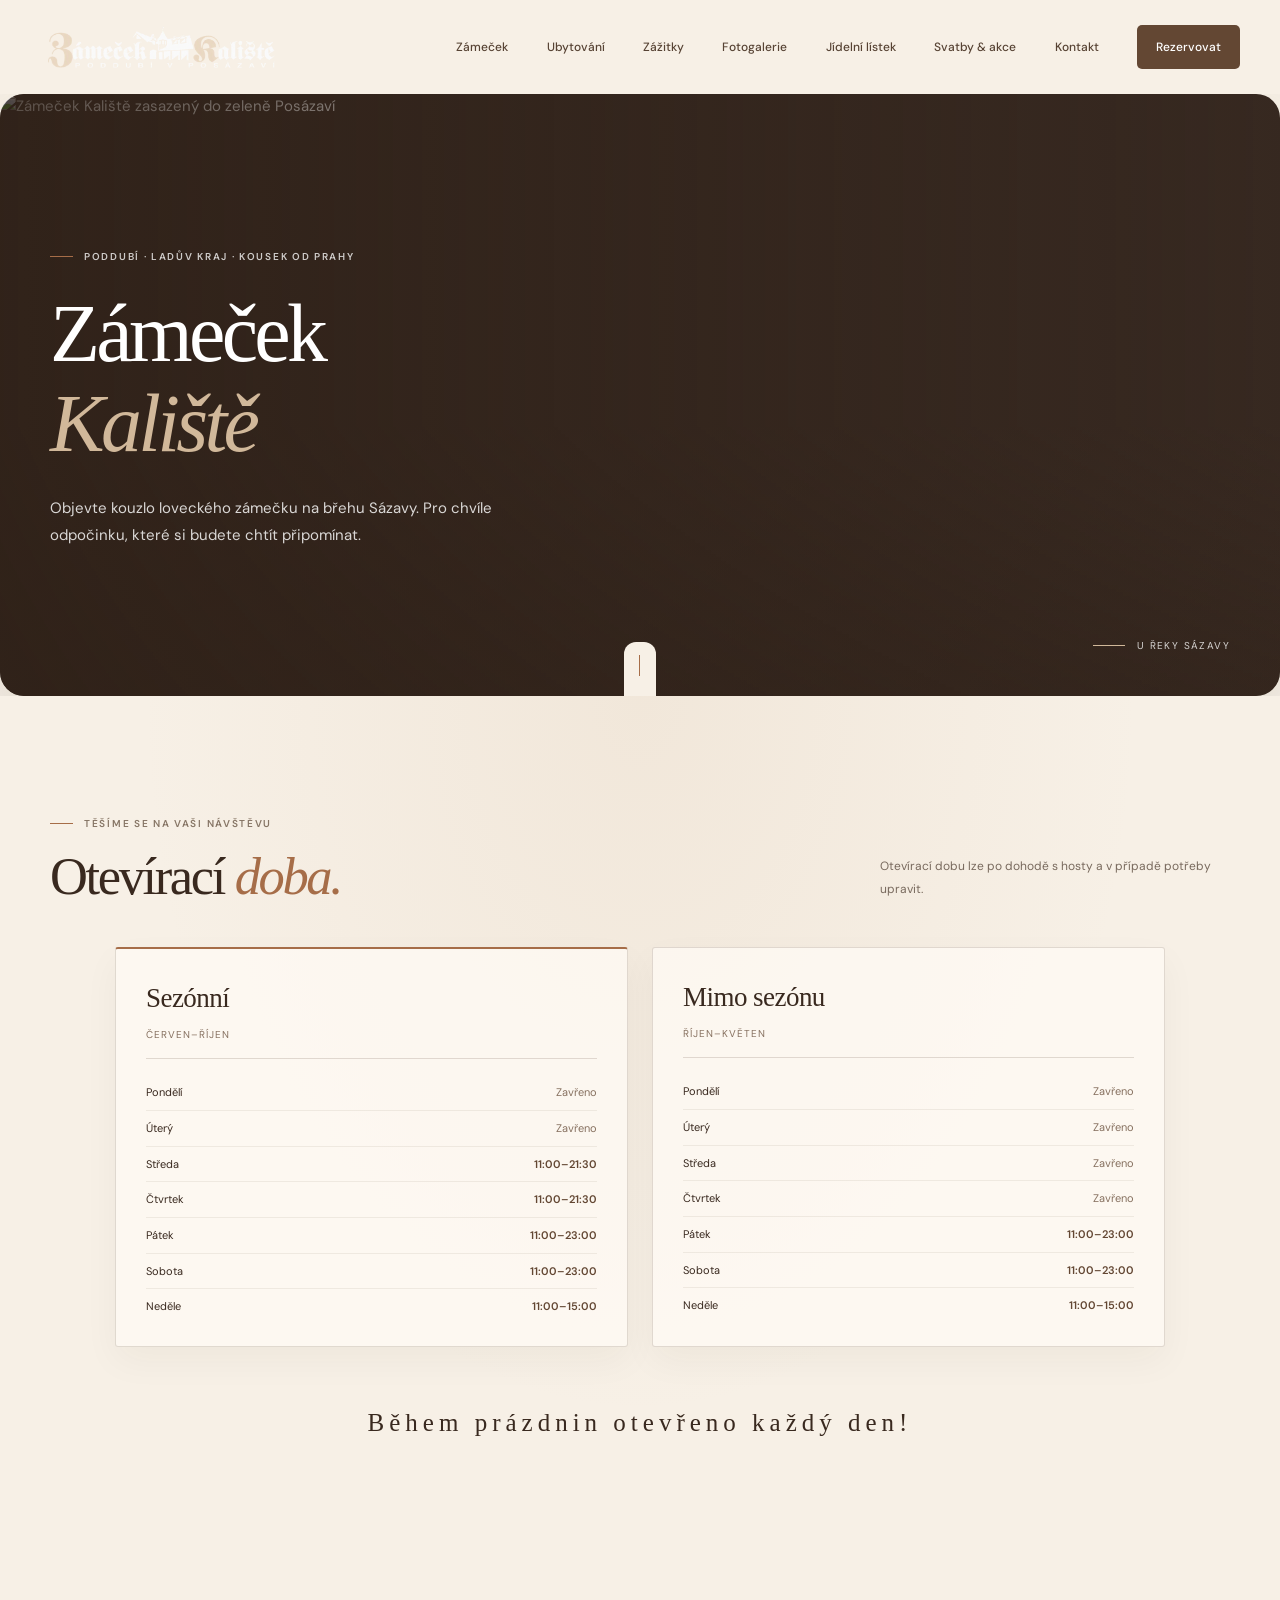
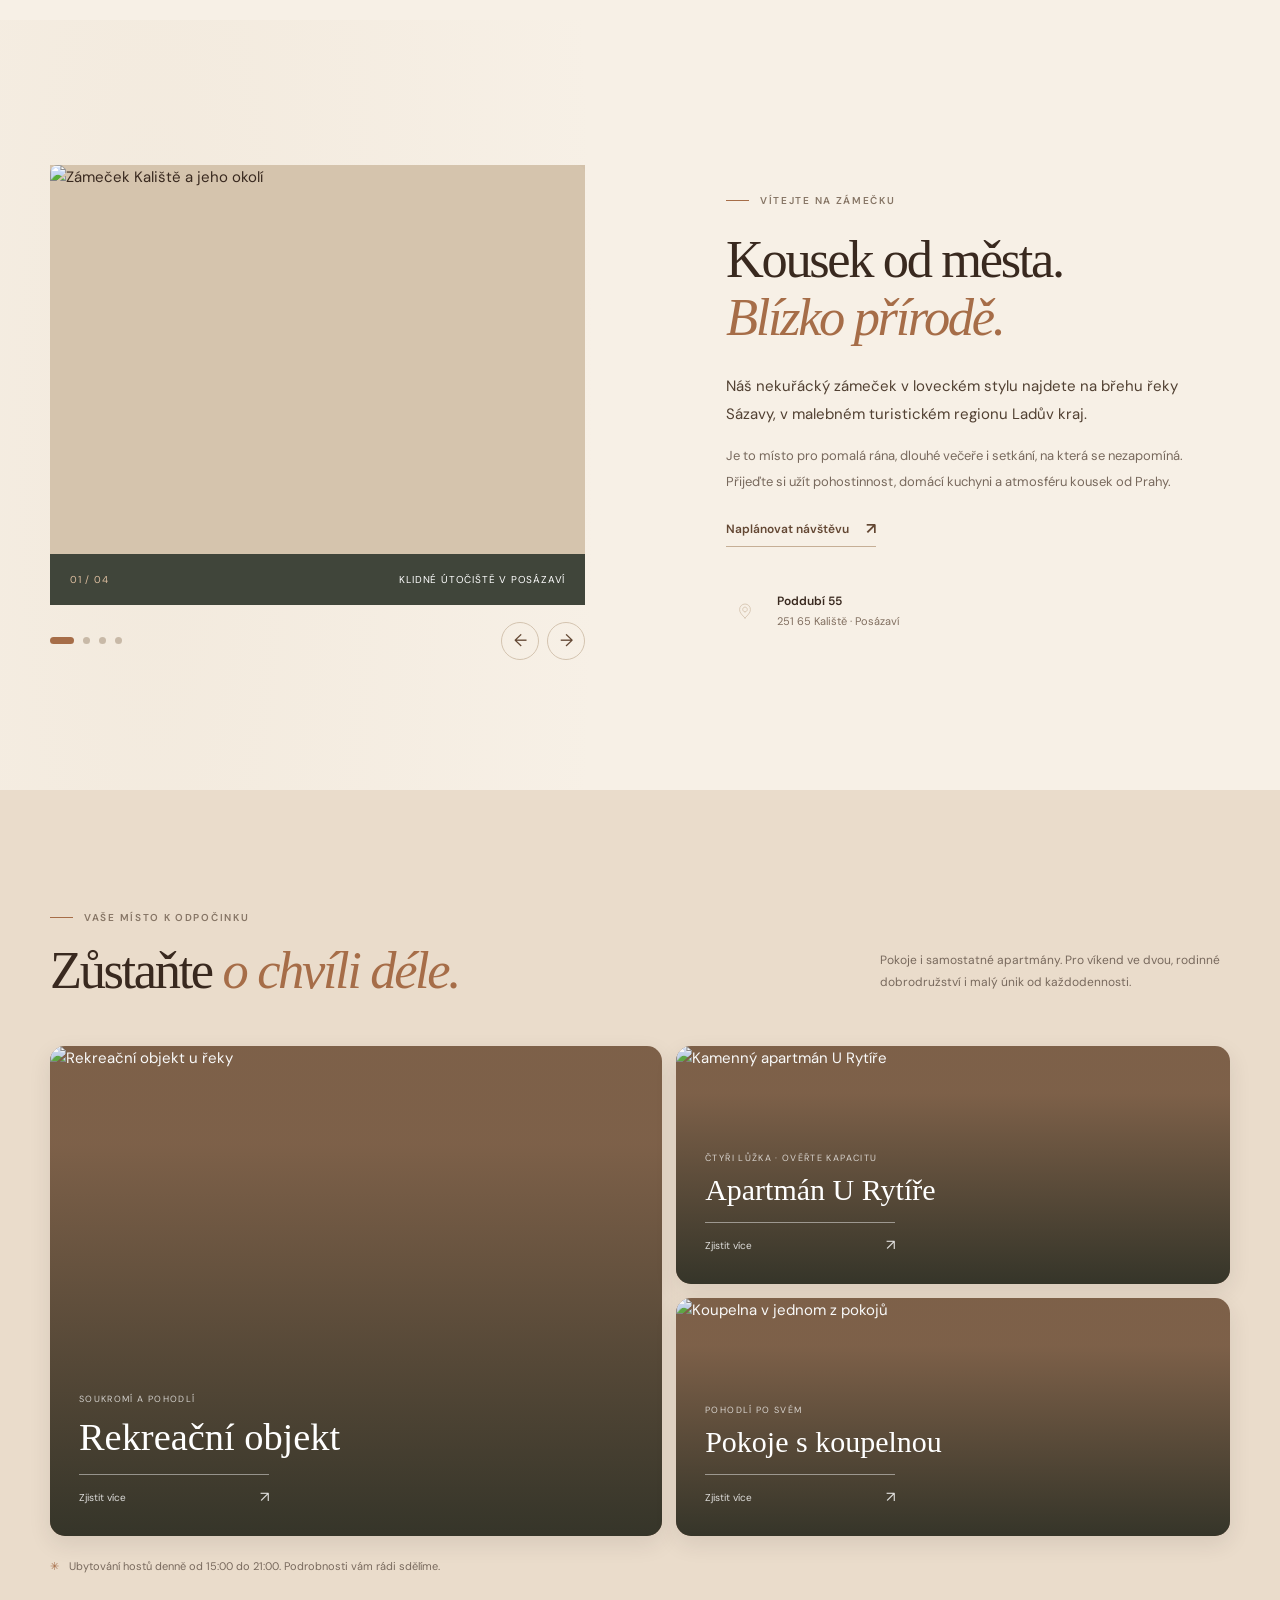
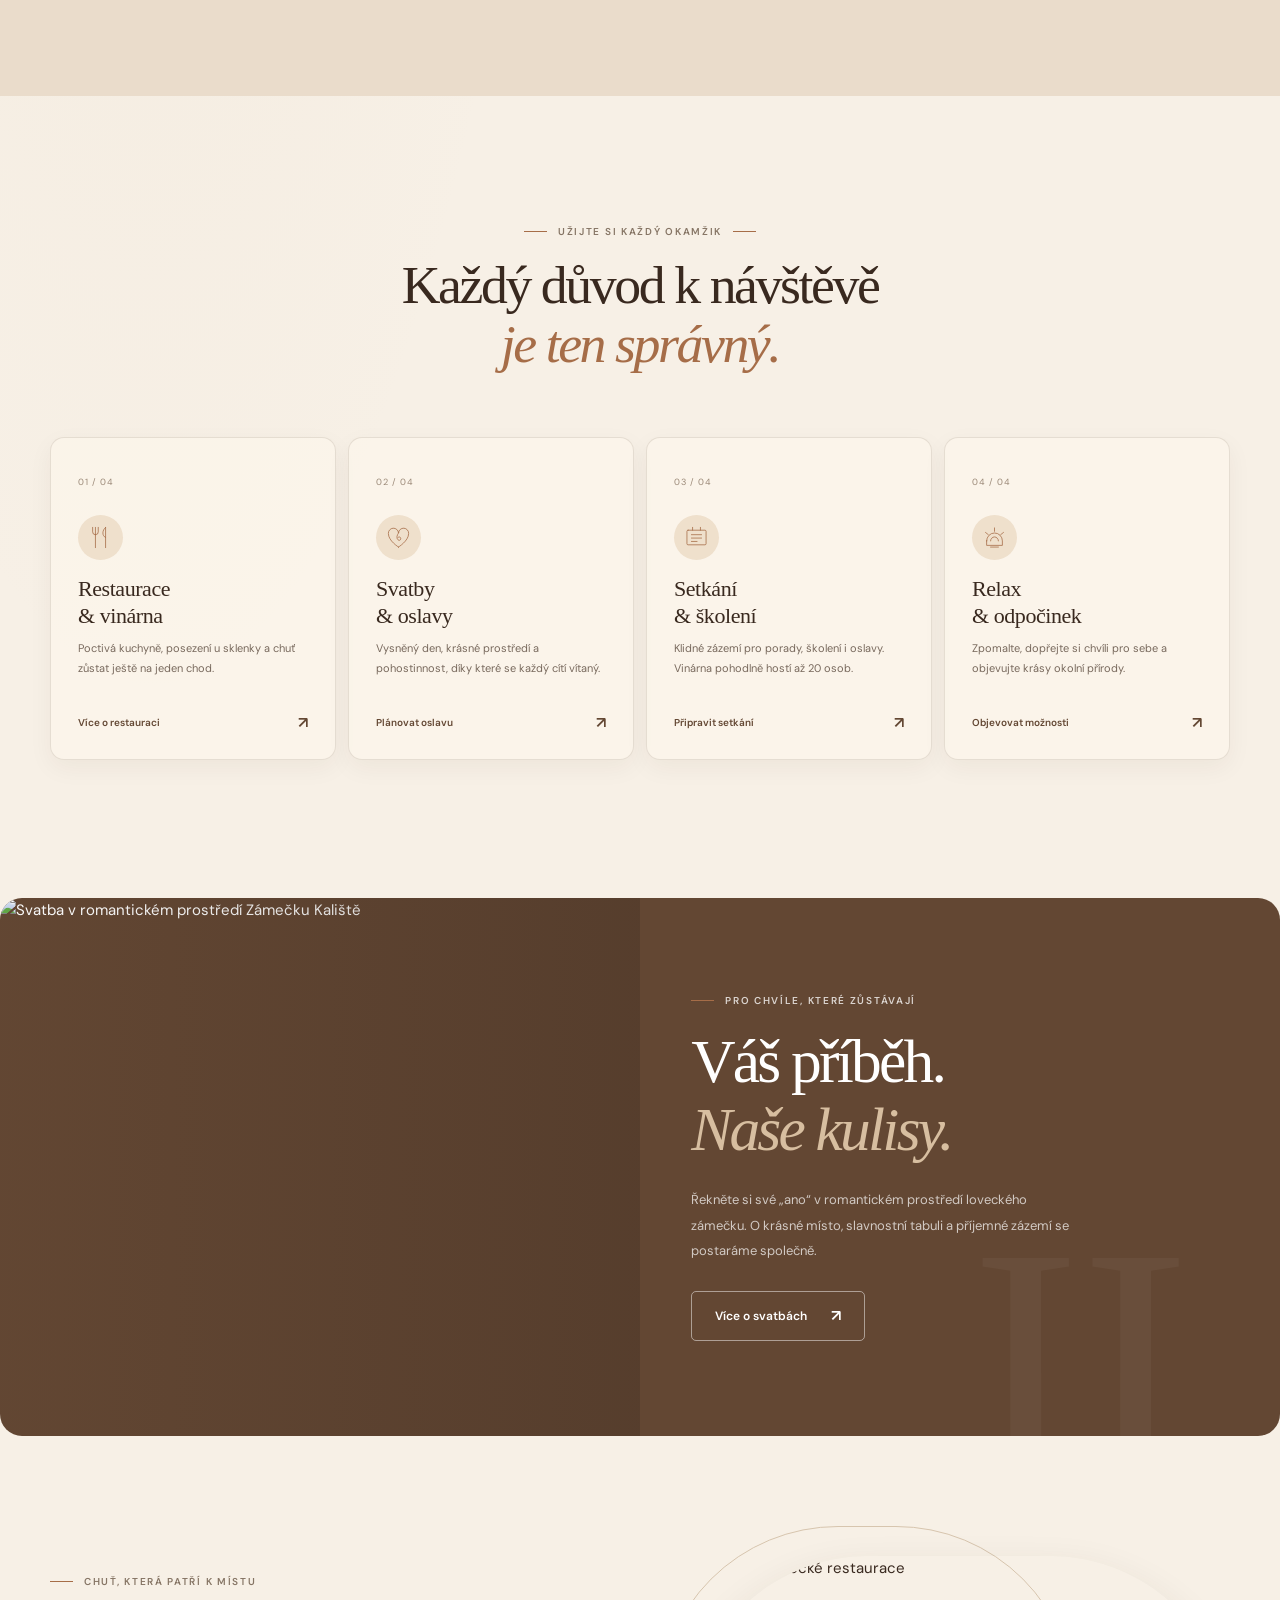
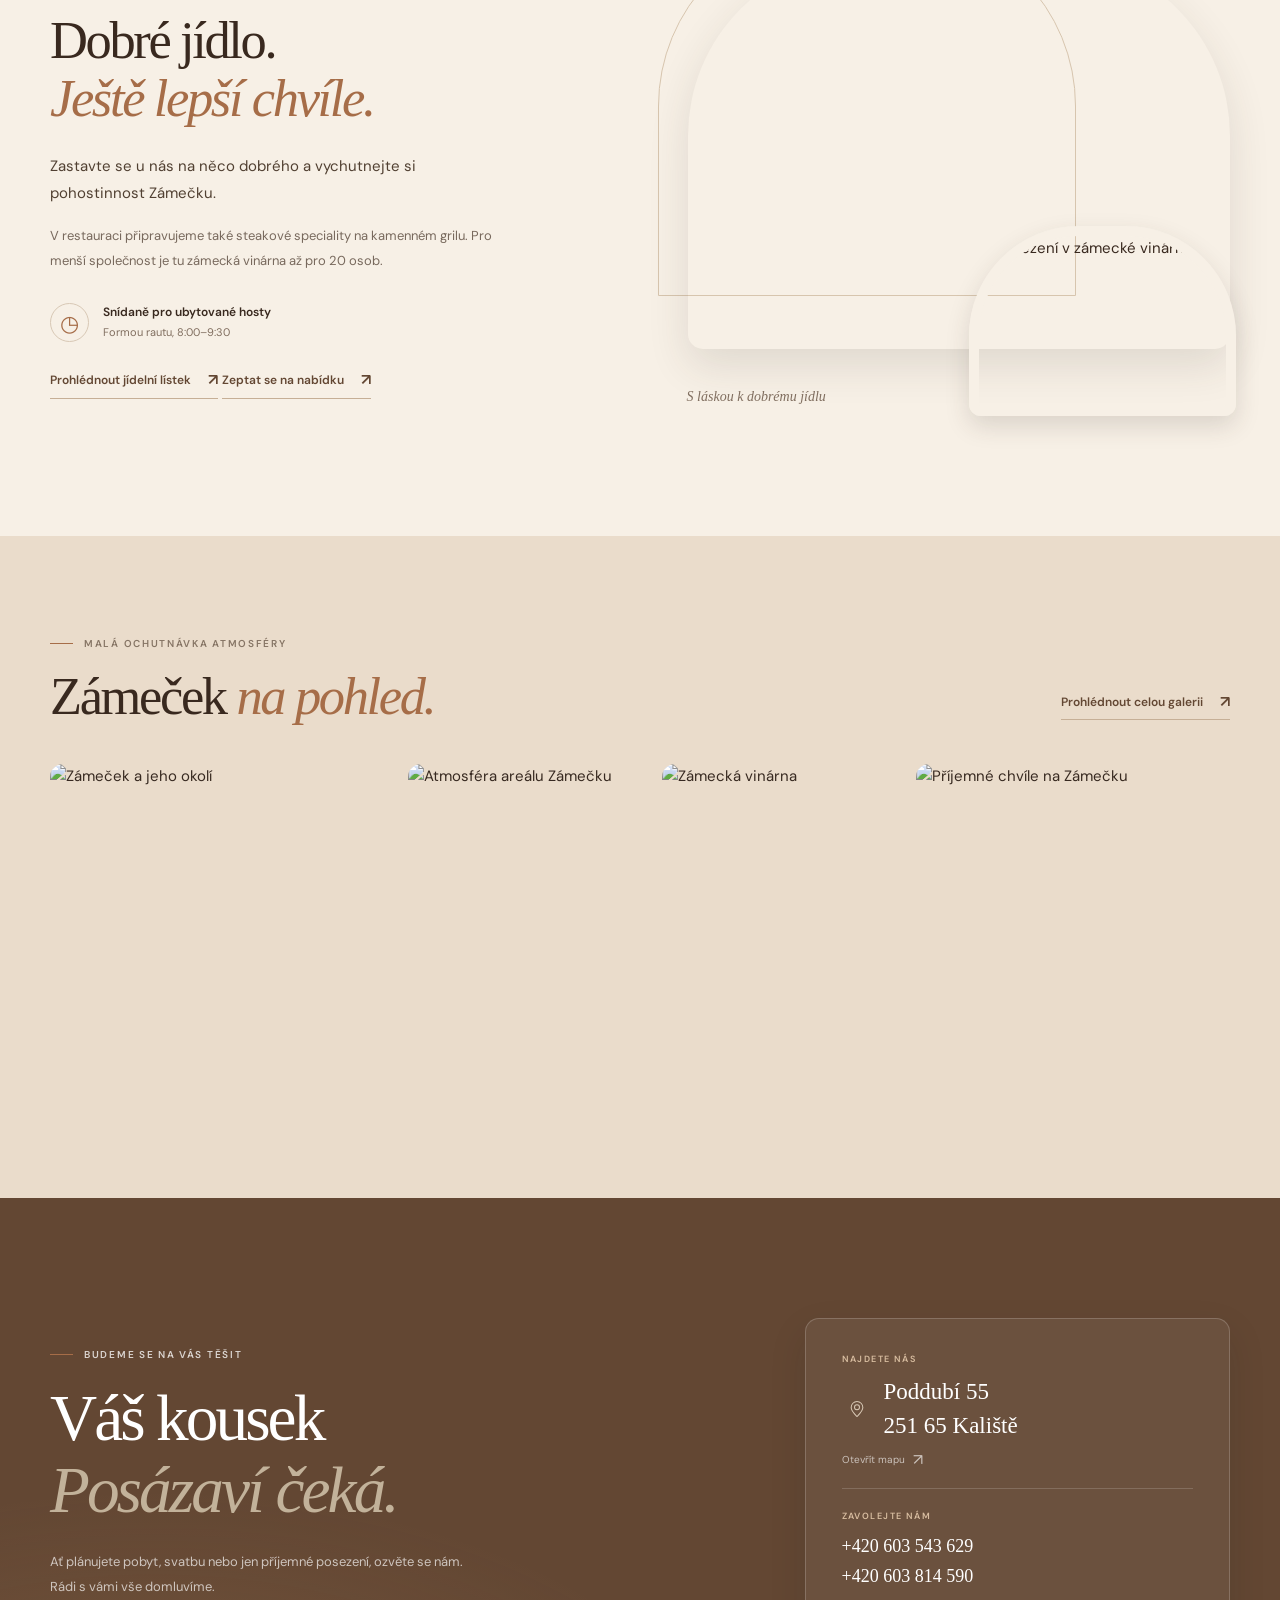
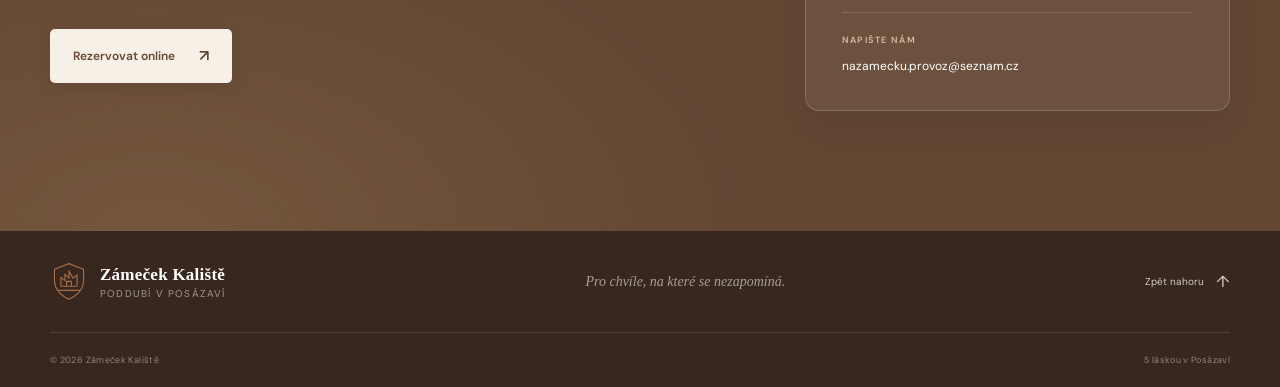
==== commit 5fef63e1: "addition" ====
--- a/index.html
+++ b/index.html
@@ -118,7 +118,7 @@
               </dl>
             </article>
           </div>
-          <p class="opening-hours-note"><span aria-hidden="true">✳</span> Po dohodě s hosty lze otevírací a zavírací dobu upravit.</p>
+          <!-- <p class="opening-hours-note"><span aria-hidden="true">✳</span> Po dohodě s hosty lze otevírací a zavírací dobu upravit.</p> -->
           <div class="subtitle-container">
           <h3 class="section-subtitle" id="opening-hours-subtext">Během prázdnin otevřeno každý den!</h3>
           </div>
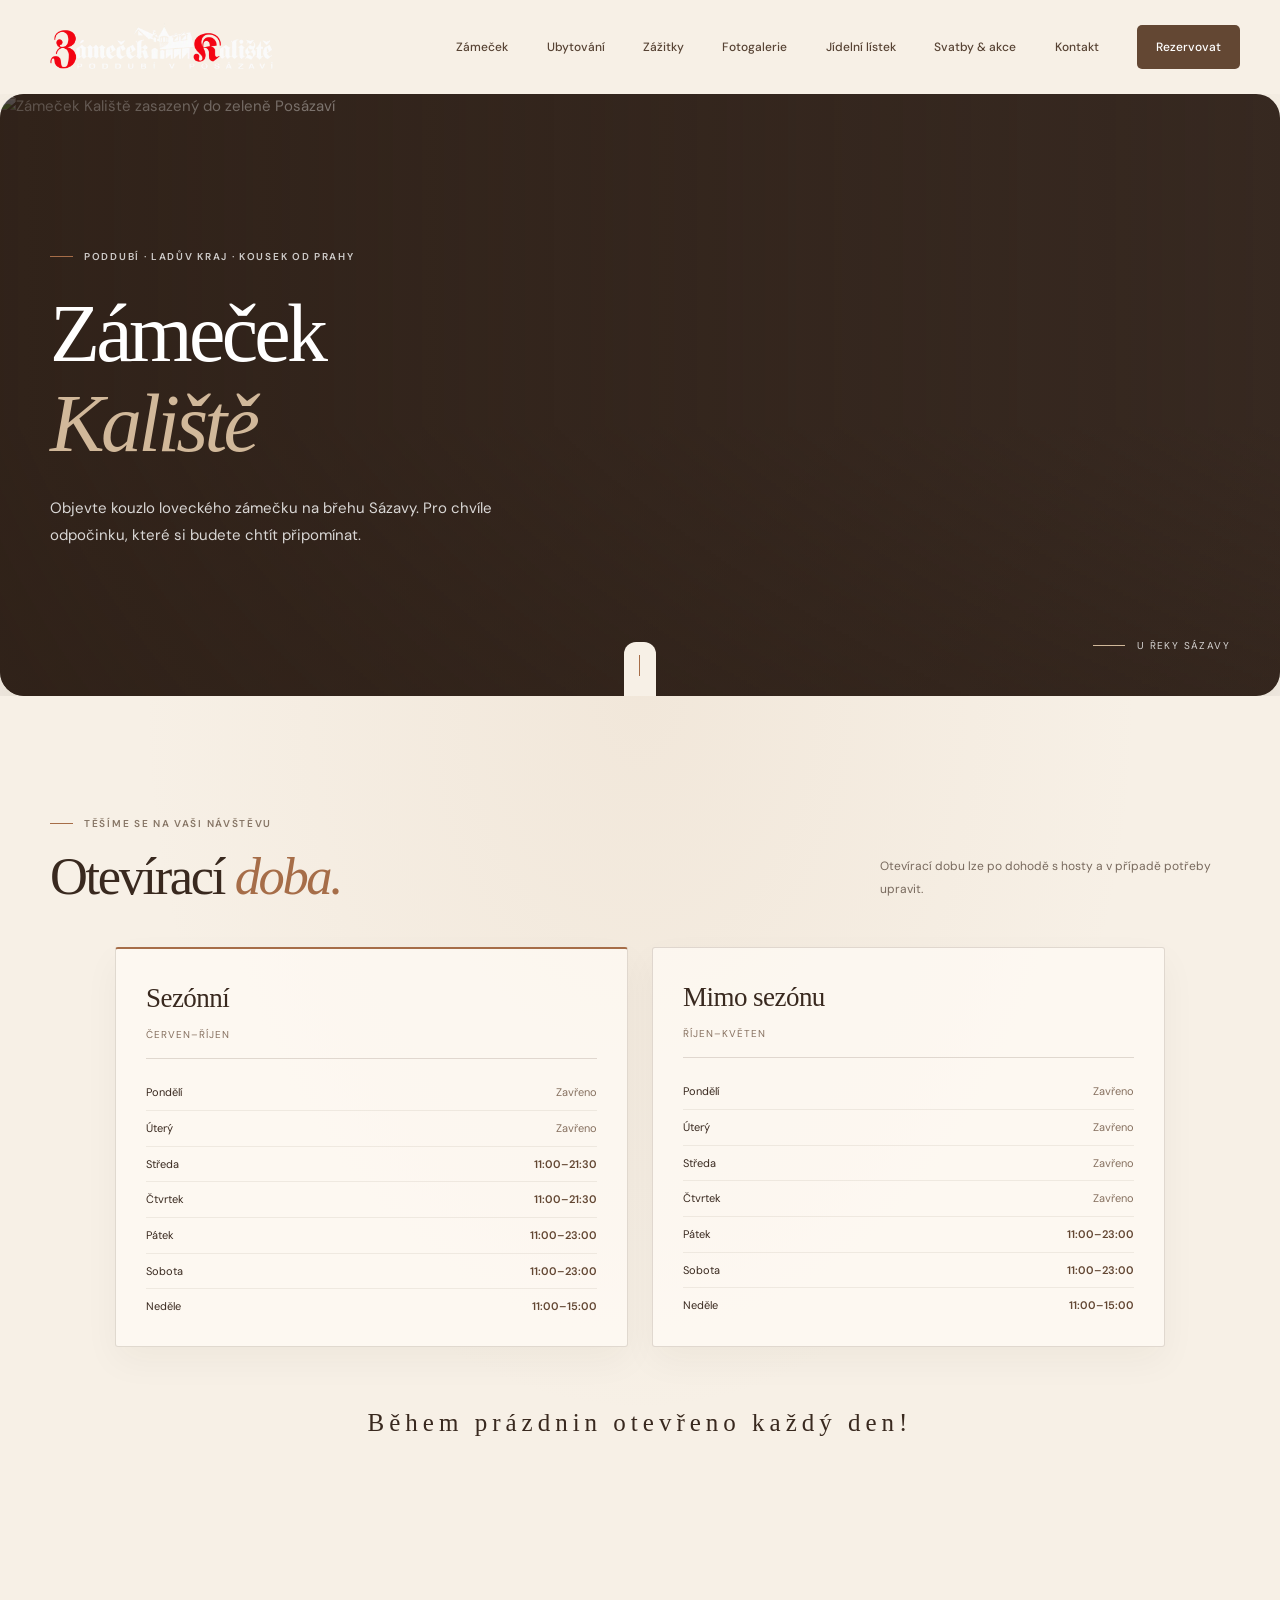
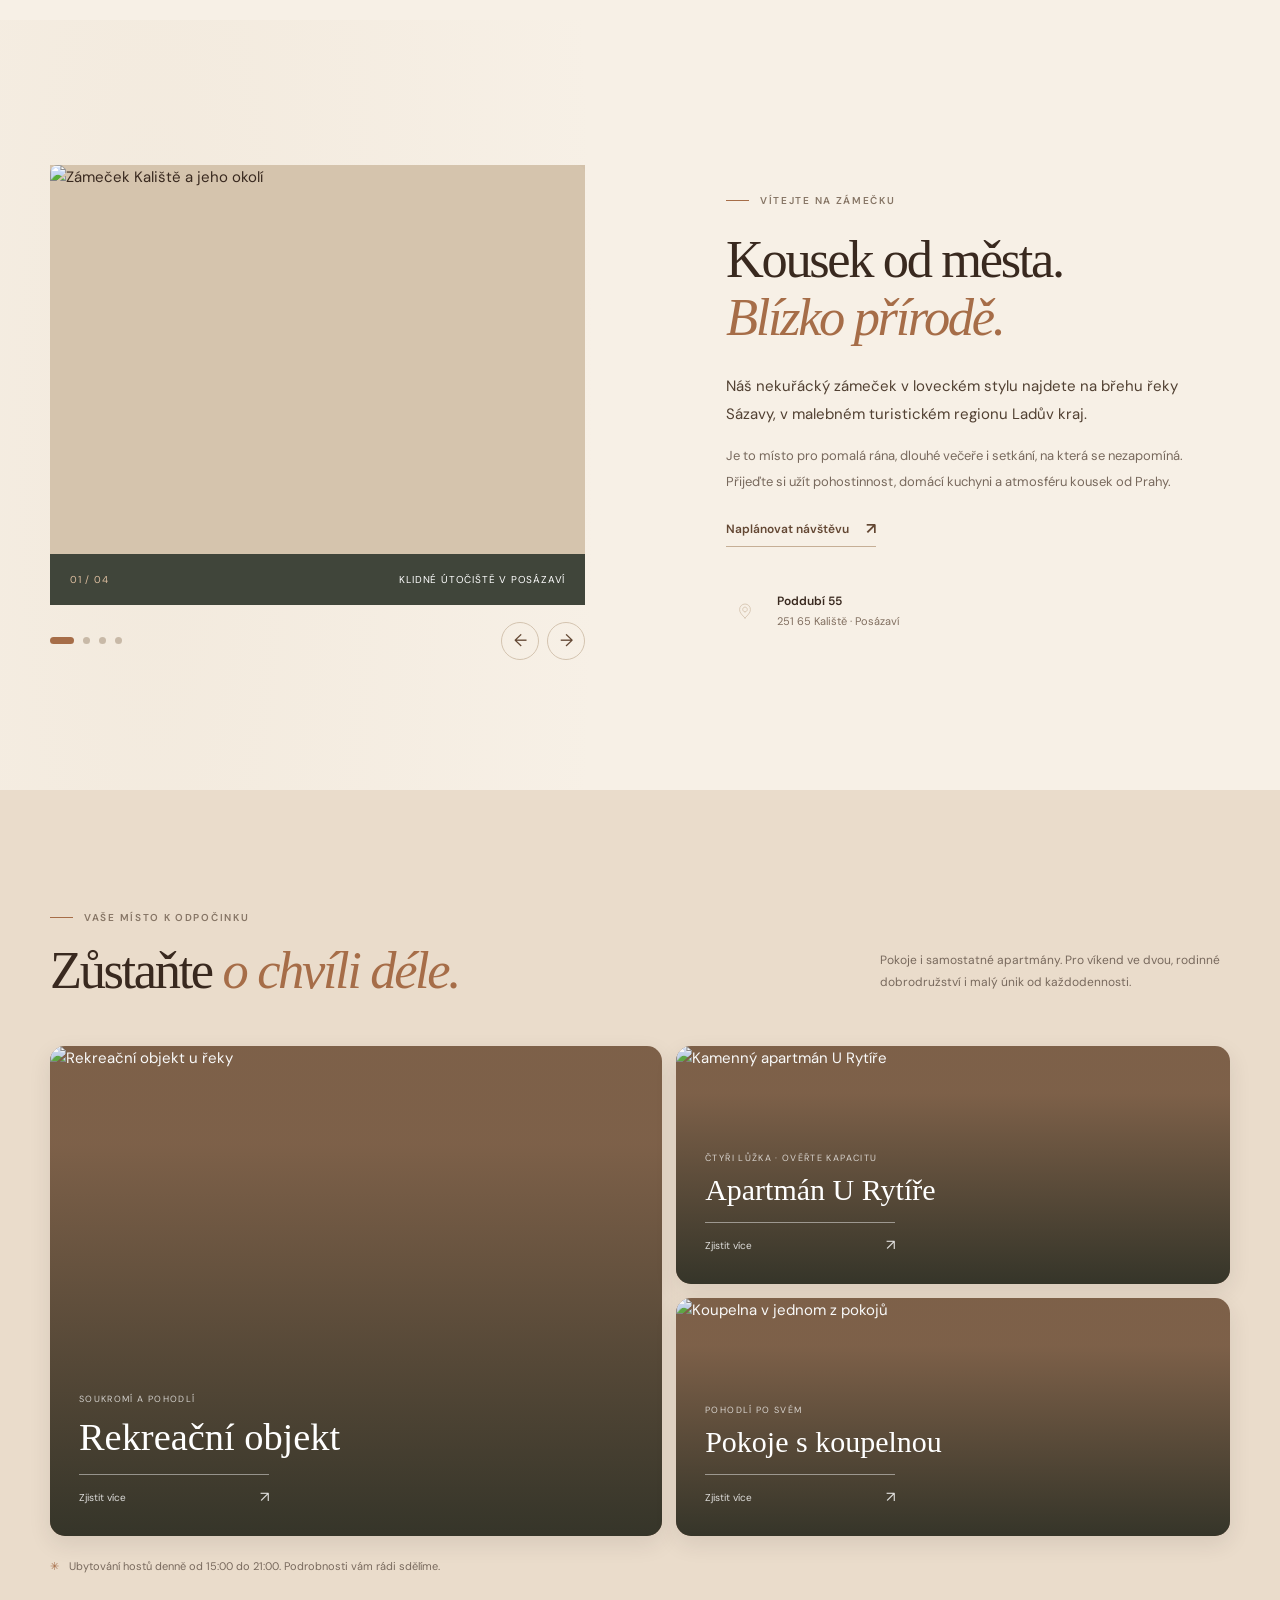
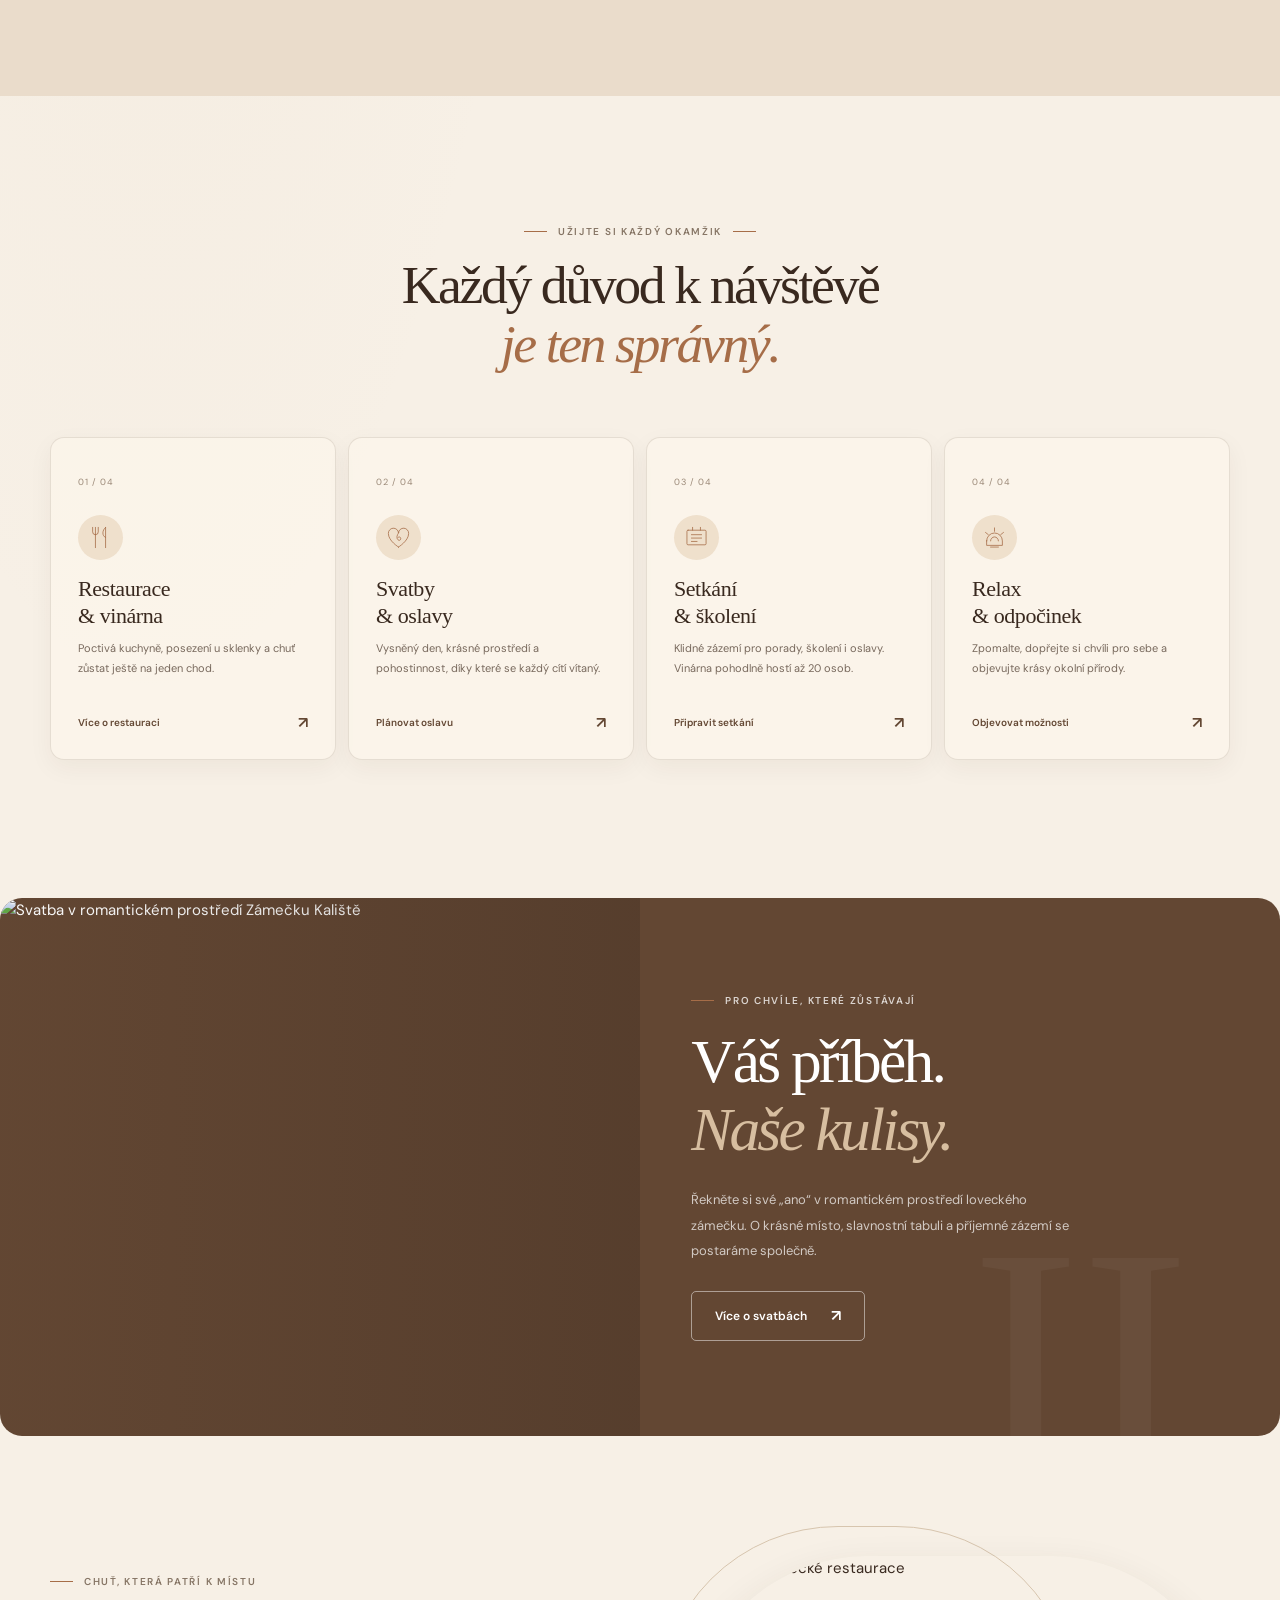
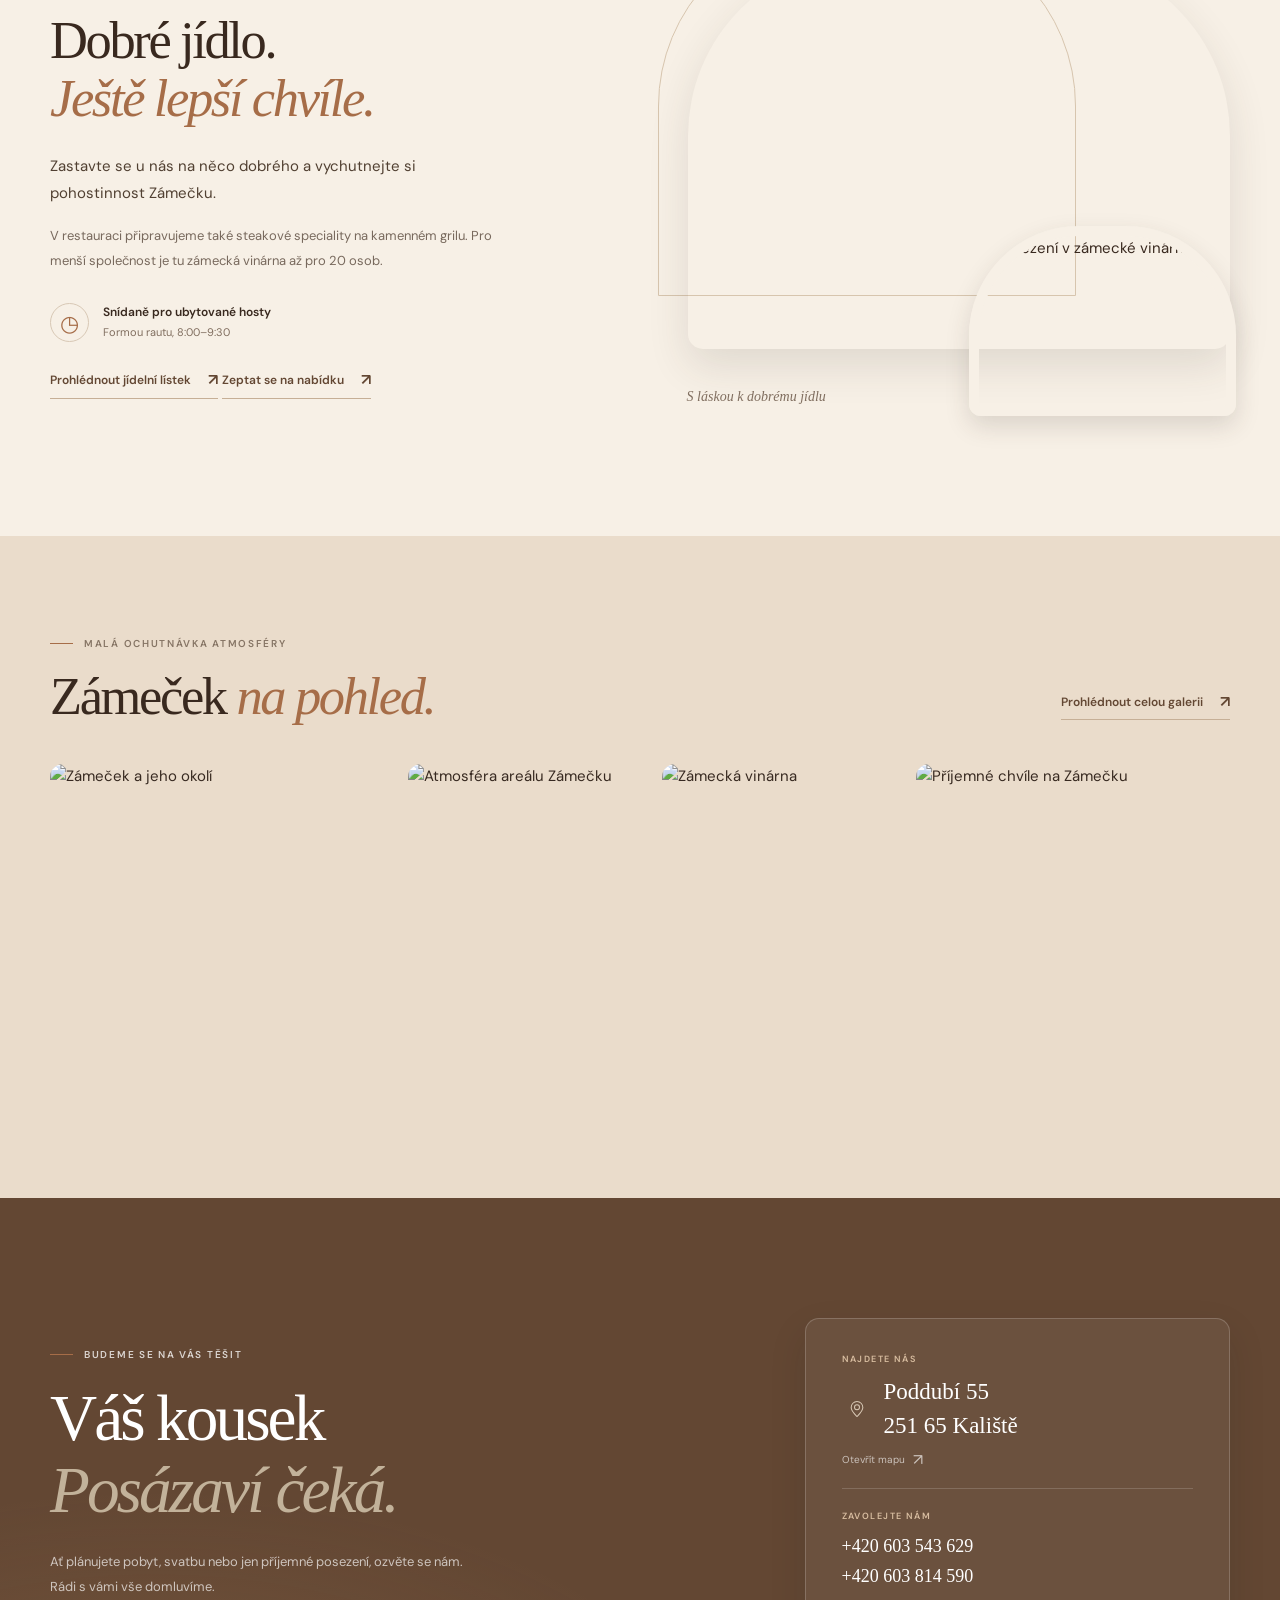
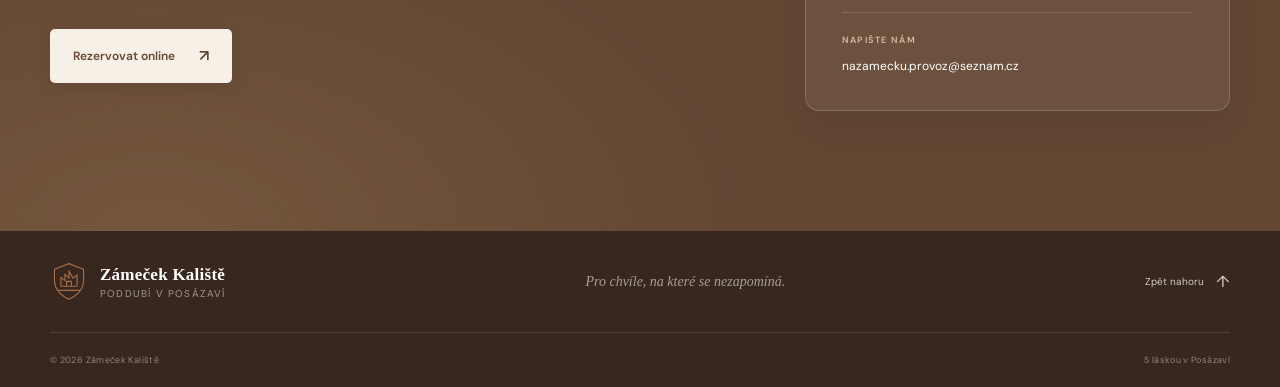
==== commit 50c74807: "logocolorchange" ====
--- a/index.html
+++ b/index.html
@@ -25,7 +25,7 @@
     <header class="site-header" id="top">
       <div class="header-inner">
         <a class="brand" href="index.html" aria-label="Zámeček Kaliště — úvod">
-          <img class="brand-logo" src="Logo.png" alt="" />
+          <img class="brand-logo" src="./Images/Logo.png" alt="" />
         </a>
 
         <button class="menu-toggle" type="button" aria-expanded="false" aria-controls="primary-nav">
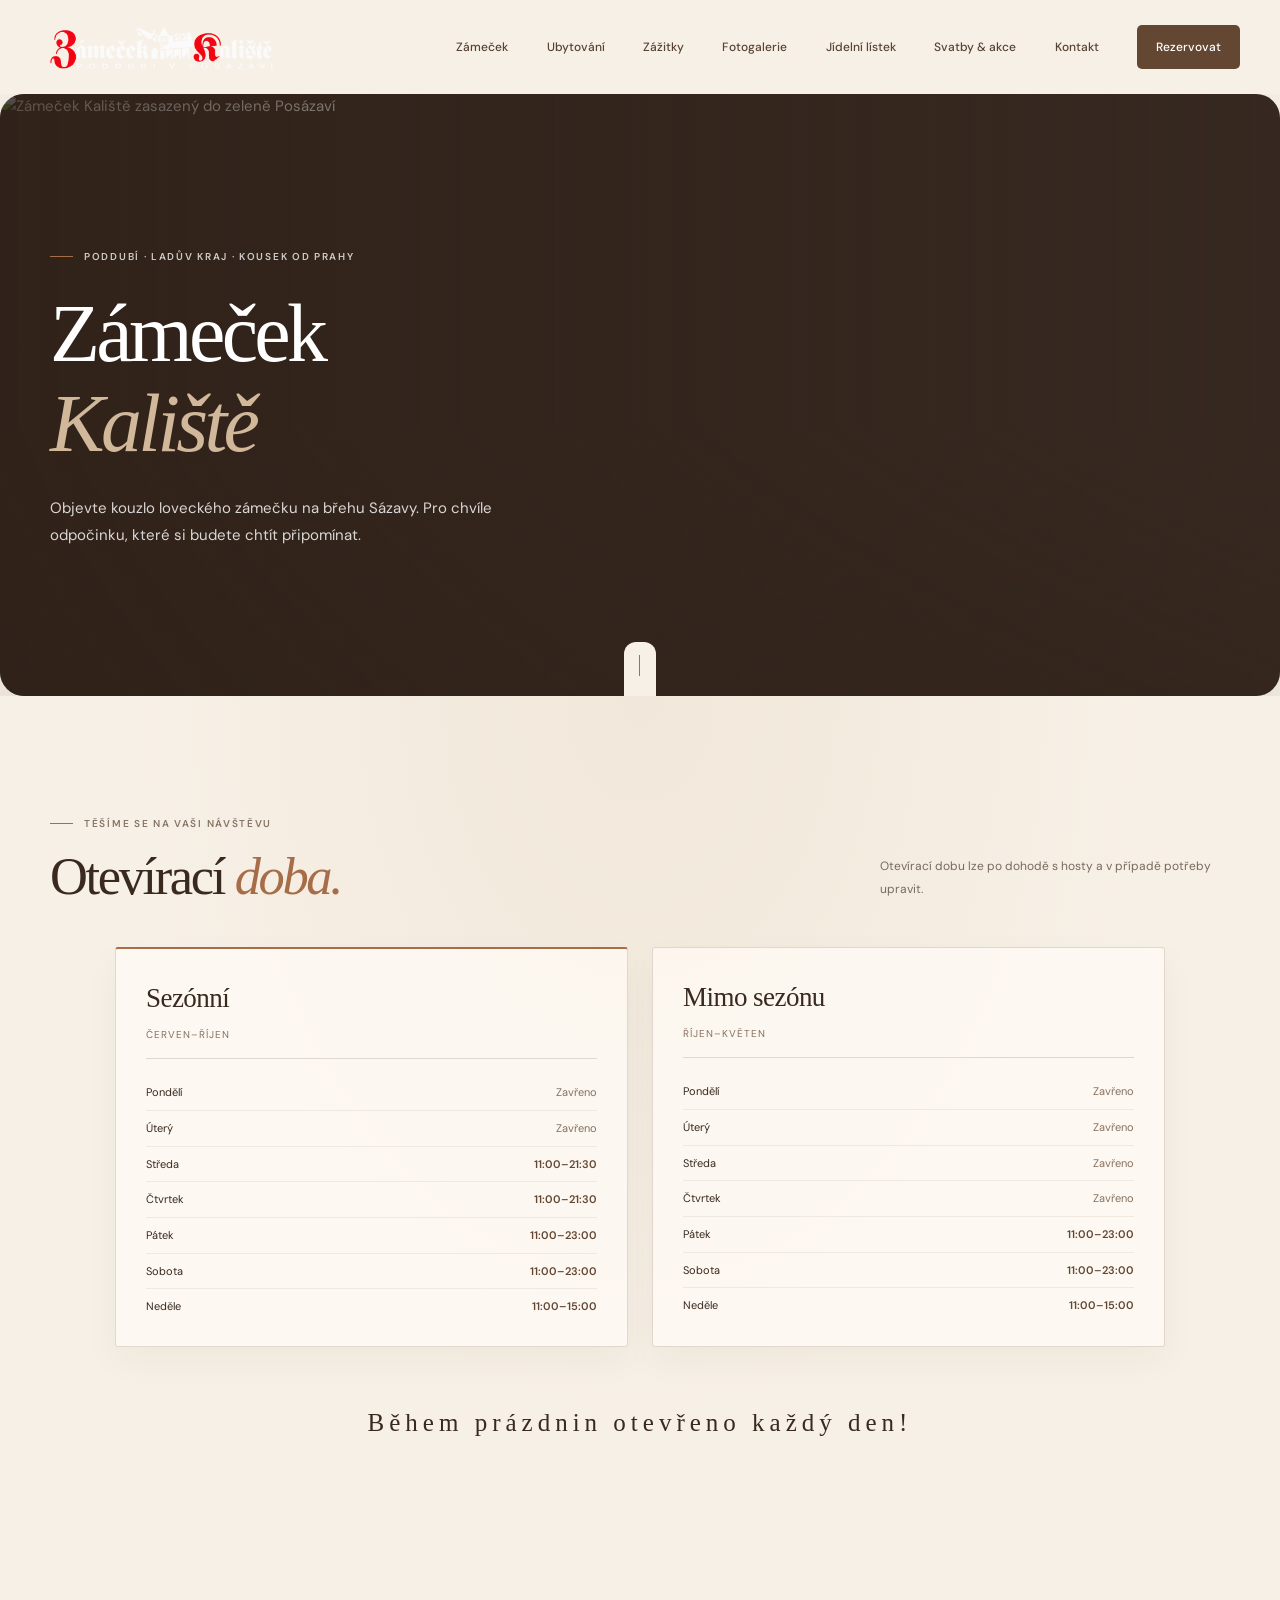
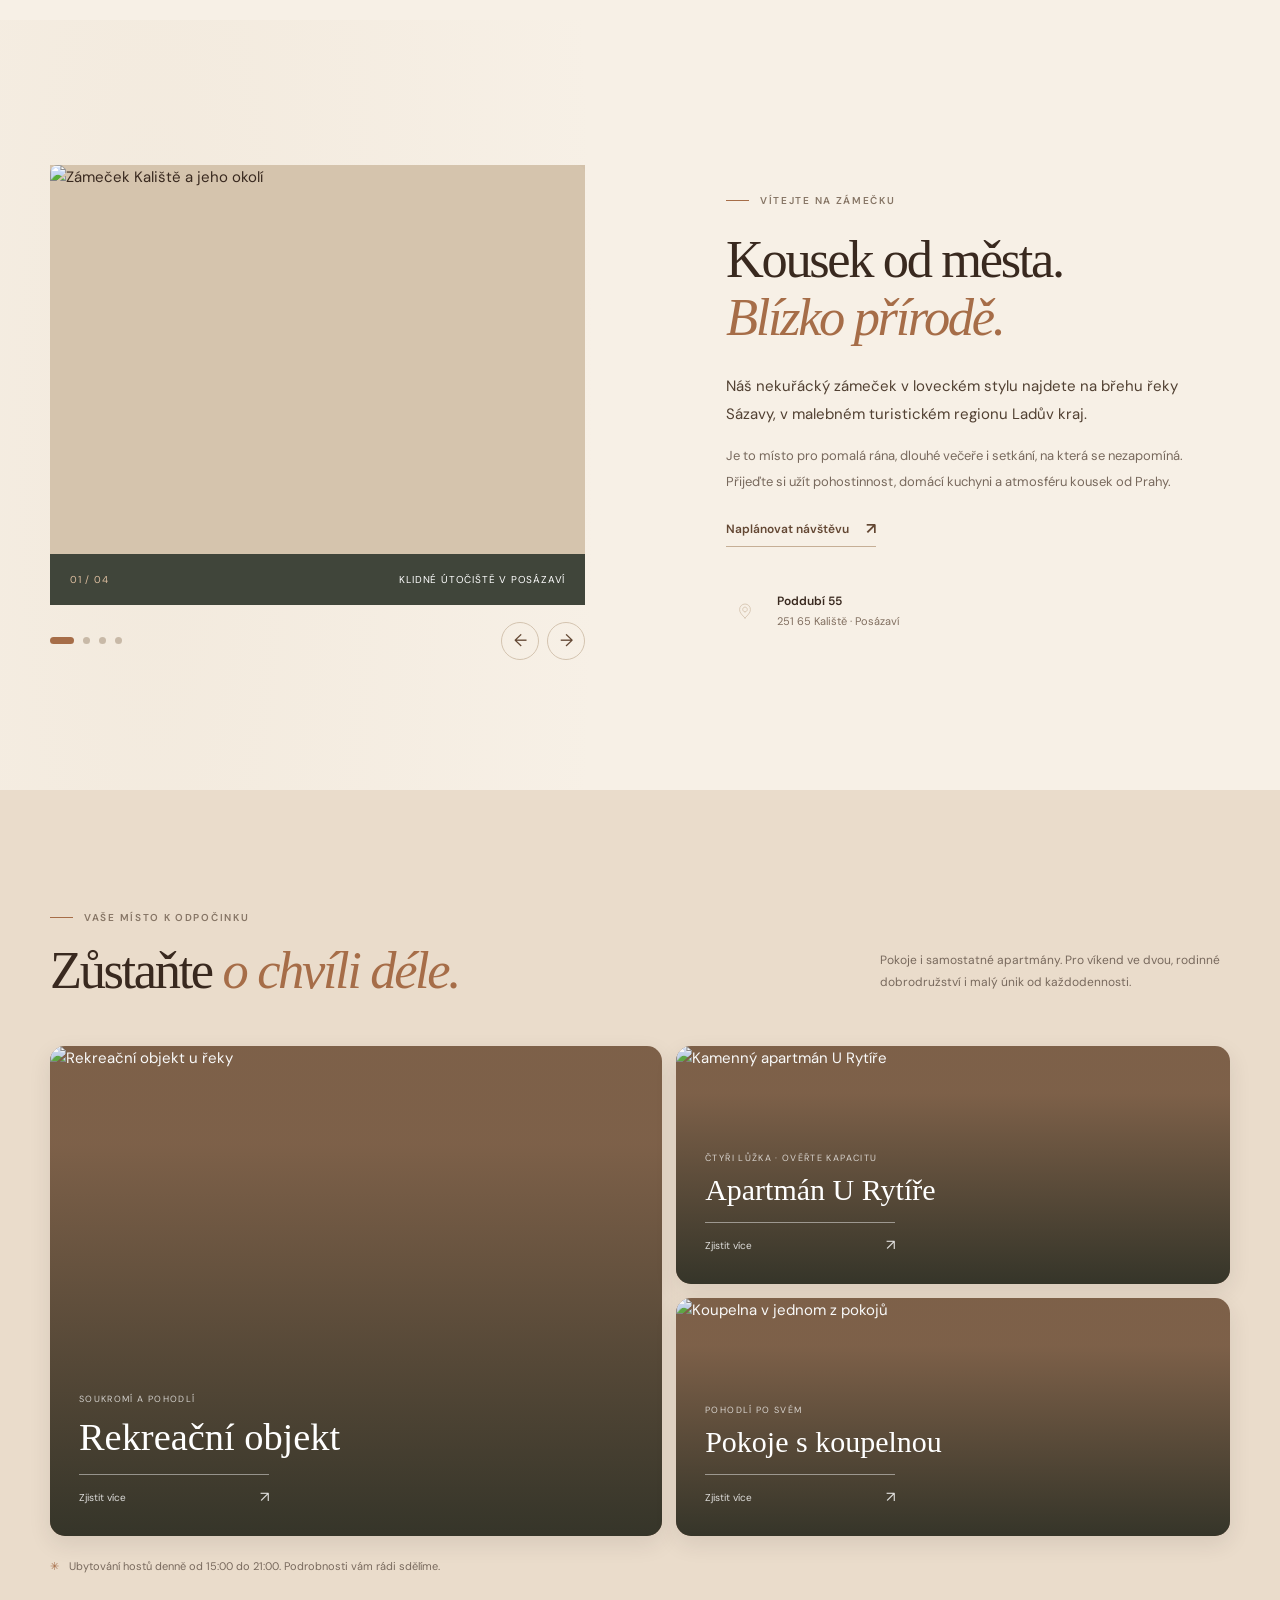
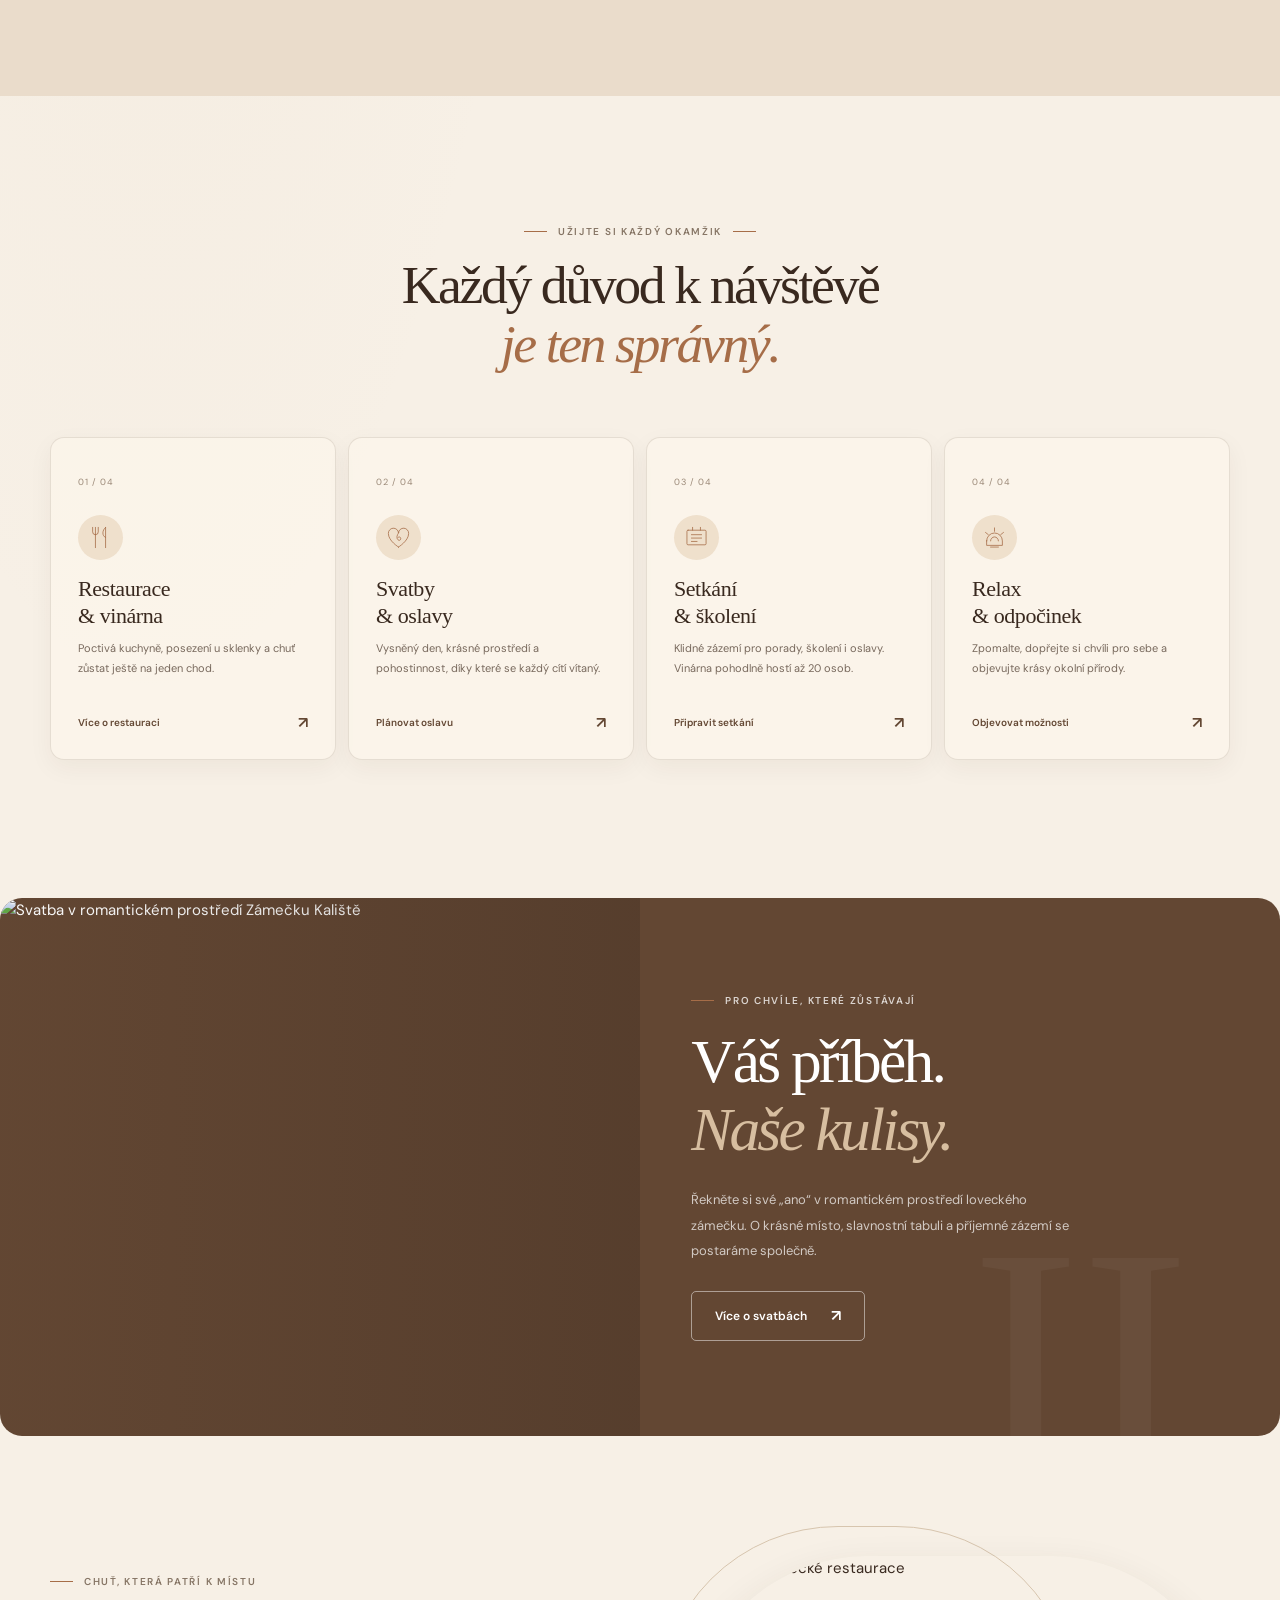
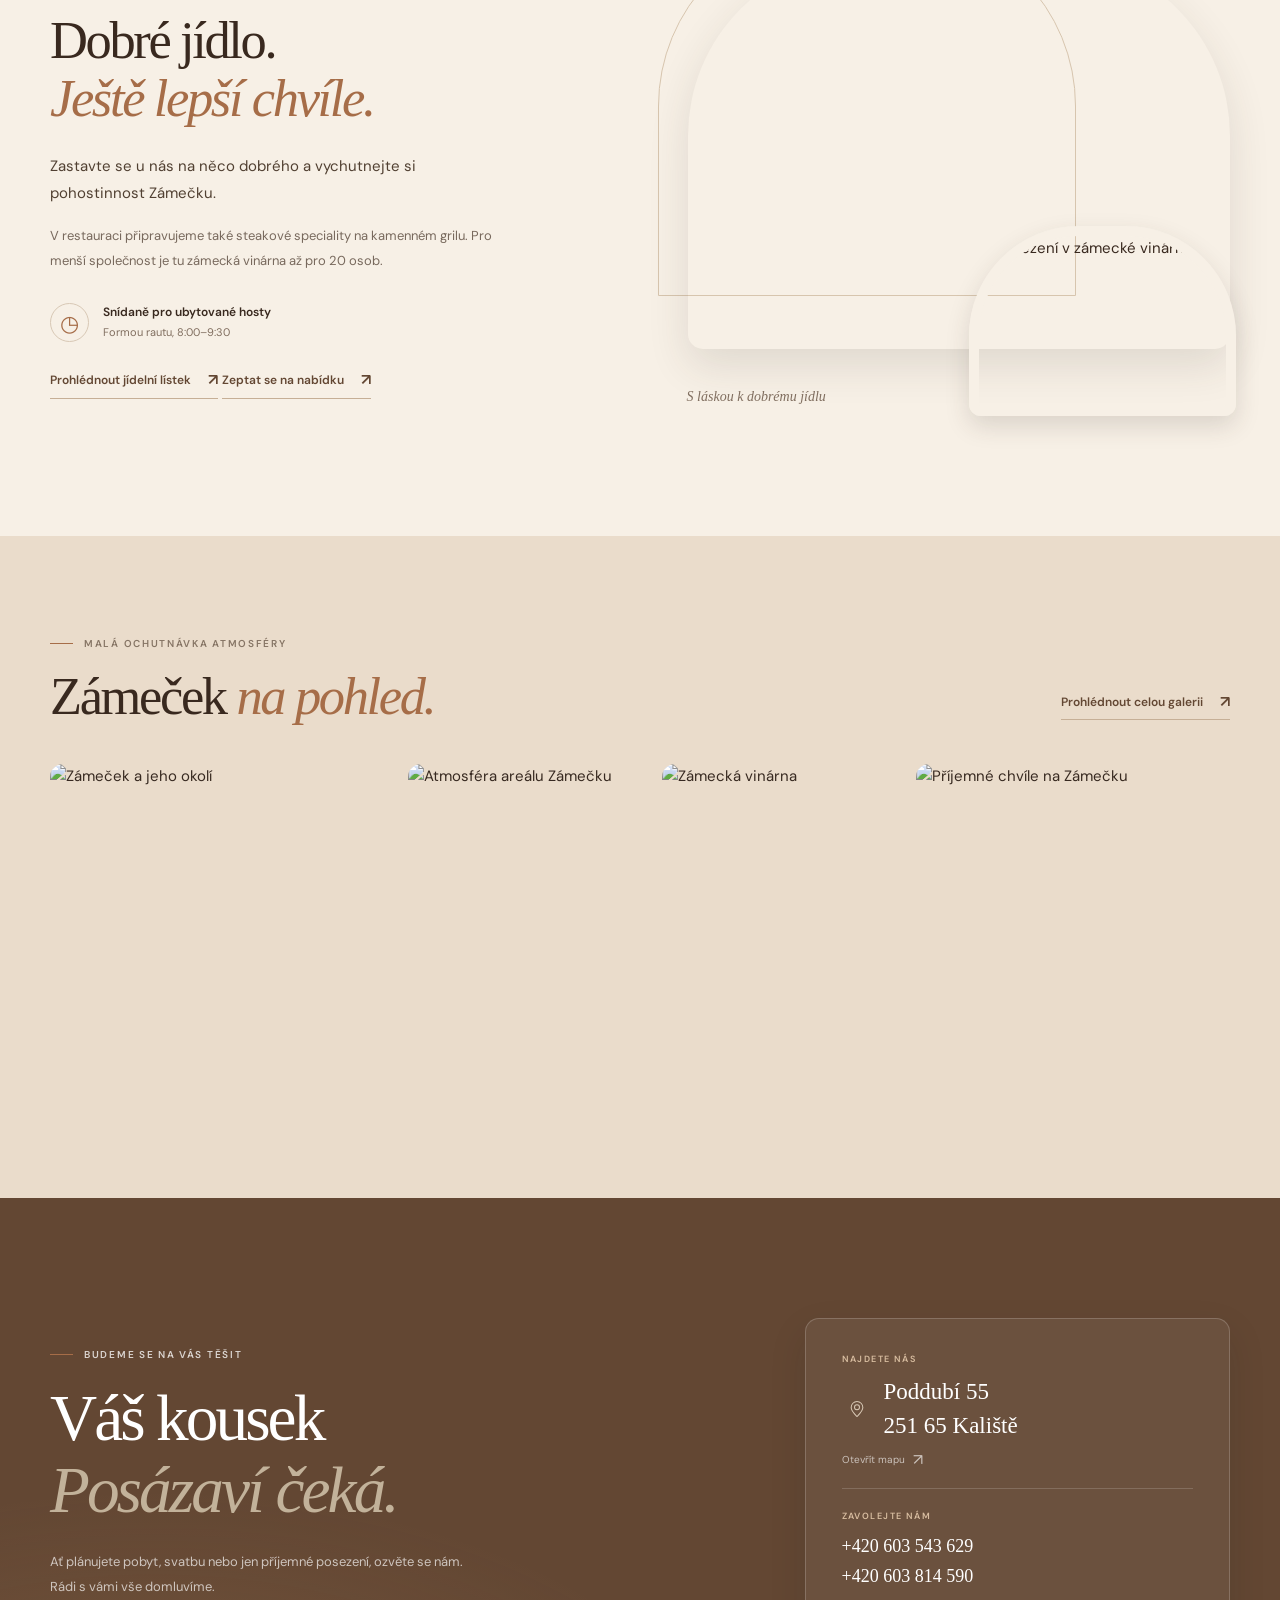
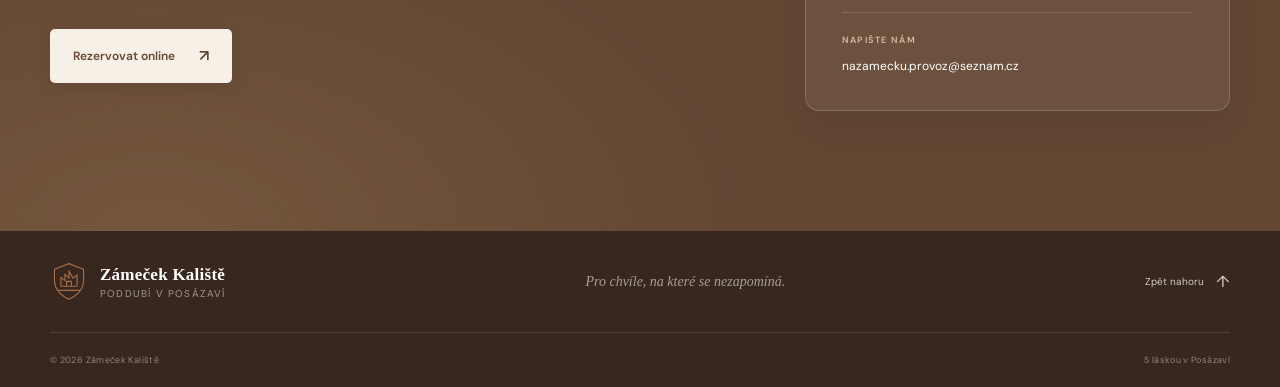
==== commit d099973d: "Bringing back dark and light mode" ====
--- a/index.html
+++ b/index.html
@@ -67,7 +67,7 @@
             <!-- <a class="hero-phone" href="tel:+420603543629"><span class="phone-icon" aria-hidden="true">  </span> +420 603 543 629</a> -->
           </div>
         </div>
-        <div class="hero-note"><span class="note-line"></span><span>U řeky Sázavy</span></div>
+        <!-- <div class="hero-note"><span class="note-line"></span><span>U řeky Sázavy</span></div> -->
         <a class="scroll-cue" href="#zamecek" aria-label="Posunout na další sekci"><span></span></a>
       </section>
 
--- a/style.css
+++ b/style.css
@@ -4441,12 +4441,12 @@
   }
 
   .nav-cta {
-    background: #EAD8C3;
+    background: var(--forest);
     color: #fff8ef;
   }
 
   .nav-cta:hover {
-    background: #EAD8C3;
+    background: var(--clay);
   }
 
   .menu-toggle {
